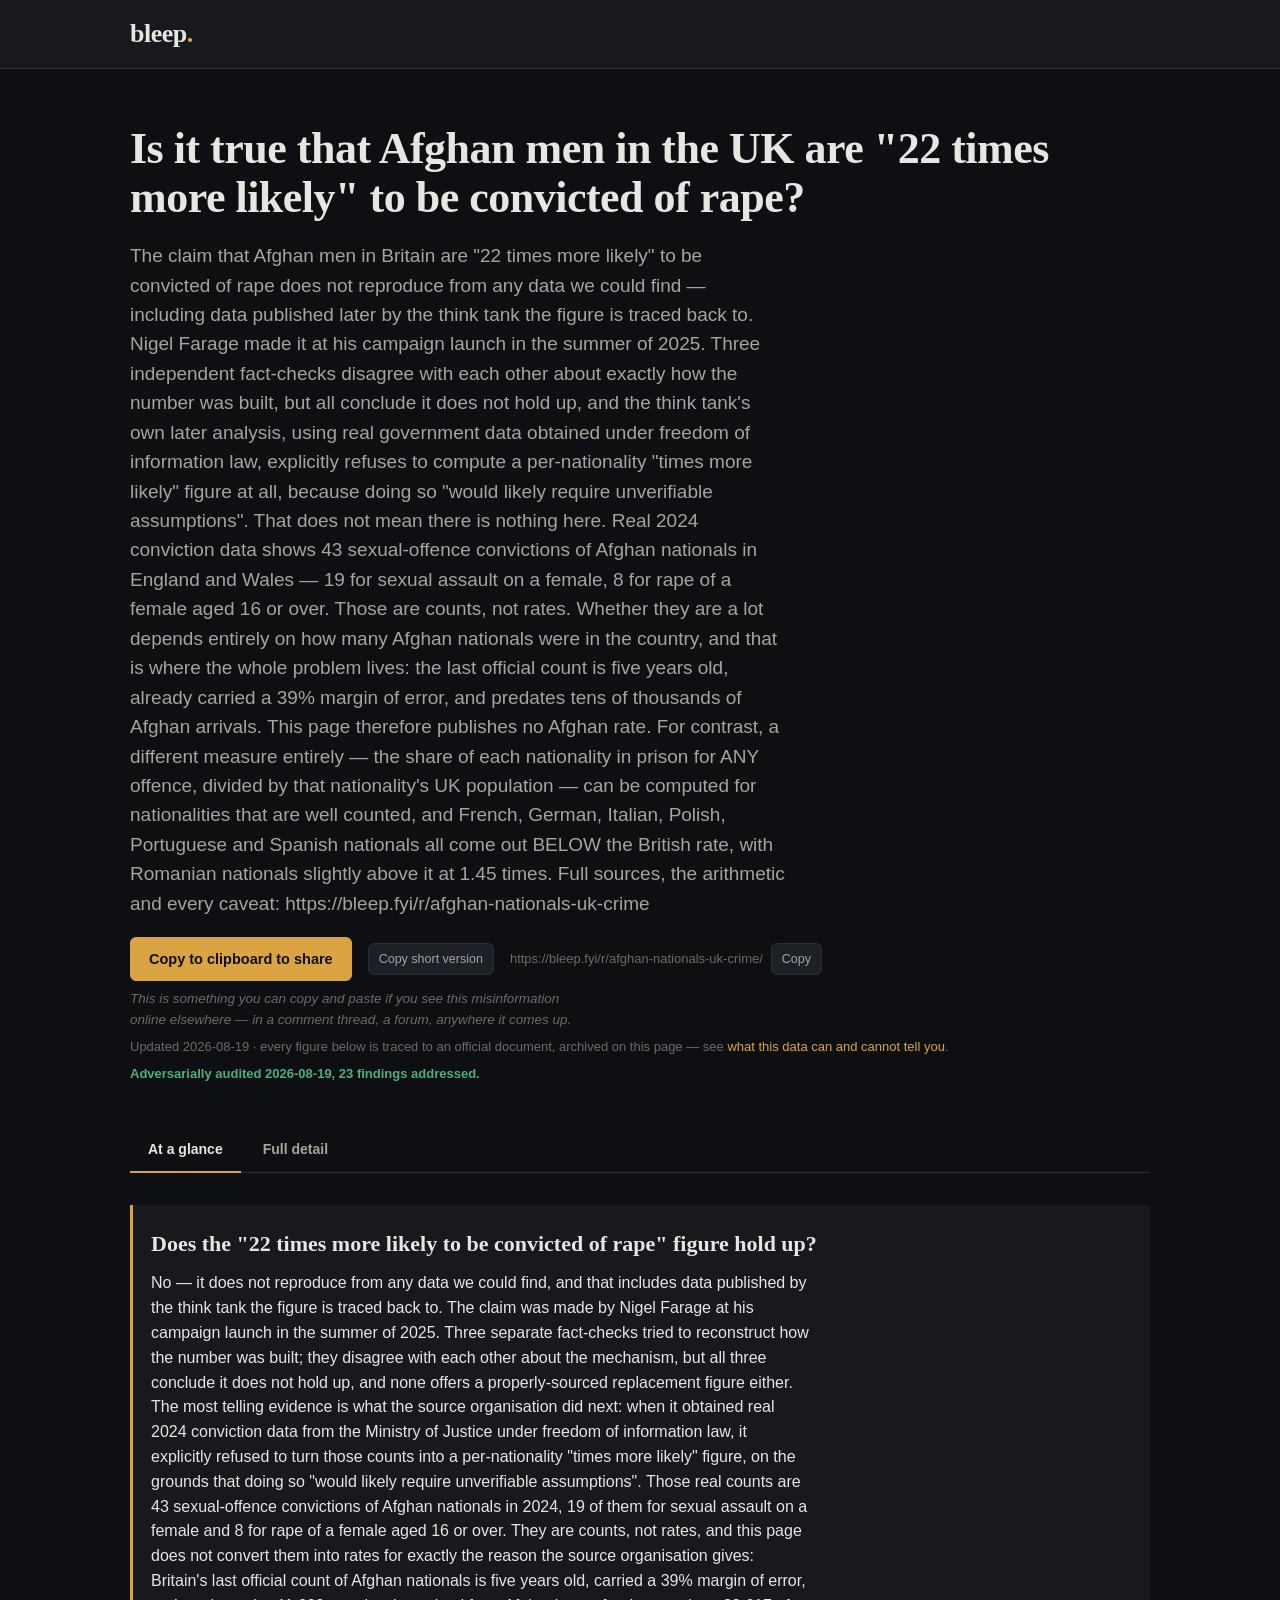
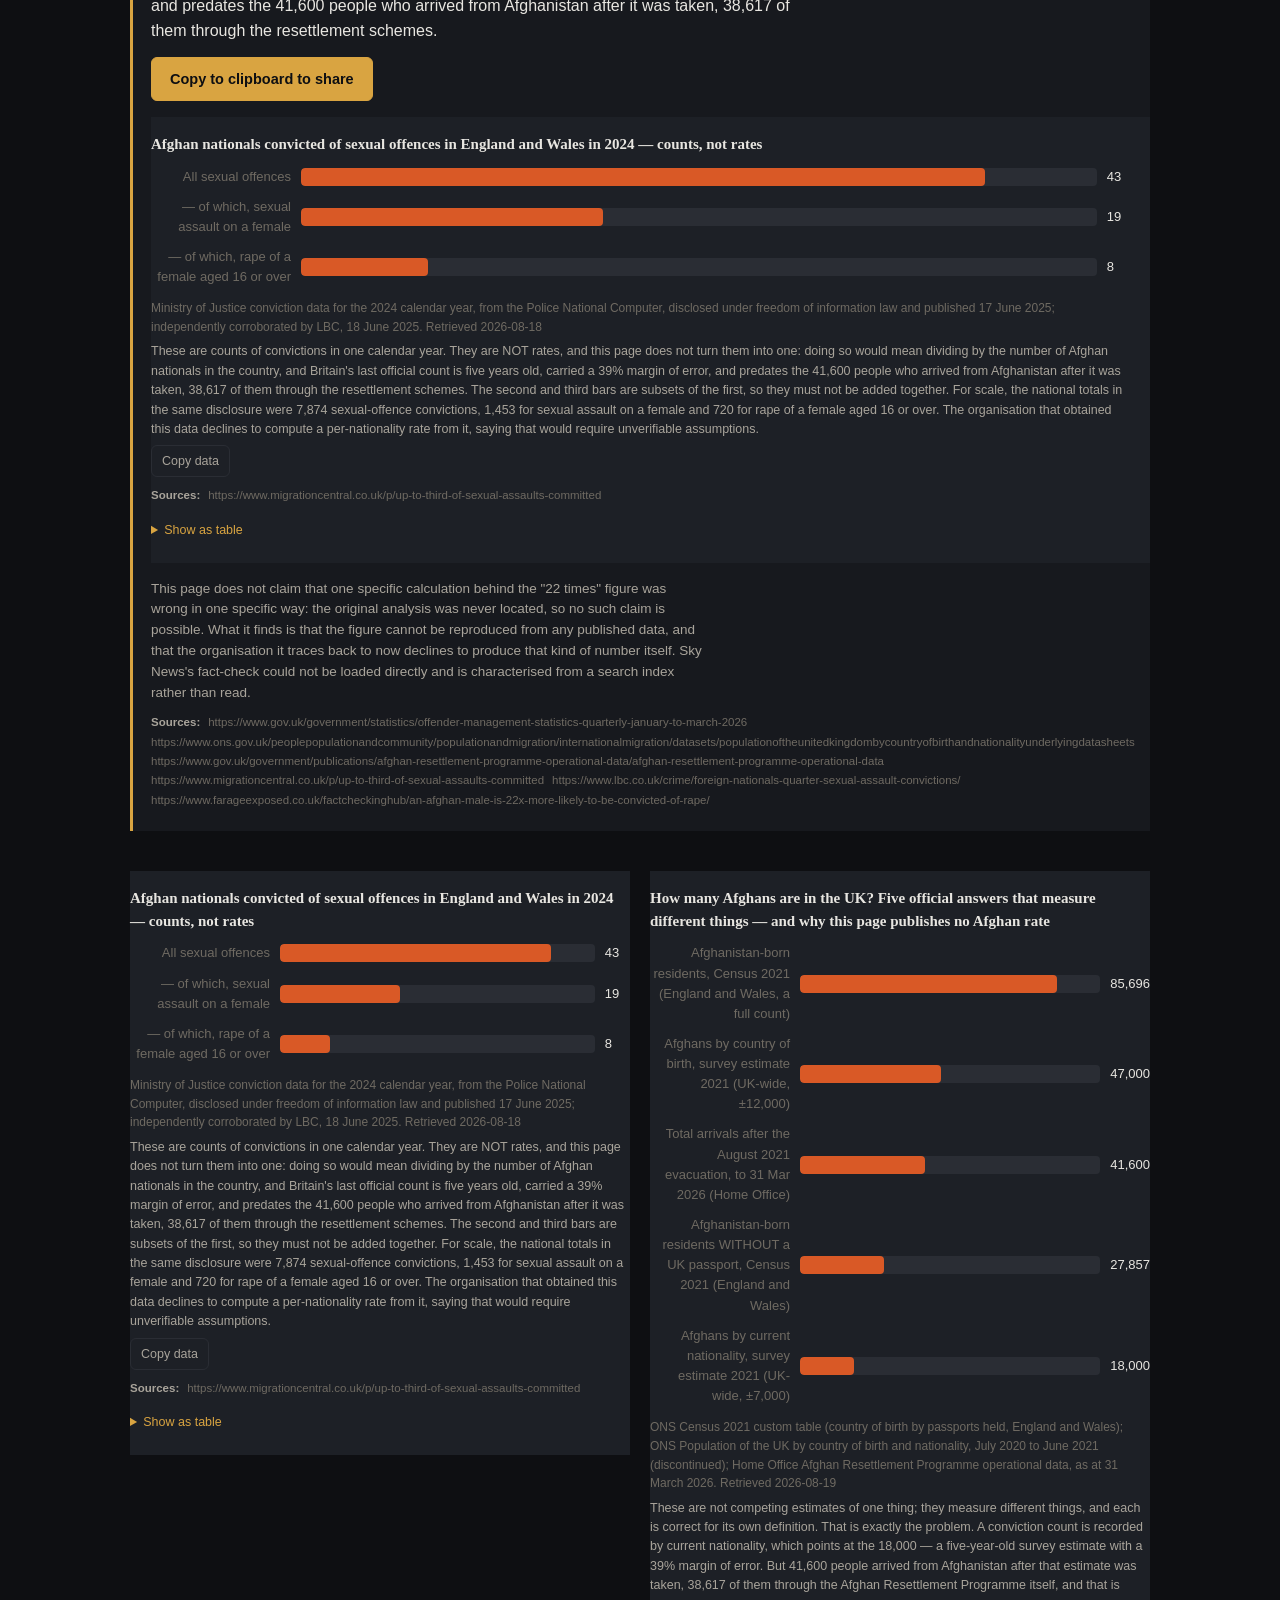
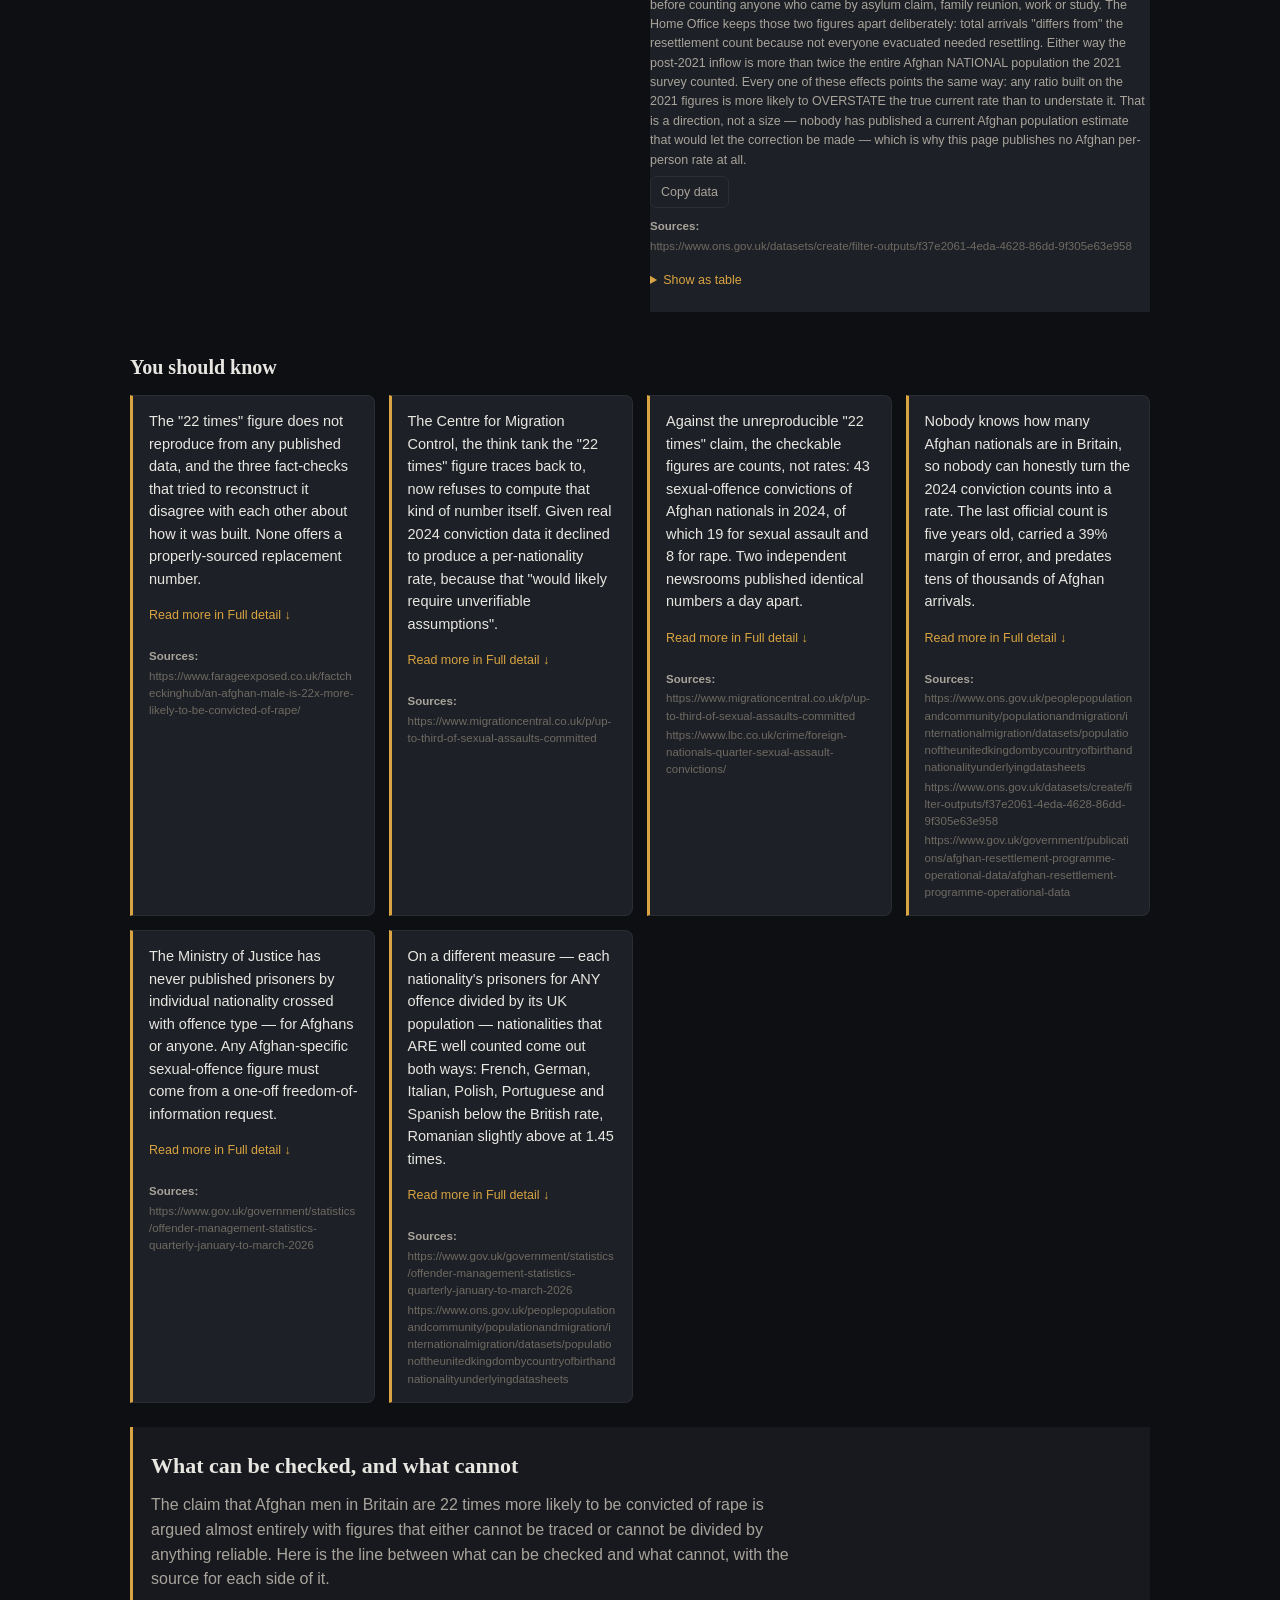
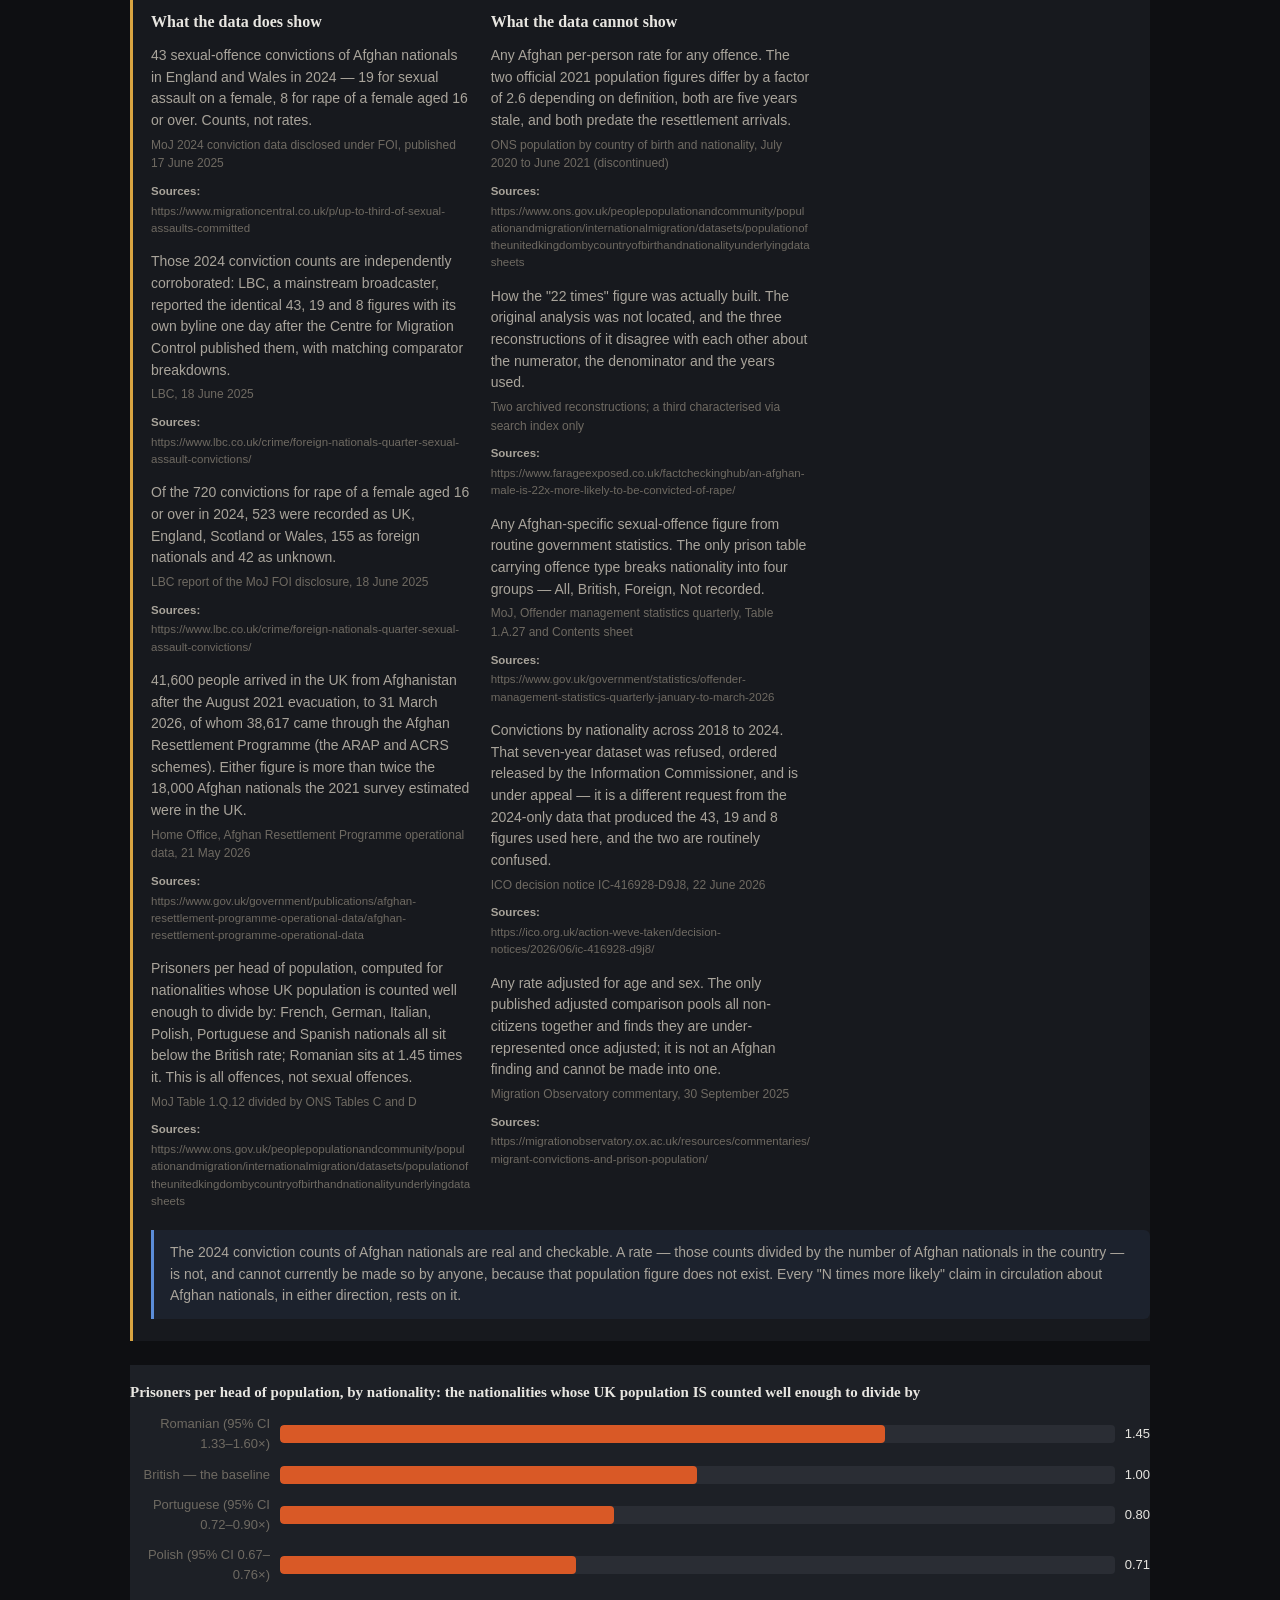
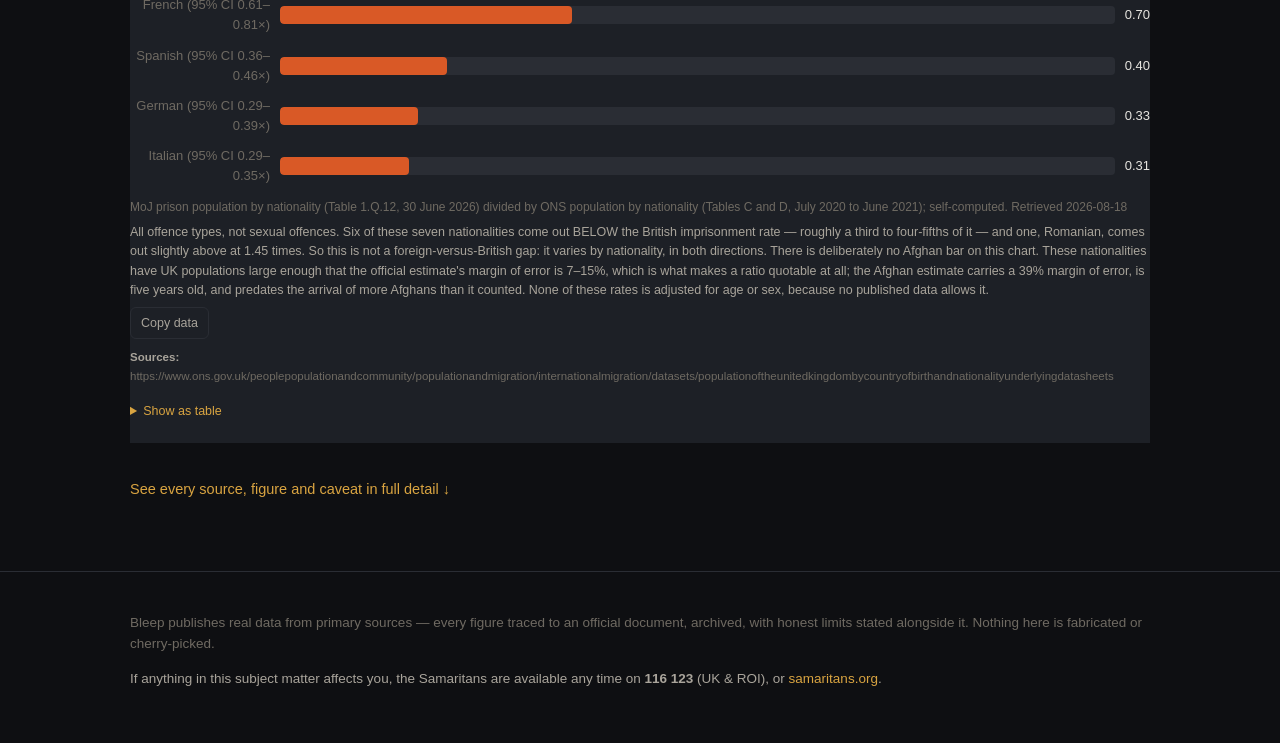
==== r/afghan-nationals-uk-crime/index.html @ 100acf81 "publish: rebuild from bleep manifest" ====
<!doctype html>
<html lang="en-GB">
<head>
  <meta charset="utf-8">
  <meta name="viewport" content="width=device-width, initial-scale=1">
  <title>Bleep — Is it true that Afghan men in the UK are &#34;22 times more likely&#34; to be convicted of rape?</title>
  <meta name="description" content="The &#34;Afghan men are 22 times more likely to be convicted of rape&#34; claim does not reproduce from any published data, and the think tank the figure traces back to now refuses to compute that kind of number itself, saying it would require unverifiable assumptions. Real 2024 government data, obtained under freedom of information law and independently corroborated by a mainstream broadcaster, records 43 sexual-offence convictions of Afghan nationals — 19 for sexual assault, 8 for rape. Those are counts, not rates: Britain&#39;s last official count of Afghan nationals is five years old, carried a 39% margin of error, and predates tens of thousands of Afghan arrivals, so no honest per-person rate can be calculated at all. On a different measure — share of a nationality in prison for ANY offence against that nationality&#39;s UK population — French, German, Italian, Polish, Portuguese and Spanish nationals all come out below the British rate. Full sourced breakdown: https://bleep.fyi/r/afghan-nationals-uk-crime">
  <link rel="stylesheet" href="/static/bleep.css">
  <link rel="icon" href="data:image/svg+xml,<svg xmlns='http://www.w3.org/2000/svg' viewBox='0 0 100 100'><text y='.9em' font-size='90'>◼</text></svg>">
</head>
<body>
  <header class="masthead">
    <div class="wrap masthead-inner">
      <a class="brand" href="/">bleep<span class="brand-dot">.</span></a>
    </div>
  </header>
  <main class="wrap">
    




<section class="hero briefing-hero">
  <h1>Is it true that Afghan men in the UK are &#34;22 times more likely&#34; to be convicted of rape?</h1>
  <p class="lede">The claim that Afghan men in Britain are &#34;22 times more likely&#34; to be convicted of rape does not reproduce from any data we could find — including data published later by the think tank the figure is traced back to. Nigel Farage made it at his campaign launch in the summer of 2025. Three independent fact-checks disagree with each other about exactly how the number was built, but all conclude it does not hold up, and the think tank&#39;s own later analysis, using real government data obtained under freedom of information law, explicitly refuses to compute a per-nationality &#34;times more likely&#34; figure at all, because doing so &#34;would likely require unverifiable assumptions&#34;. That does not mean there is nothing here. Real 2024 conviction data shows 43 sexual-offence convictions of Afghan nationals in England and Wales — 19 for sexual assault on a female, 8 for rape of a female aged 16 or over. Those are counts, not rates. Whether they are a lot depends entirely on how many Afghan nationals were in the country, and that is where the whole problem lives: the last official count is five years old, already carried a 39% margin of error, and predates tens of thousands of Afghan arrivals. This page therefore publishes no Afghan rate. For contrast, a different measure entirely — the share of each nationality in prison for ANY offence, divided by that nationality&#39;s UK population — can be computed for nationalities that are well counted, and French, German, Italian, Polish, Portuguese and Spanish nationals all come out BELOW the British rate, with Romanian nationals slightly above it at 1.45 times. Full sources, the arithmetic and every caveat: https://bleep.fyi/r/afghan-nationals-uk-crime</p>
  <div class="share-block">
    <div class="share-actions">
      <button type="button" class="copy-btn copy-btn-prominent" data-copy="The claim that Afghan men in Britain are &#34;22 times more likely&#34; to be convicted of rape does not reproduce from any data we could find — including data published later by the think tank the figure is traced back to. Nigel Farage made it at his campaign launch in the summer of 2025. Three independent fact-checks disagree with each other about exactly how the number was built, but all conclude it does not hold up, and the think tank&#39;s own later analysis, using real government data obtained under freedom of information law, explicitly refuses to compute a per-nationality &#34;times more likely&#34; figure at all, because doing so &#34;would likely require unverifiable assumptions&#34;. That does not mean there is nothing here. Real 2024 conviction data shows 43 sexual-offence convictions of Afghan nationals in England and Wales — 19 for sexual assault on a female, 8 for rape of a female aged 16 or over. Those are counts, not rates. Whether they are a lot depends entirely on how many Afghan nationals were in the country, and that is where the whole problem lives: the last official count is five years old, already carried a 39% margin of error, and predates tens of thousands of Afghan arrivals. This page therefore publishes no Afghan rate. For contrast, a different measure entirely — the share of each nationality in prison for ANY offence, divided by that nationality&#39;s UK population — can be computed for nationalities that are well counted, and French, German, Italian, Polish, Portuguese and Spanish nationals all come out BELOW the British rate, with Romanian nationals slightly above it at 1.45 times. Full sources, the arithmetic and every caveat: https://bleep.fyi/r/afghan-nationals-uk-crime">Copy to clipboard to share</button>
      <button type="button" class="copy-btn" data-copy="The &#34;Afghan men are 22 times more likely to be convicted of rape&#34; claim does not reproduce from any published data, and the think tank the figure traces back to now refuses to compute that kind of number itself, saying it would require unverifiable assumptions. Real 2024 government data, obtained under freedom of information law and independently corroborated by a mainstream broadcaster, records 43 sexual-offence convictions of Afghan nationals — 19 for sexual assault, 8 for rape. Those are counts, not rates: Britain&#39;s last official count of Afghan nationals is five years old, carried a 39% margin of error, and predates tens of thousands of Afghan arrivals, so no honest per-person rate can be calculated at all. On a different measure — share of a nationality in prison for ANY offence against that nationality&#39;s UK population — French, German, Italian, Polish, Portuguese and Spanish nationals all come out below the British rate. Full sourced breakdown: https://bleep.fyi/r/afghan-nationals-uk-crime">Copy short version</button>
      <span class="page-link">https://bleep.fyi/r/afghan-nationals-uk-crime/ <button type="button" class="copy-btn" data-copy="https://bleep.fyi/r/afghan-nationals-uk-crime/">Copy</button></span>
    </div>
    <p class="share-caption">This is something you can copy and paste if you see this misinformation online elsewhere — in a comment thread, a forum, anywhere it comes up.</p>
  </div>
  <p class="briefing-updated">Updated 2026-08-19 · every figure below is traced to an official document, archived on this page — see
  <a href="#limits">what this data can and cannot tell you</a>.</p>
  
  
  <p class="audit-provenance">Adversarially audited 2026-08-19, 23 findings addressed.</p>
  
</section>

<nav class="glance-tabs" aria-label="Briefing view" id="glance-tabs-nav">
  <a href="#glance" id="tab-glance" aria-selected="true">At a glance</a>
  <a href="#detail" id="tab-detail" aria-selected="false">Full detail</a>
</nav>



<section id="glance" class="tab-panel" aria-labelledby="tab-glance">
  
  

  

  <section class="featured-question" id="afghan-22x-claim" aria-labelledby="afghan-22x-claim-heading">
  <h2 id="afghan-22x-claim-heading">Does the &quot;22 times more likely to be convicted of rape&quot; figure hold up?</h2>
  <p class="featured-answer">No — it does not reproduce from any data we could find, and that includes data published by the think tank the figure is traced back to. The claim was made by Nigel Farage at his campaign launch in the summer of 2025. Three separate fact-checks tried to reconstruct how the number was built; they disagree with each other about the mechanism, but all three conclude it does not hold up, and none offers a properly-sourced replacement figure either. The most telling evidence is what the source organisation did next: when it obtained real 2024 conviction data from the Ministry of Justice under freedom of information law, it explicitly refused to turn those counts into a per-nationality &quot;times more likely&quot; figure, on the grounds that doing so &quot;would likely require unverifiable assumptions&quot;. Those real counts are 43 sexual-offence convictions of Afghan nationals in 2024, 19 of them for sexual assault on a female and 8 for rape of a female aged 16 or over. They are counts, not rates, and this page does not convert them into rates for exactly the reason the source organisation gives: Britain&#39;s last official count of Afghan nationals is five years old, carried a 39% margin of error, and predates the 41,600 people who arrived from Afghanistan after it was taken, 38,617 of them through the resettlement schemes.</p>
  <button type="button" class="copy-btn copy-btn-prominent" data-copy="The &quot;an Afghan male is 22 times more likely to be convicted of rape&quot; claim does not reproduce from any published data. Three separate fact-checks disagree about how the number was built, but all three conclude it does not hold up — and the think tank the figure is traced to now explicitly refuses to compute that kind of per-nationality figure itself, saying it would require unverifiable assumptions. The real 2024 government data, obtained under freedom of information law and independently corroborated by LBC, records 43 sexual-offence convictions of Afghan nationals: 19 for sexual assault, 8 for rape. Those are counts, not rates. Britain&#39;s last official count of Afghan nationals is five years old, carried a 39% margin of error, and predates the 41,600 people who arrived from Afghanistan after it was taken, 38,617 of them through the resettlement schemes — so no honest per-person rate can be calculated by anyone. Sources and archived copies of every document: https://bleep.fyi/r/afghan-nationals-uk-crime">Copy to clipboard to share</button>
  <figure class="chart" id="chart-afghan-2024-sexual-offence-convictions">
  <figcaption class="chart-title">Afghan nationals convicted of sexual offences in England and Wales in 2024 — counts, not rates</figcaption>
  <div class="chart-svg-wrap"><div class="ranked-rows" role="img" aria-label="Afghan nationals convicted of sexual offences in England and Wales in 2024 — counts, not rates"><div class="ranked-row"><span class="ranked-label">All sexual offences</span><div class="ranked-track"><div class="ranked-fill" style="width:86.00%;background:#d95926"></div></div><span class="ranked-value">43</span></div><div class="ranked-row"><span class="ranked-label">— of which, sexual assault on a female</span><div class="ranked-track"><div class="ranked-fill" style="width:38.00%;background:#d95926"></div></div><span class="ranked-value">19</span></div><div class="ranked-row"><span class="ranked-label">— of which, rape of a female aged 16 or over</span><div class="ranked-track"><div class="ranked-fill" style="width:16.00%;background:#d95926"></div></div><span class="ranked-value">8</span></div></div></div>
  <div class="chart-foot">
    <p class="chart-source">Ministry of Justice conviction data for the 2024 calendar year, from the Police National Computer, disclosed under freedom of information law and published 17 June 2025; independently corroborated by LBC, 18 June 2025. Retrieved 2026-08-18</p>
    <p class="chart-note">These are counts of convictions in one calendar year. They are NOT rates, and this page does not turn them into one: doing so would mean dividing by the number of Afghan nationals in the country, and Britain&#39;s last official count is five years old, carried a 39% margin of error, and predates the 41,600 people who arrived from Afghanistan after it was taken, 38,617 of them through the resettlement schemes. The second and third bars are subsets of the first, so they must not be added together. For scale, the national totals in the same disclosure were 7,874 sexual-offence convictions, 1,453 for sexual assault on a female and 720 for rape of a female aged 16 or over. The organisation that obtained this data declines to compute a per-nationality rate from it, saying that would require unverifiable assumptions.</p>
    <button type="button" class="copy-btn" data-copy="Afghan nationals convicted of sexual offences in England and Wales in 2024 — counts, not rates
All sexual offences: 43 convictions in 2024
— of which, sexual assault on a female: 19 convictions in 2024
— of which, rape of a female aged 16 or over: 8 convictions in 2024

Source: Ministry of Justice conviction data for the 2024 calendar year, from the Police National Computer, disclosed under freedom of information law and published 17 June 2025; independently corroborated by LBC, 18 June 2025. Retrieved 2026-08-18">Copy data</button>
  </div>
  <div class="card-source-links"><span class="card-source-label">Sources:</span><a href="https://www.migrationcentral.co.uk/p/up-to-third-of-sexual-assaults-committed" rel="noopener">https://www.migrationcentral.co.uk/p/up-to-third-of-sexual-assaults-committed</a></div>
  <details class="chart-table"><summary>Show as table</summary><table><thead><tr><th>Offence</th><th>convictions in 2024</th></tr></thead><tbody><tr><td>All sexual offences</td><td>43 convictions in 2024</td></tr><tr><td>— of which, sexual assault on a female</td><td>19 convictions in 2024</td></tr><tr><td>— of which, rape of a female aged 16 or over</td><td>8 convictions in 2024</td></tr></tbody></table></details>
</figure>
  <p class="featured-limits">This page does not claim that one specific calculation behind the &quot;22 times&quot; figure was wrong in one specific way: the original analysis was never located, so no such claim is possible. What it finds is that the figure cannot be reproduced from any published data, and that the organisation it traces back to now declines to produce that kind of number itself. Sky News&#39;s fact-check could not be loaded directly and is characterised from a search index rather than read.</p>
  <div class="card-source-links"><span class="card-source-label">Sources:</span><a href="https://www.gov.uk/government/statistics/offender-management-statistics-quarterly-january-to-march-2026" rel="noopener">https://www.gov.uk/government/statistics/offender-management-statistics-quarterly-january-to-march-2026</a><a href="https://www.ons.gov.uk/peoplepopulationandcommunity/populationandmigration/internationalmigration/datasets/populationoftheunitedkingdombycountryofbirthandnationalityunderlyingdatasheets" rel="noopener">https://www.ons.gov.uk/peoplepopulationandcommunity/populationandmigration/internationalmigration/datasets/populationoftheunitedkingdombycountryofbirthandnationalityunderlyingdatasheets</a><a href="https://www.gov.uk/government/publications/afghan-resettlement-programme-operational-data/afghan-resettlement-programme-operational-data" rel="noopener">https://www.gov.uk/government/publications/afghan-resettlement-programme-operational-data/afghan-resettlement-programme-operational-data</a><a href="https://www.migrationcentral.co.uk/p/up-to-third-of-sexual-assaults-committed" rel="noopener">https://www.migrationcentral.co.uk/p/up-to-third-of-sexual-assaults-committed</a><a href="https://www.lbc.co.uk/crime/foreign-nationals-quarter-sexual-assault-convictions/" rel="noopener">https://www.lbc.co.uk/crime/foreign-nationals-quarter-sexual-assault-convictions/</a><a href="https://www.farageexposed.co.uk/factcheckinghub/an-afghan-male-is-22x-more-likely-to-be-convicted-of-rape/" rel="noopener">https://www.farageexposed.co.uk/factcheckinghub/an-afghan-male-is-22x-more-likely-to-be-convicted-of-rape/</a></div>
</section>

  <div class="glance-grid">
    
    <figure class="chart" id="chart-afghan-2024-sexual-offence-convictions">
  <figcaption class="chart-title">Afghan nationals convicted of sexual offences in England and Wales in 2024 — counts, not rates</figcaption>
  <div class="chart-svg-wrap"><div class="ranked-rows" role="img" aria-label="Afghan nationals convicted of sexual offences in England and Wales in 2024 — counts, not rates"><div class="ranked-row"><span class="ranked-label">All sexual offences</span><div class="ranked-track"><div class="ranked-fill" style="width:86.00%;background:#d95926"></div></div><span class="ranked-value">43</span></div><div class="ranked-row"><span class="ranked-label">— of which, sexual assault on a female</span><div class="ranked-track"><div class="ranked-fill" style="width:38.00%;background:#d95926"></div></div><span class="ranked-value">19</span></div><div class="ranked-row"><span class="ranked-label">— of which, rape of a female aged 16 or over</span><div class="ranked-track"><div class="ranked-fill" style="width:16.00%;background:#d95926"></div></div><span class="ranked-value">8</span></div></div></div>
  <div class="chart-foot">
    <p class="chart-source">Ministry of Justice conviction data for the 2024 calendar year, from the Police National Computer, disclosed under freedom of information law and published 17 June 2025; independently corroborated by LBC, 18 June 2025. Retrieved 2026-08-18</p>
    <p class="chart-note">These are counts of convictions in one calendar year. They are NOT rates, and this page does not turn them into one: doing so would mean dividing by the number of Afghan nationals in the country, and Britain&#39;s last official count is five years old, carried a 39% margin of error, and predates the 41,600 people who arrived from Afghanistan after it was taken, 38,617 of them through the resettlement schemes. The second and third bars are subsets of the first, so they must not be added together. For scale, the national totals in the same disclosure were 7,874 sexual-offence convictions, 1,453 for sexual assault on a female and 720 for rape of a female aged 16 or over. The organisation that obtained this data declines to compute a per-nationality rate from it, saying that would require unverifiable assumptions.</p>
    <button type="button" class="copy-btn" data-copy="Afghan nationals convicted of sexual offences in England and Wales in 2024 — counts, not rates
All sexual offences: 43 convictions in 2024
— of which, sexual assault on a female: 19 convictions in 2024
— of which, rape of a female aged 16 or over: 8 convictions in 2024

Source: Ministry of Justice conviction data for the 2024 calendar year, from the Police National Computer, disclosed under freedom of information law and published 17 June 2025; independently corroborated by LBC, 18 June 2025. Retrieved 2026-08-18">Copy data</button>
  </div>
  <div class="card-source-links"><span class="card-source-label">Sources:</span><a href="https://www.migrationcentral.co.uk/p/up-to-third-of-sexual-assaults-committed" rel="noopener">https://www.migrationcentral.co.uk/p/up-to-third-of-sexual-assaults-committed</a></div>
  <details class="chart-table"><summary>Show as table</summary><table><thead><tr><th>Offence</th><th>convictions in 2024</th></tr></thead><tbody><tr><td>All sexual offences</td><td>43 convictions in 2024</td></tr><tr><td>— of which, sexual assault on a female</td><td>19 convictions in 2024</td></tr><tr><td>— of which, rape of a female aged 16 or over</td><td>8 convictions in 2024</td></tr></tbody></table></details>
</figure>
    
    <figure class="chart" id="chart-afghan-population-denominator-fork">
  <figcaption class="chart-title">How many Afghans are in the UK? Five official answers that measure different things — and why this page publishes no Afghan rate</figcaption>
  <div class="chart-svg-wrap"><div class="ranked-rows" role="img" aria-label="How many Afghans are in the UK? Five official answers that measure different things — and why this page publishes no Afghan rate"><div class="ranked-row"><span class="ranked-label">Afghanistan-born residents, Census 2021 (England and Wales, a full count)</span><div class="ranked-track"><div class="ranked-fill" style="width:85.70%;background:#d95926"></div></div><span class="ranked-value">85,696</span></div><div class="ranked-row"><span class="ranked-label">Afghans by country of birth, survey estimate 2021 (UK-wide, ±12,000)</span><div class="ranked-track"><div class="ranked-fill" style="width:47.00%;background:#d95926"></div></div><span class="ranked-value">47,000</span></div><div class="ranked-row"><span class="ranked-label">Total arrivals after the August 2021 evacuation, to 31 Mar 2026 (Home Office)</span><div class="ranked-track"><div class="ranked-fill" style="width:41.60%;background:#d95926"></div></div><span class="ranked-value">41,600</span></div><div class="ranked-row"><span class="ranked-label">Afghanistan-born residents WITHOUT a UK passport, Census 2021 (England and Wales)</span><div class="ranked-track"><div class="ranked-fill" style="width:27.86%;background:#d95926"></div></div><span class="ranked-value">27,857</span></div><div class="ranked-row"><span class="ranked-label">Afghans by current nationality, survey estimate 2021 (UK-wide, ±7,000)</span><div class="ranked-track"><div class="ranked-fill" style="width:18.00%;background:#d95926"></div></div><span class="ranked-value">18,000</span></div></div></div>
  <div class="chart-foot">
    <p class="chart-source">ONS Census 2021 custom table (country of birth by passports held, England and Wales); ONS Population of the UK by country of birth and nationality, July 2020 to June 2021 (discontinued); Home Office Afghan Resettlement Programme operational data, as at 31 March 2026. Retrieved 2026-08-19</p>
    <p class="chart-note">These are not competing estimates of one thing; they measure different things, and each is correct for its own definition. That is exactly the problem. A conviction count is recorded by current nationality, which points at the 18,000 — a five-year-old survey estimate with a 39% margin of error. But 41,600 people arrived from Afghanistan after that estimate was taken, 38,617 of them through the Afghan Resettlement Programme itself, and that is before counting anyone who came by asylum claim, family reunion, work or study. The Home Office keeps those two figures apart deliberately: total arrivals &quot;differs from&quot; the resettlement count because not everyone evacuated needed resettling. Either way the post-2021 inflow is more than twice the entire Afghan NATIONAL population the 2021 survey counted. Every one of these effects points the same way: any ratio built on the 2021 figures is more likely to OVERSTATE the true current rate than to understate it. That is a direction, not a size — nobody has published a current Afghan population estimate that would let the correction be made — which is why this page publishes no Afghan per-person rate at all.</p>
    <button type="button" class="copy-btn" data-copy="How many Afghans are in the UK? Five official answers that measure different things — and why this page publishes no Afghan rate
Afghanistan-born residents, Census 2021 (England and Wales, a full count): 85,696 people
Afghans by country of birth, survey estimate 2021 (UK-wide, ±12,000): 47,000 people
Total arrivals after the August 2021 evacuation, to 31 Mar 2026 (Home Office): 41,600 people
Afghanistan-born residents WITHOUT a UK passport, Census 2021 (England and Wales): 27,857 people
Afghans by current nationality, survey estimate 2021 (UK-wide, ±7,000): 18,000 people

Source: ONS Census 2021 custom table (country of birth by passports held, England and Wales); ONS Population of the UK by country of birth and nationality, July 2020 to June 2021 (discontinued); Home Office Afghan Resettlement Programme operational data, as at 31 March 2026. Retrieved 2026-08-19">Copy data</button>
  </div>
  <div class="card-source-links"><span class="card-source-label">Sources:</span><a href="https://www.ons.gov.uk/datasets/create/filter-outputs/f37e2061-4eda-4628-86dd-9f305e63e958" rel="noopener">https://www.ons.gov.uk/datasets/create/filter-outputs/f37e2061-4eda-4628-86dd-9f305e63e958</a></div>
  <details class="chart-table"><summary>Show as table</summary><table><thead><tr><th>Official figure</th><th>people</th></tr></thead><tbody><tr><td>Afghanistan-born residents, Census 2021 (England and Wales, a full count)</td><td>85,696 people</td></tr><tr><td>Afghans by country of birth, survey estimate 2021 (UK-wide, ±12,000)</td><td>47,000 people</td></tr><tr><td>Total arrivals after the August 2021 evacuation, to 31 Mar 2026 (Home Office)</td><td>41,600 people</td></tr><tr><td>Afghanistan-born residents WITHOUT a UK passport, Census 2021 (England and Wales)</td><td>27,857 people</td></tr><tr><td>Afghans by current nationality, survey estimate 2021 (UK-wide, ±7,000)</td><td>18,000 people</td></tr></tbody></table></details>
</figure>
    
  </div>

  <section class="ysk-panel" aria-labelledby="ysk-heading">
  <h2 id="ysk-heading">You should know</h2>
  <div class="ysk-grid"><div class="ysk-card"><p class="ysk-text">The &quot;22 times&quot; figure does not reproduce from any published data, and the three fact-checks that tried to reconstruct it disagree with each other about how it was built. None offers a properly-sourced replacement number.</p><a class="ysk-jump" href="#s9">Read more in Full detail ↓</a><div class="card-source-links"><span class="card-source-label">Sources:</span><a href="https://www.farageexposed.co.uk/factcheckinghub/an-afghan-male-is-22x-more-likely-to-be-convicted-of-rape/" rel="noopener">https://www.farageexposed.co.uk/factcheckinghub/an-afghan-male-is-22x-more-likely-to-be-convicted-of-rape/</a></div></div><div class="ysk-card"><p class="ysk-text">The Centre for Migration Control, the think tank the &quot;22 times&quot; figure traces back to, now refuses to compute that kind of number itself. Given real 2024 conviction data it declined to produce a per-nationality rate, because that &quot;would likely require unverifiable assumptions&quot;.</p><a class="ysk-jump" href="#s5">Read more in Full detail ↓</a><div class="card-source-links"><span class="card-source-label">Sources:</span><a href="https://www.migrationcentral.co.uk/p/up-to-third-of-sexual-assaults-committed" rel="noopener">https://www.migrationcentral.co.uk/p/up-to-third-of-sexual-assaults-committed</a></div></div><div class="ysk-card"><p class="ysk-text">Against the unreproducible &quot;22 times&quot; claim, the checkable figures are counts, not rates: 43 sexual-offence convictions of Afghan nationals in 2024, of which 19 for sexual assault and 8 for rape. Two independent newsrooms published identical numbers a day apart.</p><a class="ysk-jump" href="#s5">Read more in Full detail ↓</a><div class="card-source-links"><span class="card-source-label">Sources:</span><a href="https://www.migrationcentral.co.uk/p/up-to-third-of-sexual-assaults-committed" rel="noopener">https://www.migrationcentral.co.uk/p/up-to-third-of-sexual-assaults-committed</a><a href="https://www.lbc.co.uk/crime/foreign-nationals-quarter-sexual-assault-convictions/" rel="noopener">https://www.lbc.co.uk/crime/foreign-nationals-quarter-sexual-assault-convictions/</a></div></div><div class="ysk-card"><p class="ysk-text">Nobody knows how many Afghan nationals are in Britain, so nobody can honestly turn the 2024 conviction counts into a rate. The last official count is five years old, carried a 39% margin of error, and predates tens of thousands of Afghan arrivals.</p><a class="ysk-jump" href="#s4">Read more in Full detail ↓</a><div class="card-source-links"><span class="card-source-label">Sources:</span><a href="https://www.ons.gov.uk/peoplepopulationandcommunity/populationandmigration/internationalmigration/datasets/populationoftheunitedkingdombycountryofbirthandnationalityunderlyingdatasheets" rel="noopener">https://www.ons.gov.uk/peoplepopulationandcommunity/populationandmigration/internationalmigration/datasets/populationoftheunitedkingdombycountryofbirthandnationalityunderlyingdatasheets</a><a href="https://www.ons.gov.uk/datasets/create/filter-outputs/f37e2061-4eda-4628-86dd-9f305e63e958" rel="noopener">https://www.ons.gov.uk/datasets/create/filter-outputs/f37e2061-4eda-4628-86dd-9f305e63e958</a><a href="https://www.gov.uk/government/publications/afghan-resettlement-programme-operational-data/afghan-resettlement-programme-operational-data" rel="noopener">https://www.gov.uk/government/publications/afghan-resettlement-programme-operational-data/afghan-resettlement-programme-operational-data</a></div></div><div class="ysk-card"><p class="ysk-text">The Ministry of Justice has never published prisoners by individual nationality crossed with offence type — for Afghans or anyone. Any Afghan-specific sexual-offence figure must come from a one-off freedom-of-information request.</p><a class="ysk-jump" href="#s1">Read more in Full detail ↓</a><div class="card-source-links"><span class="card-source-label">Sources:</span><a href="https://www.gov.uk/government/statistics/offender-management-statistics-quarterly-january-to-march-2026" rel="noopener">https://www.gov.uk/government/statistics/offender-management-statistics-quarterly-january-to-march-2026</a></div></div><div class="ysk-card"><p class="ysk-text">On a different measure — each nationality&#39;s prisoners for ANY offence divided by its UK population — nationalities that ARE well counted come out both ways: French, German, Italian, Polish, Portuguese and Spanish below the British rate, Romanian slightly above at 1.45 times.</p><a class="ysk-jump" href="#s2">Read more in Full detail ↓</a><div class="card-source-links"><span class="card-source-label">Sources:</span><a href="https://www.gov.uk/government/statistics/offender-management-statistics-quarterly-january-to-march-2026" rel="noopener">https://www.gov.uk/government/statistics/offender-management-statistics-quarterly-january-to-march-2026</a><a href="https://www.ons.gov.uk/peoplepopulationandcommunity/populationandmigration/internationalmigration/datasets/populationoftheunitedkingdombycountryofbirthandnationalityunderlyingdatasheets" rel="noopener">https://www.ons.gov.uk/peoplepopulationandcommunity/populationandmigration/internationalmigration/datasets/populationoftheunitedkingdombycountryofbirthandnationalityunderlyingdatasheets</a></div></div></div>
</section>

  <section class="evidence-panel" aria-labelledby="evidence-heading">
  <h2 id="evidence-heading">What can be checked, and what cannot</h2>
  <p class="evidence-intro">The claim that Afghan men in Britain are 22 times more likely to be convicted of rape is argued almost entirely with figures that either cannot be traced or cannot be divided by anything reliable. Here is the line between what can be checked and what cannot, with the source for each side of it.</p>
  <div class="evidence-columns"><div class="evidence-col"><h3>What the data does show</h3><ul><li><p>43 sexual-offence convictions of Afghan nationals in England and Wales in 2024 — 19 for sexual assault on a female, 8 for rape of a female aged 16 or over. Counts, not rates.</p><p class="evidence-source">MoJ 2024 conviction data disclosed under FOI, published 17 June 2025</p><div class="card-source-links"><span class="card-source-label">Sources:</span><a href="https://www.migrationcentral.co.uk/p/up-to-third-of-sexual-assaults-committed" rel="noopener">https://www.migrationcentral.co.uk/p/up-to-third-of-sexual-assaults-committed</a></div></li><li><p>Those 2024 conviction counts are independently corroborated: LBC, a mainstream broadcaster, reported the identical 43, 19 and 8 figures with its own byline one day after the Centre for Migration Control published them, with matching comparator breakdowns.</p><p class="evidence-source">LBC, 18 June 2025</p><div class="card-source-links"><span class="card-source-label">Sources:</span><a href="https://www.lbc.co.uk/crime/foreign-nationals-quarter-sexual-assault-convictions/" rel="noopener">https://www.lbc.co.uk/crime/foreign-nationals-quarter-sexual-assault-convictions/</a></div></li><li><p>Of the 720 convictions for rape of a female aged 16 or over in 2024, 523 were recorded as UK, England, Scotland or Wales, 155 as foreign nationals and 42 as unknown.</p><p class="evidence-source">LBC report of the MoJ FOI disclosure, 18 June 2025</p><div class="card-source-links"><span class="card-source-label">Sources:</span><a href="https://www.lbc.co.uk/crime/foreign-nationals-quarter-sexual-assault-convictions/" rel="noopener">https://www.lbc.co.uk/crime/foreign-nationals-quarter-sexual-assault-convictions/</a></div></li><li><p>41,600 people arrived in the UK from Afghanistan after the August 2021 evacuation, to 31 March 2026, of whom 38,617 came through the Afghan Resettlement Programme (the ARAP and ACRS schemes). Either figure is more than twice the 18,000 Afghan nationals the 2021 survey estimated were in the UK.</p><p class="evidence-source">Home Office, Afghan Resettlement Programme operational data, 21 May 2026</p><div class="card-source-links"><span class="card-source-label">Sources:</span><a href="https://www.gov.uk/government/publications/afghan-resettlement-programme-operational-data/afghan-resettlement-programme-operational-data" rel="noopener">https://www.gov.uk/government/publications/afghan-resettlement-programme-operational-data/afghan-resettlement-programme-operational-data</a></div></li><li><p>Prisoners per head of population, computed for nationalities whose UK population is counted well enough to divide by: French, German, Italian, Polish, Portuguese and Spanish nationals all sit below the British rate; Romanian sits at 1.45 times it. This is all offences, not sexual offences.</p><p class="evidence-source">MoJ Table 1.Q.12 divided by ONS Tables C and D</p><div class="card-source-links"><span class="card-source-label">Sources:</span><a href="https://www.ons.gov.uk/peoplepopulationandcommunity/populationandmigration/internationalmigration/datasets/populationoftheunitedkingdombycountryofbirthandnationalityunderlyingdatasheets" rel="noopener">https://www.ons.gov.uk/peoplepopulationandcommunity/populationandmigration/internationalmigration/datasets/populationoftheunitedkingdombycountryofbirthandnationalityunderlyingdatasheets</a></div></li></ul></div><div class="evidence-col"><h3>What the data cannot show</h3><ul><li><p>Any Afghan per-person rate for any offence. The two official 2021 population figures differ by a factor of 2.6 depending on definition, both are five years stale, and both predate the resettlement arrivals.</p><p class="evidence-source">ONS population by country of birth and nationality, July 2020 to June 2021 (discontinued)</p><div class="card-source-links"><span class="card-source-label">Sources:</span><a href="https://www.ons.gov.uk/peoplepopulationandcommunity/populationandmigration/internationalmigration/datasets/populationoftheunitedkingdombycountryofbirthandnationalityunderlyingdatasheets" rel="noopener">https://www.ons.gov.uk/peoplepopulationandcommunity/populationandmigration/internationalmigration/datasets/populationoftheunitedkingdombycountryofbirthandnationalityunderlyingdatasheets</a></div></li><li><p>How the &quot;22 times&quot; figure was actually built. The original analysis was not located, and the three reconstructions of it disagree with each other about the numerator, the denominator and the years used.</p><p class="evidence-source">Two archived reconstructions; a third characterised via search index only</p><div class="card-source-links"><span class="card-source-label">Sources:</span><a href="https://www.farageexposed.co.uk/factcheckinghub/an-afghan-male-is-22x-more-likely-to-be-convicted-of-rape/" rel="noopener">https://www.farageexposed.co.uk/factcheckinghub/an-afghan-male-is-22x-more-likely-to-be-convicted-of-rape/</a></div></li><li><p>Any Afghan-specific sexual-offence figure from routine government statistics. The only prison table carrying offence type breaks nationality into four groups — All, British, Foreign, Not recorded.</p><p class="evidence-source">MoJ, Offender management statistics quarterly, Table 1.A.27 and Contents sheet</p><div class="card-source-links"><span class="card-source-label">Sources:</span><a href="https://www.gov.uk/government/statistics/offender-management-statistics-quarterly-january-to-march-2026" rel="noopener">https://www.gov.uk/government/statistics/offender-management-statistics-quarterly-january-to-march-2026</a></div></li><li><p>Convictions by nationality across 2018 to 2024. That seven-year dataset was refused, ordered released by the Information Commissioner, and is under appeal — it is a different request from the 2024-only data that produced the 43, 19 and 8 figures used here, and the two are routinely confused.</p><p class="evidence-source">ICO decision notice IC-416928-D9J8, 22 June 2026</p><div class="card-source-links"><span class="card-source-label">Sources:</span><a href="https://ico.org.uk/action-weve-taken/decision-notices/2026/06/ic-416928-d9j8/" rel="noopener">https://ico.org.uk/action-weve-taken/decision-notices/2026/06/ic-416928-d9j8/</a></div></li><li><p>Any rate adjusted for age and sex. The only published adjusted comparison pools all non-citizens together and finds they are under-represented once adjusted; it is not an Afghan finding and cannot be made into one.</p><p class="evidence-source">Migration Observatory commentary, 30 September 2025</p><div class="card-source-links"><span class="card-source-label">Sources:</span><a href="https://migrationobservatory.ox.ac.uk/resources/commentaries/migrant-convictions-and-prison-population/" rel="noopener">https://migrationobservatory.ox.ac.uk/resources/commentaries/migrant-convictions-and-prison-population/</a></div></li></ul></div></div>
  <p class="evidence-gap">The 2024 conviction counts of Afghan nationals are real and checkable. A rate — those counts divided by the number of Afghan nationals in the country — is not, and cannot currently be made so by anyone, because that population figure does not exist. Every &quot;N times more likely&quot; claim in circulation about Afghan nationals, in either direction, rests on it.</p>
</section>

  
  <figure class="chart" id="chart-nationality-imprisonment-rates">
  <figcaption class="chart-title">Prisoners per head of population, by nationality: the nationalities whose UK population IS counted well enough to divide by</figcaption>
  <div class="chart-svg-wrap"><div class="ranked-rows" role="img" aria-label="Prisoners per head of population, by nationality: the nationalities whose UK population IS counted well enough to divide by"><div class="ranked-row"><span class="ranked-label">Romanian (95% CI 1.33–1.60×)</span><div class="ranked-track"><div class="ranked-fill" style="width:72.50%;background:#d95926"></div></div><span class="ranked-value">1.45</span></div><div class="ranked-row"><span class="ranked-label">British — the baseline</span><div class="ranked-track"><div class="ranked-fill" style="width:50.00%;background:#d95926"></div></div><span class="ranked-value">1.00</span></div><div class="ranked-row"><span class="ranked-label">Portuguese (95% CI 0.72–0.90×)</span><div class="ranked-track"><div class="ranked-fill" style="width:40.00%;background:#d95926"></div></div><span class="ranked-value">0.80</span></div><div class="ranked-row"><span class="ranked-label">Polish (95% CI 0.67–0.76×)</span><div class="ranked-track"><div class="ranked-fill" style="width:35.50%;background:#d95926"></div></div><span class="ranked-value">0.71</span></div><div class="ranked-row"><span class="ranked-label">French (95% CI 0.61–0.81×)</span><div class="ranked-track"><div class="ranked-fill" style="width:35.00%;background:#d95926"></div></div><span class="ranked-value">0.70</span></div><div class="ranked-row"><span class="ranked-label">Spanish (95% CI 0.36–0.46×)</span><div class="ranked-track"><div class="ranked-fill" style="width:20.00%;background:#d95926"></div></div><span class="ranked-value">0.40</span></div><div class="ranked-row"><span class="ranked-label">German (95% CI 0.29–0.39×)</span><div class="ranked-track"><div class="ranked-fill" style="width:16.50%;background:#d95926"></div></div><span class="ranked-value">0.33</span></div><div class="ranked-row"><span class="ranked-label">Italian (95% CI 0.29–0.35×)</span><div class="ranked-track"><div class="ranked-fill" style="width:15.50%;background:#d95926"></div></div><span class="ranked-value">0.31</span></div></div></div>
  <div class="chart-foot">
    <p class="chart-source">MoJ prison population by nationality (Table 1.Q.12, 30 June 2026) divided by ONS population by nationality (Tables C and D, July 2020 to June 2021); self-computed. Retrieved 2026-08-18</p>
    <p class="chart-note">All offence types, not sexual offences. Six of these seven nationalities come out BELOW the British imprisonment rate — roughly a third to four-fifths of it — and one, Romanian, comes out slightly above at 1.45 times. So this is not a foreign-versus-British gap: it varies by nationality, in both directions. There is deliberately no Afghan bar on this chart. These nationalities have UK populations large enough that the official estimate&#39;s margin of error is 7–15%, which is what makes a ratio quotable at all; the Afghan estimate carries a 39% margin of error, is five years old, and predates the arrival of more Afghans than it counted. None of these rates is adjusted for age or sex, because no published data allows it.</p>
    <button type="button" class="copy-btn" data-copy="Prisoners per head of population, by nationality: the nationalities whose UK population IS counted well enough to divide by
Romanian (95% CI 1.33–1.60×): 1.45 times the British imprisonment rate
British — the baseline: 1.00 times the British imprisonment rate
Portuguese (95% CI 0.72–0.90×): 0.80 times the British imprisonment rate
Polish (95% CI 0.67–0.76×): 0.71 times the British imprisonment rate
French (95% CI 0.61–0.81×): 0.70 times the British imprisonment rate
Spanish (95% CI 0.36–0.46×): 0.40 times the British imprisonment rate
German (95% CI 0.29–0.39×): 0.33 times the British imprisonment rate
Italian (95% CI 0.29–0.35×): 0.31 times the British imprisonment rate

Source: MoJ prison population by nationality (Table 1.Q.12, 30 June 2026) divided by ONS population by nationality (Tables C and D, July 2020 to June 2021); self-computed. Retrieved 2026-08-18">Copy data</button>
  </div>
  <div class="card-source-links"><span class="card-source-label">Sources:</span><a href="https://www.ons.gov.uk/peoplepopulationandcommunity/populationandmigration/internationalmigration/datasets/populationoftheunitedkingdombycountryofbirthandnationalityunderlyingdatasheets" rel="noopener">https://www.ons.gov.uk/peoplepopulationandcommunity/populationandmigration/internationalmigration/datasets/populationoftheunitedkingdombycountryofbirthandnationalityunderlyingdatasheets</a></div>
  <details class="chart-table"><summary>Show as table</summary><table><thead><tr><th>Nationality</th><th>times the British imprisonment rate</th></tr></thead><tbody><tr><td>Romanian (95% CI 1.33–1.60×)</td><td>1.45 times the British imprisonment rate</td></tr><tr><td>British — the baseline</td><td>1.00 times the British imprisonment rate</td></tr><tr><td>Portuguese (95% CI 0.72–0.90×)</td><td>0.80 times the British imprisonment rate</td></tr><tr><td>Polish (95% CI 0.67–0.76×)</td><td>0.71 times the British imprisonment rate</td></tr><tr><td>French (95% CI 0.61–0.81×)</td><td>0.70 times the British imprisonment rate</td></tr><tr><td>Spanish (95% CI 0.36–0.46×)</td><td>0.40 times the British imprisonment rate</td></tr><tr><td>German (95% CI 0.29–0.39×)</td><td>0.33 times the British imprisonment rate</td></tr><tr><td>Italian (95% CI 0.29–0.35×)</td><td>0.31 times the British imprisonment rate</td></tr></tbody></table></details>
</figure>
  

  <p class="glance-more"><a href="#detail">See every source, figure and caveat in full detail ↓</a></p>
</section>

<section id="detail" class="tab-panel" aria-labelledby="tab-detail">

<section class="detail-charts-lead">
  <h2>The key figures, in full</h2>
  
  <figure class="chart" id="chart-afghan-2024-sexual-offence-convictions">
  <figcaption class="chart-title">Afghan nationals convicted of sexual offences in England and Wales in 2024 — counts, not rates</figcaption>
  <div class="chart-svg-wrap"><div class="ranked-rows" role="img" aria-label="Afghan nationals convicted of sexual offences in England and Wales in 2024 — counts, not rates"><div class="ranked-row"><span class="ranked-label">All sexual offences</span><div class="ranked-track"><div class="ranked-fill" style="width:86.00%;background:#d95926"></div></div><span class="ranked-value">43</span></div><div class="ranked-row"><span class="ranked-label">— of which, sexual assault on a female</span><div class="ranked-track"><div class="ranked-fill" style="width:38.00%;background:#d95926"></div></div><span class="ranked-value">19</span></div><div class="ranked-row"><span class="ranked-label">— of which, rape of a female aged 16 or over</span><div class="ranked-track"><div class="ranked-fill" style="width:16.00%;background:#d95926"></div></div><span class="ranked-value">8</span></div></div></div>
  <div class="chart-foot">
    <p class="chart-source">Ministry of Justice conviction data for the 2024 calendar year, from the Police National Computer, disclosed under freedom of information law and published 17 June 2025; independently corroborated by LBC, 18 June 2025. Retrieved 2026-08-18</p>
    <p class="chart-note">These are counts of convictions in one calendar year. They are NOT rates, and this page does not turn them into one: doing so would mean dividing by the number of Afghan nationals in the country, and Britain&#39;s last official count is five years old, carried a 39% margin of error, and predates the 41,600 people who arrived from Afghanistan after it was taken, 38,617 of them through the resettlement schemes. The second and third bars are subsets of the first, so they must not be added together. For scale, the national totals in the same disclosure were 7,874 sexual-offence convictions, 1,453 for sexual assault on a female and 720 for rape of a female aged 16 or over. The organisation that obtained this data declines to compute a per-nationality rate from it, saying that would require unverifiable assumptions.</p>
    <button type="button" class="copy-btn" data-copy="Afghan nationals convicted of sexual offences in England and Wales in 2024 — counts, not rates
All sexual offences: 43 convictions in 2024
— of which, sexual assault on a female: 19 convictions in 2024
— of which, rape of a female aged 16 or over: 8 convictions in 2024

Source: Ministry of Justice conviction data for the 2024 calendar year, from the Police National Computer, disclosed under freedom of information law and published 17 June 2025; independently corroborated by LBC, 18 June 2025. Retrieved 2026-08-18">Copy data</button>
  </div>
  <div class="card-source-links"><span class="card-source-label">Sources:</span><a href="https://www.migrationcentral.co.uk/p/up-to-third-of-sexual-assaults-committed" rel="noopener">https://www.migrationcentral.co.uk/p/up-to-third-of-sexual-assaults-committed</a></div>
  <details class="chart-table"><summary>Show as table</summary><table><thead><tr><th>Offence</th><th>convictions in 2024</th></tr></thead><tbody><tr><td>All sexual offences</td><td>43 convictions in 2024</td></tr><tr><td>— of which, sexual assault on a female</td><td>19 convictions in 2024</td></tr><tr><td>— of which, rape of a female aged 16 or over</td><td>8 convictions in 2024</td></tr></tbody></table></details>
</figure>
  
  <figure class="chart" id="chart-afghan-population-denominator-fork">
  <figcaption class="chart-title">How many Afghans are in the UK? Five official answers that measure different things — and why this page publishes no Afghan rate</figcaption>
  <div class="chart-svg-wrap"><div class="ranked-rows" role="img" aria-label="How many Afghans are in the UK? Five official answers that measure different things — and why this page publishes no Afghan rate"><div class="ranked-row"><span class="ranked-label">Afghanistan-born residents, Census 2021 (England and Wales, a full count)</span><div class="ranked-track"><div class="ranked-fill" style="width:85.70%;background:#d95926"></div></div><span class="ranked-value">85,696</span></div><div class="ranked-row"><span class="ranked-label">Afghans by country of birth, survey estimate 2021 (UK-wide, ±12,000)</span><div class="ranked-track"><div class="ranked-fill" style="width:47.00%;background:#d95926"></div></div><span class="ranked-value">47,000</span></div><div class="ranked-row"><span class="ranked-label">Total arrivals after the August 2021 evacuation, to 31 Mar 2026 (Home Office)</span><div class="ranked-track"><div class="ranked-fill" style="width:41.60%;background:#d95926"></div></div><span class="ranked-value">41,600</span></div><div class="ranked-row"><span class="ranked-label">Afghanistan-born residents WITHOUT a UK passport, Census 2021 (England and Wales)</span><div class="ranked-track"><div class="ranked-fill" style="width:27.86%;background:#d95926"></div></div><span class="ranked-value">27,857</span></div><div class="ranked-row"><span class="ranked-label">Afghans by current nationality, survey estimate 2021 (UK-wide, ±7,000)</span><div class="ranked-track"><div class="ranked-fill" style="width:18.00%;background:#d95926"></div></div><span class="ranked-value">18,000</span></div></div></div>
  <div class="chart-foot">
    <p class="chart-source">ONS Census 2021 custom table (country of birth by passports held, England and Wales); ONS Population of the UK by country of birth and nationality, July 2020 to June 2021 (discontinued); Home Office Afghan Resettlement Programme operational data, as at 31 March 2026. Retrieved 2026-08-19</p>
    <p class="chart-note">These are not competing estimates of one thing; they measure different things, and each is correct for its own definition. That is exactly the problem. A conviction count is recorded by current nationality, which points at the 18,000 — a five-year-old survey estimate with a 39% margin of error. But 41,600 people arrived from Afghanistan after that estimate was taken, 38,617 of them through the Afghan Resettlement Programme itself, and that is before counting anyone who came by asylum claim, family reunion, work or study. The Home Office keeps those two figures apart deliberately: total arrivals &quot;differs from&quot; the resettlement count because not everyone evacuated needed resettling. Either way the post-2021 inflow is more than twice the entire Afghan NATIONAL population the 2021 survey counted. Every one of these effects points the same way: any ratio built on the 2021 figures is more likely to OVERSTATE the true current rate than to understate it. That is a direction, not a size — nobody has published a current Afghan population estimate that would let the correction be made — which is why this page publishes no Afghan per-person rate at all.</p>
    <button type="button" class="copy-btn" data-copy="How many Afghans are in the UK? Five official answers that measure different things — and why this page publishes no Afghan rate
Afghanistan-born residents, Census 2021 (England and Wales, a full count): 85,696 people
Afghans by country of birth, survey estimate 2021 (UK-wide, ±12,000): 47,000 people
Total arrivals after the August 2021 evacuation, to 31 Mar 2026 (Home Office): 41,600 people
Afghanistan-born residents WITHOUT a UK passport, Census 2021 (England and Wales): 27,857 people
Afghans by current nationality, survey estimate 2021 (UK-wide, ±7,000): 18,000 people

Source: ONS Census 2021 custom table (country of birth by passports held, England and Wales); ONS Population of the UK by country of birth and nationality, July 2020 to June 2021 (discontinued); Home Office Afghan Resettlement Programme operational data, as at 31 March 2026. Retrieved 2026-08-19">Copy data</button>
  </div>
  <div class="card-source-links"><span class="card-source-label">Sources:</span><a href="https://www.ons.gov.uk/datasets/create/filter-outputs/f37e2061-4eda-4628-86dd-9f305e63e958" rel="noopener">https://www.ons.gov.uk/datasets/create/filter-outputs/f37e2061-4eda-4628-86dd-9f305e63e958</a></div>
  <details class="chart-table"><summary>Show as table</summary><table><thead><tr><th>Official figure</th><th>people</th></tr></thead><tbody><tr><td>Afghanistan-born residents, Census 2021 (England and Wales, a full count)</td><td>85,696 people</td></tr><tr><td>Afghans by country of birth, survey estimate 2021 (UK-wide, ±12,000)</td><td>47,000 people</td></tr><tr><td>Total arrivals after the August 2021 evacuation, to 31 Mar 2026 (Home Office)</td><td>41,600 people</td></tr><tr><td>Afghanistan-born residents WITHOUT a UK passport, Census 2021 (England and Wales)</td><td>27,857 people</td></tr><tr><td>Afghans by current nationality, survey estimate 2021 (UK-wide, ±7,000)</td><td>18,000 people</td></tr></tbody></table></details>
</figure>
  
  <figure class="chart" id="chart-afghan-2024-sexual-offence-convictions">
  <figcaption class="chart-title">Afghan nationals convicted of sexual offences in England and Wales in 2024 — counts, not rates</figcaption>
  <div class="chart-svg-wrap"><div class="ranked-rows" role="img" aria-label="Afghan nationals convicted of sexual offences in England and Wales in 2024 — counts, not rates"><div class="ranked-row"><span class="ranked-label">All sexual offences</span><div class="ranked-track"><div class="ranked-fill" style="width:86.00%;background:#d95926"></div></div><span class="ranked-value">43</span></div><div class="ranked-row"><span class="ranked-label">— of which, sexual assault on a female</span><div class="ranked-track"><div class="ranked-fill" style="width:38.00%;background:#d95926"></div></div><span class="ranked-value">19</span></div><div class="ranked-row"><span class="ranked-label">— of which, rape of a female aged 16 or over</span><div class="ranked-track"><div class="ranked-fill" style="width:16.00%;background:#d95926"></div></div><span class="ranked-value">8</span></div></div></div>
  <div class="chart-foot">
    <p class="chart-source">Ministry of Justice conviction data for the 2024 calendar year, from the Police National Computer, disclosed under freedom of information law and published 17 June 2025; independently corroborated by LBC, 18 June 2025. Retrieved 2026-08-18</p>
    <p class="chart-note">These are counts of convictions in one calendar year. They are NOT rates, and this page does not turn them into one: doing so would mean dividing by the number of Afghan nationals in the country, and Britain&#39;s last official count is five years old, carried a 39% margin of error, and predates the 41,600 people who arrived from Afghanistan after it was taken, 38,617 of them through the resettlement schemes. The second and third bars are subsets of the first, so they must not be added together. For scale, the national totals in the same disclosure were 7,874 sexual-offence convictions, 1,453 for sexual assault on a female and 720 for rape of a female aged 16 or over. The organisation that obtained this data declines to compute a per-nationality rate from it, saying that would require unverifiable assumptions.</p>
    <button type="button" class="copy-btn" data-copy="Afghan nationals convicted of sexual offences in England and Wales in 2024 — counts, not rates
All sexual offences: 43 convictions in 2024
— of which, sexual assault on a female: 19 convictions in 2024
— of which, rape of a female aged 16 or over: 8 convictions in 2024

Source: Ministry of Justice conviction data for the 2024 calendar year, from the Police National Computer, disclosed under freedom of information law and published 17 June 2025; independently corroborated by LBC, 18 June 2025. Retrieved 2026-08-18">Copy data</button>
  </div>
  <div class="card-source-links"><span class="card-source-label">Sources:</span><a href="https://www.migrationcentral.co.uk/p/up-to-third-of-sexual-assaults-committed" rel="noopener">https://www.migrationcentral.co.uk/p/up-to-third-of-sexual-assaults-committed</a></div>
  <details class="chart-table"><summary>Show as table</summary><table><thead><tr><th>Offence</th><th>convictions in 2024</th></tr></thead><tbody><tr><td>All sexual offences</td><td>43 convictions in 2024</td></tr><tr><td>— of which, sexual assault on a female</td><td>19 convictions in 2024</td></tr><tr><td>— of which, rape of a female aged 16 or over</td><td>8 convictions in 2024</td></tr></tbody></table></details>
</figure>
  
  <figure class="chart" id="chart-nationality-imprisonment-rates">
  <figcaption class="chart-title">Prisoners per head of population, by nationality: the nationalities whose UK population IS counted well enough to divide by</figcaption>
  <div class="chart-svg-wrap"><div class="ranked-rows" role="img" aria-label="Prisoners per head of population, by nationality: the nationalities whose UK population IS counted well enough to divide by"><div class="ranked-row"><span class="ranked-label">Romanian (95% CI 1.33–1.60×)</span><div class="ranked-track"><div class="ranked-fill" style="width:72.50%;background:#d95926"></div></div><span class="ranked-value">1.45</span></div><div class="ranked-row"><span class="ranked-label">British — the baseline</span><div class="ranked-track"><div class="ranked-fill" style="width:50.00%;background:#d95926"></div></div><span class="ranked-value">1.00</span></div><div class="ranked-row"><span class="ranked-label">Portuguese (95% CI 0.72–0.90×)</span><div class="ranked-track"><div class="ranked-fill" style="width:40.00%;background:#d95926"></div></div><span class="ranked-value">0.80</span></div><div class="ranked-row"><span class="ranked-label">Polish (95% CI 0.67–0.76×)</span><div class="ranked-track"><div class="ranked-fill" style="width:35.50%;background:#d95926"></div></div><span class="ranked-value">0.71</span></div><div class="ranked-row"><span class="ranked-label">French (95% CI 0.61–0.81×)</span><div class="ranked-track"><div class="ranked-fill" style="width:35.00%;background:#d95926"></div></div><span class="ranked-value">0.70</span></div><div class="ranked-row"><span class="ranked-label">Spanish (95% CI 0.36–0.46×)</span><div class="ranked-track"><div class="ranked-fill" style="width:20.00%;background:#d95926"></div></div><span class="ranked-value">0.40</span></div><div class="ranked-row"><span class="ranked-label">German (95% CI 0.29–0.39×)</span><div class="ranked-track"><div class="ranked-fill" style="width:16.50%;background:#d95926"></div></div><span class="ranked-value">0.33</span></div><div class="ranked-row"><span class="ranked-label">Italian (95% CI 0.29–0.35×)</span><div class="ranked-track"><div class="ranked-fill" style="width:15.50%;background:#d95926"></div></div><span class="ranked-value">0.31</span></div></div></div>
  <div class="chart-foot">
    <p class="chart-source">MoJ prison population by nationality (Table 1.Q.12, 30 June 2026) divided by ONS population by nationality (Tables C and D, July 2020 to June 2021); self-computed. Retrieved 2026-08-18</p>
    <p class="chart-note">All offence types, not sexual offences. Six of these seven nationalities come out BELOW the British imprisonment rate — roughly a third to four-fifths of it — and one, Romanian, comes out slightly above at 1.45 times. So this is not a foreign-versus-British gap: it varies by nationality, in both directions. There is deliberately no Afghan bar on this chart. These nationalities have UK populations large enough that the official estimate&#39;s margin of error is 7–15%, which is what makes a ratio quotable at all; the Afghan estimate carries a 39% margin of error, is five years old, and predates the arrival of more Afghans than it counted. None of these rates is adjusted for age or sex, because no published data allows it.</p>
    <button type="button" class="copy-btn" data-copy="Prisoners per head of population, by nationality: the nationalities whose UK population IS counted well enough to divide by
Romanian (95% CI 1.33–1.60×): 1.45 times the British imprisonment rate
British — the baseline: 1.00 times the British imprisonment rate
Portuguese (95% CI 0.72–0.90×): 0.80 times the British imprisonment rate
Polish (95% CI 0.67–0.76×): 0.71 times the British imprisonment rate
French (95% CI 0.61–0.81×): 0.70 times the British imprisonment rate
Spanish (95% CI 0.36–0.46×): 0.40 times the British imprisonment rate
German (95% CI 0.29–0.39×): 0.33 times the British imprisonment rate
Italian (95% CI 0.29–0.35×): 0.31 times the British imprisonment rate

Source: MoJ prison population by nationality (Table 1.Q.12, 30 June 2026) divided by ONS population by nationality (Tables C and D, July 2020 to June 2021); self-computed. Retrieved 2026-08-18">Copy data</button>
  </div>
  <div class="card-source-links"><span class="card-source-label">Sources:</span><a href="https://www.ons.gov.uk/peoplepopulationandcommunity/populationandmigration/internationalmigration/datasets/populationoftheunitedkingdombycountryofbirthandnationalityunderlyingdatasheets" rel="noopener">https://www.ons.gov.uk/peoplepopulationandcommunity/populationandmigration/internationalmigration/datasets/populationoftheunitedkingdombycountryofbirthandnationalityunderlyingdatasheets</a></div>
  <details class="chart-table"><summary>Show as table</summary><table><thead><tr><th>Nationality</th><th>times the British imprisonment rate</th></tr></thead><tbody><tr><td>Romanian (95% CI 1.33–1.60×)</td><td>1.45 times the British imprisonment rate</td></tr><tr><td>British — the baseline</td><td>1.00 times the British imprisonment rate</td></tr><tr><td>Portuguese (95% CI 0.72–0.90×)</td><td>0.80 times the British imprisonment rate</td></tr><tr><td>Polish (95% CI 0.67–0.76×)</td><td>0.71 times the British imprisonment rate</td></tr><tr><td>French (95% CI 0.61–0.81×)</td><td>0.70 times the British imprisonment rate</td></tr><tr><td>Spanish (95% CI 0.36–0.46×)</td><td>0.40 times the British imprisonment rate</td></tr><tr><td>German (95% CI 0.29–0.39×)</td><td>0.33 times the British imprisonment rate</td></tr><tr><td>Italian (95% CI 0.29–0.35×)</td><td>0.31 times the British imprisonment rate</td></tr></tbody></table></details>
</figure>
  
</section>

<section class="briefing-sources">
<h2>What the UK government publishes, by nationality</h2>

<article class="source-card" id="s1">
  <h3>Offender management statistics quarterly: January to March 2026</h3>
  <p class="source-meta">Ministry of Justice and HM Prison and Probation Service · published 2026-07-30 · retrieved 2026-08-18</p>
  <p class="source-contains">The government&#39;s routine prison statistics — and a confirmed gap at the heart of this page. This was checked directly rather than taken on trust: the table that carries offence type, Table_1_A_27, breaks the prison population down by NATIONALITY GROUP only (All, British, Foreign, Not recorded), never by individual nationality. No table in either the quarterly individual-nationality series or the annual time series gives an Afghan-specific sexual-offence figure. Every candidate table was checked against the release&#39;s own Contents sheet. That means any Afghan-specific sexual-offence figure — including the one behind the &#34;22 times&#34; claim — must rest on a bespoke, non-routine data source rather than on published government statistics.</p>

  
  <div class="key-figures">
    
    
    <div class="key-figure">
      <p class="kf-figure"><strong>Afghan nationals in prison in England and Wales:</strong> 322</p>
      <p class="kf-caveat">A snapshot headcount of all offence types on one day, not a count of convictions and not a sexual-offence figure. This page deliberately does not divide it by any population estimate — see the denominator section below for why.</p>
      <p class="kf-ref">prison-population-30-June-2026.ods, sheet Table_1_Q_12, as at 30 June 2026</p>
      <button type="button" class="copy-btn" data-copy="Afghan nationals in prison in England and Wales: 322
A snapshot headcount of all offence types on one day, not a count of convictions and not a sexual-offence figure. This page deliberately does not divide it by any population estimate — see the denominator section below for why.

Source: Offender management statistics quarterly: January to March 2026, Ministry of Justice and HM Prison and Probation Service — https://www.gov.uk/government/statistics/offender-management-statistics-quarterly-january-to-march-2026">Copy</button>
      <div class="card-source-links"><span class="card-source-label">Sources:</span><a href="https://www.gov.uk/government/statistics/offender-management-statistics-quarterly-january-to-march-2026" rel="noopener">https://www.gov.uk/government/statistics/offender-management-statistics-quarterly-january-to-march-2026</a></div>
    </div>
    
    
    <div class="key-figure">
      <p class="kf-figure"><strong>Published breakdown of Afghan prisoners by offence type:</strong> None exists. Table_1_A_27 crosses offence group against nationality GROUP (All / British / Foreign / Not recorded) only; individual nationality appears only in tables that carry no offence</p>
      <p class="kf-caveat">A genuine, independently verified gap in the routine public record — the reason the only Afghan-specific sexual-offence numbers in existence come from a freedom-of-information request rather than a statistical release.</p>
      <p class="kf-ref">prison-population-2026.ods, sheet Table_1_A_27 and Contents sheet; prison-population-30-June-2026.ods, sheet Table_1_Q_12</p>
      <button type="button" class="copy-btn" data-copy="Published breakdown of Afghan prisoners by offence type: None exists. Table_1_A_27 crosses offence group against nationality GROUP (All / British / Foreign / Not recorded) only; individual nationality appears only in tables that carry no offence
A genuine, independently verified gap in the routine public record — the reason the only Afghan-specific sexual-offence numbers in existence come from a freedom-of-information request rather than a statistical release.

Source: Offender management statistics quarterly: January to March 2026, Ministry of Justice and HM Prison and Probation Service — https://www.gov.uk/government/statistics/offender-management-statistics-quarterly-january-to-march-2026">Copy</button>
      <div class="card-source-links"><span class="card-source-label">Sources:</span><a href="https://www.gov.uk/government/statistics/offender-management-statistics-quarterly-january-to-march-2026" rel="noopener">https://www.gov.uk/government/statistics/offender-management-statistics-quarterly-january-to-march-2026</a></div>
    </div>
    
    
    <div class="key-figure">
      <p class="kf-figure"><strong>Prisoner counts for the comparator nationalities used on this page:</strong> Polish 621, Romanian 621, Portuguese 268, Spanish 104, Italian 134, French 130, German 56, British 75,494</p>
      <p class="kf-caveat">All offence types. These are the numerators of the comparative chart on this page; their denominators come from the ONS population tables below.</p>
      <p class="kf-ref">prison-population-30-June-2026.ods, sheet Table_1_Q_12, as at 30 June 2026</p>
      <button type="button" class="copy-btn" data-copy="Prisoner counts for the comparator nationalities used on this page: Polish 621, Romanian 621, Portuguese 268, Spanish 104, Italian 134, French 130, German 56, British 75,494
All offence types. These are the numerators of the comparative chart on this page; their denominators come from the ONS population tables below.

Source: Offender management statistics quarterly: January to March 2026, Ministry of Justice and HM Prison and Probation Service — https://www.gov.uk/government/statistics/offender-management-statistics-quarterly-january-to-march-2026">Copy</button>
      <div class="card-source-links"><span class="card-source-label">Sources:</span><a href="https://www.gov.uk/government/statistics/offender-management-statistics-quarterly-january-to-march-2026" rel="noopener">https://www.gov.uk/government/statistics/offender-management-statistics-quarterly-january-to-march-2026</a></div>
    </div>
    
  </div>
  

  

  
  

  <div class="source-links">
    <p><a href="https://www.gov.uk/government/statistics/offender-management-statistics-quarterly-january-to-march-2026" target="_blank" rel="noopener noreferrer">Official page ↗</a> <button type="button" class="copy-btn" data-copy="https://www.gov.uk/government/statistics/offender-management-statistics-quarterly-january-to-march-2026">Copy</button></p>
    
    <p><a href="https://assets.publishing.service.gov.uk/media/6a69e0c216bc92f51e1a430f/prison-population-30-June-2026.ods" target="_blank" rel="noopener noreferrer">Direct spreadsheet download ↗</a> <button type="button" class="copy-btn" data-copy="https://assets.publishing.service.gov.uk/media/6a69e0c216bc92f51e1a430f/prison-population-30-June-2026.ods">Copy</button></p>
    
    <p><a href="https://assets.publishing.service.gov.uk/media/6a69e0e116bc92f51e1a4310/prison-population-2026.ods" target="_blank" rel="noopener noreferrer">Direct spreadsheet download ↗</a> <button type="button" class="copy-btn" data-copy="https://assets.publishing.service.gov.uk/media/6a69e0e116bc92f51e1a4310/prison-population-2026.ods">Copy</button></p>
    
    
    
    <p><a href="/r/afghan-nationals-uk-crime/evidence/moj-prison-population-30-jun-2026.ods">Archived copy: moj-prison-population-30-jun-2026.ods ↗</a></p>
    
    
    
    <p><a href="/r/afghan-nationals-uk-crime/evidence/moj-prison-population-by-nationality-and-offence-2026.ods">Archived copy: moj-prison-population-by-nationality-and-offence-2026.ods ↗</a></p>
    
    
    
    
    
    
  </div>
  
  
    
  
    
  
    
  
    
  
  
  <details class="source-shots">
    <summary>Archived screenshots of this source, as retrieved</summary>
    
    <a href="/r/afghan-nationals-uk-crime/evidence/moj-omsq-jan-mar-2026-release-full-2026-08-17.png" target="_blank" rel="noopener noreferrer" class="shot-link">
      <img src="/r/afghan-nationals-uk-crime/evidence/moj-omsq-jan-mar-2026-release-full-2026-08-17.png" alt="Archived screenshot of Offender management statistics quarterly: January to March 2026" loading="lazy">
    </a>
    
    <a href="/r/afghan-nationals-uk-crime/evidence/moj-omsq-collection-landing-2026-08-17.png" target="_blank" rel="noopener noreferrer" class="shot-link">
      <img src="/r/afghan-nationals-uk-crime/evidence/moj-omsq-collection-landing-2026-08-17.png" alt="Archived screenshot of Offender management statistics quarterly: January to March 2026" loading="lazy">
    </a>
    
  </details>
  
</article>

<article class="source-card" id="s2">
  <h3>Population of the UK by country of birth and nationality: individual country data, July 2020 to June 2021</h3>
  <p class="source-meta">Office for National Statistics · published 2021-12-10 · retrieved 2026-08-18</p>
  <p class="source-contains">The population figures any Afghan rate would have to divide by — and the first half of the reason this page does not publish one. The same official dataset contains TWO different, both-legitimate answers to &#34;how many Afghans are in the UK&#34;, depending on the definition used, and they differ by a factor of 2.6. Using the wrong one against a numerator defined the other way silently changes any computed ratio by up to 2.6 times — and that confusion is visible in the secondary sources that tried to trace the &#34;22 times&#34; claim, which accuse the original analysis of using different, both-flawed denominators and do not agree with each other about which. Both figures are from July 2020 to June 2021, the last edition ONS ever published in this series; it was discontinued afterwards, and a replacement methodology is not due until late 2026.</p>

  
  <div class="key-figures">
    
    
    <div class="key-figure">
      <p class="kf-figure"><strong>Afghan nationals in the UK, by current NATIONALITY (the definition that matches a nationality-based conviction or prison count):</strong> 18,000 ± 7,000 — a margin of error of 39%</p>
      <p class="kf-caveat">A survey estimate, not a count, discontinued after this edition. Nothing has replaced it at individual-country level.</p>
      <p class="kf-ref">Table C (nationality, countries A–K), July 2020 to June 2021</p>
      <button type="button" class="copy-btn" data-copy="Afghan nationals in the UK, by current NATIONALITY (the definition that matches a nationality-based conviction or prison count): 18,000 ± 7,000 — a margin of error of 39%
A survey estimate, not a count, discontinued after this edition. Nothing has replaced it at individual-country level.

Source: Population of the UK by country of birth and nationality: individual country data, July 2020 to June 2021, Office for National Statistics — https://www.ons.gov.uk/peoplepopulationandcommunity/populationandmigration/internationalmigration/datasets/populationoftheunitedkingdombycountryofbirthandnationalityunderlyingdatasheets">Copy</button>
      <div class="card-source-links"><span class="card-source-label">Sources:</span><a href="https://www.ons.gov.uk/peoplepopulationandcommunity/populationandmigration/internationalmigration/datasets/populationoftheunitedkingdombycountryofbirthandnationalityunderlyingdatasheets" rel="noopener">https://www.ons.gov.uk/peoplepopulationandcommunity/populationandmigration/internationalmigration/datasets/populationoftheunitedkingdombycountryofbirthandnationalityunderlyingdatasheets</a></div>
    </div>
    
    
    <div class="key-figure">
      <p class="kf-figure"><strong>Afghans in the UK, by COUNTRY OF BIRTH (which includes people born in Afghanistan who have since become British citizens):</strong> 47,000 ± 12,000</p>
      <p class="kf-caveat">2.6 times the nationality figure. Someone born in Afghanistan who has naturalised is British by nationality and is recorded as British in prison and conviction statistics — so pairing this denominator with a nationality-based numerator understates the rate, and pairing the nationality denominator with a birth-based numerator overstates it.</p>
      <p class="kf-ref">Table A (country of birth), July 2020 to June 2021</p>
      <button type="button" class="copy-btn" data-copy="Afghans in the UK, by COUNTRY OF BIRTH (which includes people born in Afghanistan who have since become British citizens): 47,000 ± 12,000
2.6 times the nationality figure. Someone born in Afghanistan who has naturalised is British by nationality and is recorded as British in prison and conviction statistics — so pairing this denominator with a nationality-based numerator understates the rate, and pairing the nationality denominator with a birth-based numerator overstates it.

Source: Population of the UK by country of birth and nationality: individual country data, July 2020 to June 2021, Office for National Statistics — https://www.ons.gov.uk/peoplepopulationandcommunity/populationandmigration/internationalmigration/datasets/populationoftheunitedkingdombycountryofbirthandnationalityunderlyingdatasheets">Copy</button>
      <div class="card-source-links"><span class="card-source-label">Sources:</span><a href="https://www.ons.gov.uk/peoplepopulationandcommunity/populationandmigration/internationalmigration/datasets/populationoftheunitedkingdombycountryofbirthandnationalityunderlyingdatasheets" rel="noopener">https://www.ons.gov.uk/peoplepopulationandcommunity/populationandmigration/internationalmigration/datasets/populationoftheunitedkingdombycountryofbirthandnationalityunderlyingdatasheets</a></div>
    </div>
    
    
    <div class="key-figure">
      <p class="kf-figure"><strong>Imprisonment rate of nationalities whose UK population IS measured well enough to divide by, against the British rate:</strong> Romanian 1.45× (95% CI 1.33–1.60×), Portuguese 0.80× (0.72–0.90×), Polish 0.71× (0.67–0.76×), French 0.70× (0.61–0.81×), Spanish 0.40× (0.36–0.46×), German 0.33× (0.29–0.39×), Italian 0.31× (0.29–0.35×), against the British baseline of 1.0×</p>
      <p class="kf-caveat">All offence types, not sexual offences, and none of these is adjusted for age or sex. These populations are large enough for the estimate&#39;s margin of error to be 7–15% rather than the 39% attached to the Afghan figure, which is why a ratio can honestly be quoted for them and not for Afghan nationals. British: 60,287,000 ± 428,000, a margin of error of 0.7%.</p>
      <p class="kf-ref">MoJ prison-population-30-June-2026.ods sheet Table_1_Q_12 divided by ONS Table C (A–K nationalities) and Table D (L–Z nationalities), both in this same file; self-computed</p>
      <button type="button" class="copy-btn" data-copy="Imprisonment rate of nationalities whose UK population IS measured well enough to divide by, against the British rate: Romanian 1.45× (95% CI 1.33–1.60×), Portuguese 0.80× (0.72–0.90×), Polish 0.71× (0.67–0.76×), French 0.70× (0.61–0.81×), Spanish 0.40× (0.36–0.46×), German 0.33× (0.29–0.39×), Italian 0.31× (0.29–0.35×), against the British baseline of 1.0×
All offence types, not sexual offences, and none of these is adjusted for age or sex. These populations are large enough for the estimate&#39;s margin of error to be 7–15% rather than the 39% attached to the Afghan figure, which is why a ratio can honestly be quoted for them and not for Afghan nationals. British: 60,287,000 ± 428,000, a margin of error of 0.7%.

Source: Population of the UK by country of birth and nationality: individual country data, July 2020 to June 2021, Office for National Statistics — https://www.ons.gov.uk/peoplepopulationandcommunity/populationandmigration/internationalmigration/datasets/populationoftheunitedkingdombycountryofbirthandnationalityunderlyingdatasheets">Copy</button>
      <div class="card-source-links"><span class="card-source-label">Sources:</span><a href="https://www.ons.gov.uk/peoplepopulationandcommunity/populationandmigration/internationalmigration/datasets/populationoftheunitedkingdombycountryofbirthandnationalityunderlyingdatasheets" rel="noopener">https://www.ons.gov.uk/peoplepopulationandcommunity/populationandmigration/internationalmigration/datasets/populationoftheunitedkingdombycountryofbirthandnationalityunderlyingdatasheets</a></div>
    </div>
    
  </div>
  

  

  
  
  <div class="source-charts"><figure class="chart" id="chart-nationality-imprisonment-rates">
  <figcaption class="chart-title">Prisoners per head of population, by nationality: the nationalities whose UK population IS counted well enough to divide by</figcaption>
  <div class="chart-svg-wrap"><div class="ranked-rows" role="img" aria-label="Prisoners per head of population, by nationality: the nationalities whose UK population IS counted well enough to divide by"><div class="ranked-row"><span class="ranked-label">Romanian (95% CI 1.33–1.60×)</span><div class="ranked-track"><div class="ranked-fill" style="width:72.50%;background:#d95926"></div></div><span class="ranked-value">1.45</span></div><div class="ranked-row"><span class="ranked-label">British — the baseline</span><div class="ranked-track"><div class="ranked-fill" style="width:50.00%;background:#d95926"></div></div><span class="ranked-value">1.00</span></div><div class="ranked-row"><span class="ranked-label">Portuguese (95% CI 0.72–0.90×)</span><div class="ranked-track"><div class="ranked-fill" style="width:40.00%;background:#d95926"></div></div><span class="ranked-value">0.80</span></div><div class="ranked-row"><span class="ranked-label">Polish (95% CI 0.67–0.76×)</span><div class="ranked-track"><div class="ranked-fill" style="width:35.50%;background:#d95926"></div></div><span class="ranked-value">0.71</span></div><div class="ranked-row"><span class="ranked-label">French (95% CI 0.61–0.81×)</span><div class="ranked-track"><div class="ranked-fill" style="width:35.00%;background:#d95926"></div></div><span class="ranked-value">0.70</span></div><div class="ranked-row"><span class="ranked-label">Spanish (95% CI 0.36–0.46×)</span><div class="ranked-track"><div class="ranked-fill" style="width:20.00%;background:#d95926"></div></div><span class="ranked-value">0.40</span></div><div class="ranked-row"><span class="ranked-label">German (95% CI 0.29–0.39×)</span><div class="ranked-track"><div class="ranked-fill" style="width:16.50%;background:#d95926"></div></div><span class="ranked-value">0.33</span></div><div class="ranked-row"><span class="ranked-label">Italian (95% CI 0.29–0.35×)</span><div class="ranked-track"><div class="ranked-fill" style="width:15.50%;background:#d95926"></div></div><span class="ranked-value">0.31</span></div></div></div>
  <div class="chart-foot">
    <p class="chart-source">MoJ prison population by nationality (Table 1.Q.12, 30 June 2026) divided by ONS population by nationality (Tables C and D, July 2020 to June 2021); self-computed. Retrieved 2026-08-18</p>
    <p class="chart-note">All offence types, not sexual offences. Six of these seven nationalities come out BELOW the British imprisonment rate — roughly a third to four-fifths of it — and one, Romanian, comes out slightly above at 1.45 times. So this is not a foreign-versus-British gap: it varies by nationality, in both directions. There is deliberately no Afghan bar on this chart. These nationalities have UK populations large enough that the official estimate&#39;s margin of error is 7–15%, which is what makes a ratio quotable at all; the Afghan estimate carries a 39% margin of error, is five years old, and predates the arrival of more Afghans than it counted. None of these rates is adjusted for age or sex, because no published data allows it.</p>
    <button type="button" class="copy-btn" data-copy="Prisoners per head of population, by nationality: the nationalities whose UK population IS counted well enough to divide by
Romanian (95% CI 1.33–1.60×): 1.45 times the British imprisonment rate
British — the baseline: 1.00 times the British imprisonment rate
Portuguese (95% CI 0.72–0.90×): 0.80 times the British imprisonment rate
Polish (95% CI 0.67–0.76×): 0.71 times the British imprisonment rate
French (95% CI 0.61–0.81×): 0.70 times the British imprisonment rate
Spanish (95% CI 0.36–0.46×): 0.40 times the British imprisonment rate
German (95% CI 0.29–0.39×): 0.33 times the British imprisonment rate
Italian (95% CI 0.29–0.35×): 0.31 times the British imprisonment rate

Source: MoJ prison population by nationality (Table 1.Q.12, 30 June 2026) divided by ONS population by nationality (Tables C and D, July 2020 to June 2021); self-computed. Retrieved 2026-08-18">Copy data</button>
  </div>
  <div class="card-source-links"><span class="card-source-label">Sources:</span><a href="https://www.ons.gov.uk/peoplepopulationandcommunity/populationandmigration/internationalmigration/datasets/populationoftheunitedkingdombycountryofbirthandnationalityunderlyingdatasheets" rel="noopener">https://www.ons.gov.uk/peoplepopulationandcommunity/populationandmigration/internationalmigration/datasets/populationoftheunitedkingdombycountryofbirthandnationalityunderlyingdatasheets</a></div>
  <details class="chart-table"><summary>Show as table</summary><table><thead><tr><th>Nationality</th><th>times the British imprisonment rate</th></tr></thead><tbody><tr><td>Romanian (95% CI 1.33–1.60×)</td><td>1.45 times the British imprisonment rate</td></tr><tr><td>British — the baseline</td><td>1.00 times the British imprisonment rate</td></tr><tr><td>Portuguese (95% CI 0.72–0.90×)</td><td>0.80 times the British imprisonment rate</td></tr><tr><td>Polish (95% CI 0.67–0.76×)</td><td>0.71 times the British imprisonment rate</td></tr><tr><td>French (95% CI 0.61–0.81×)</td><td>0.70 times the British imprisonment rate</td></tr><tr><td>Spanish (95% CI 0.36–0.46×)</td><td>0.40 times the British imprisonment rate</td></tr><tr><td>German (95% CI 0.29–0.39×)</td><td>0.33 times the British imprisonment rate</td></tr><tr><td>Italian (95% CI 0.29–0.35×)</td><td>0.31 times the British imprisonment rate</td></tr></tbody></table></details>
</figure></div>
  

  <div class="source-links">
    <p><a href="https://www.ons.gov.uk/peoplepopulationandcommunity/populationandmigration/internationalmigration/datasets/populationoftheunitedkingdombycountryofbirthandnationalityunderlyingdatasheets" target="_blank" rel="noopener noreferrer">Official page ↗</a> <button type="button" class="copy-btn" data-copy="https://www.ons.gov.uk/peoplepopulationandcommunity/populationandmigration/internationalmigration/datasets/populationoftheunitedkingdombycountryofbirthandnationalityunderlyingdatasheets">Copy</button></p>
    
    
    
    <p><a href="/r/afghan-nationals-uk-crime/evidence/ons-pop-by-country-of-birth-nationality-jul2020-jun2021.xls">Archived copy: ons-pop-by-country-of-birth-nationality-jul2020-jun2021.xls ↗</a></p>
    
    
    
    
    
    
    
    
  </div>
  
  
    
  
    
  
    
  
    
  
  
  <details class="source-shots">
    <summary>Archived screenshots of this source, as retrieved</summary>
    
    <a href="/r/afghan-nationals-uk-crime/evidence/ons-population-by-nationality-landing-2026-08-17.png" target="_blank" rel="noopener noreferrer" class="shot-link">
      <img src="/r/afghan-nationals-uk-crime/evidence/ons-population-by-nationality-landing-2026-08-17.png" alt="Archived screenshot of Population of the UK by country of birth and nationality: individual country data, July 2020 to June 2021" loading="lazy">
    </a>
    
    <a href="/r/afghan-nationals-uk-crime/evidence/ons-pop-cob-nationality-underlying-datasheets-discontinued-2026-08-18.png" target="_blank" rel="noopener noreferrer" class="shot-link">
      <img src="/r/afghan-nationals-uk-crime/evidence/ons-pop-cob-nationality-underlying-datasheets-discontinued-2026-08-18.png" alt="Archived screenshot of Population of the UK by country of birth and nationality: individual country data, July 2020 to June 2021" loading="lazy">
    </a>
    
    <a href="/r/afghan-nationals-uk-crime/evidence/osr-lfs-aps-statement-landing-2026-08-17.png" target="_blank" rel="noopener noreferrer" class="shot-link">
      <img src="/r/afghan-nationals-uk-crime/evidence/osr-lfs-aps-statement-landing-2026-08-17.png" alt="Archived screenshot of Population of the UK by country of birth and nationality: individual country data, July 2020 to June 2021" loading="lazy">
    </a>
    
  </details>
  
</article>

<article class="source-card" id="s3">
  <h3>Census 2021 custom table: country of birth (extended, 190 categories) by passports held, England and Wales</h3>
  <p class="source-meta">Office for National Statistics · published 2023-01-01 · retrieved 2026-08-18</p>
  <p class="source-contains">The third figure in the fork, and the one that resolves a discrepancy running through the secondary coverage of this subject. One fact-check of the &#34;22 times&#34; claim cited a 2021 census figure of about 85,000 Afghanistan-born UK residents — nearly double the 47,000 country-of-birth figure from the survey release above. The Afghanistan rows were re-extracted from the census table directly rather than taken on trust, and the fact-check checks out. The two are different instruments, not a contradiction: 47,000 is a UK-wide survey estimate with a sampling error of ±12,000, while 85,696 is a full enumeration on one day covering England and Wales only — narrower geography, but no sampling error. Even allowing for the missing Scotland and Northern Ireland, the census count is comfortably larger than the UK-wide survey estimate of the same category. That strengthens this page&#39;s central caution rather than complicating it: the survey-vintage population figure used in every published Afghan ratio was probably already too low even when it was current.</p>

  
  <div class="key-figures">
    
    
    <div class="key-figure">
      <p class="kf-figure"><strong>Afghanistan-born usual residents of England and Wales, Census 2021:</strong> 85,696, of whom 57,839 hold a UK passport, 12,853 hold an Afghan passport and 7,281 hold no passport</p>
      <p class="kf-caveat">A full enumeration on 21 March 2021, England and Wales only. The 57,839 with a UK passport are British by nationality and are recorded as British in any dataset that counts by current nationality, including MoJ&#39;s prison and conviction figures.</p>
      <p class="kf-ref">census2021-country-of-birth-190-by-passports-52-england-wales.csv, country of birth &#34;Asia: Southern Asia: Afghanistan&#34;, summed across passport categories excluding &#34;Does not apply&#34;</p>
      <button type="button" class="copy-btn" data-copy="Afghanistan-born usual residents of England and Wales, Census 2021: 85,696, of whom 57,839 hold a UK passport, 12,853 hold an Afghan passport and 7,281 hold no passport
A full enumeration on 21 March 2021, England and Wales only. The 57,839 with a UK passport are British by nationality and are recorded as British in any dataset that counts by current nationality, including MoJ&#39;s prison and conviction figures.

Source: Census 2021 custom table: country of birth (extended, 190 categories) by passports held, England and Wales, Office for National Statistics — https://www.ons.gov.uk/datasets/create/filter-outputs/f37e2061-4eda-4628-86dd-9f305e63e958">Copy</button>
      <div class="card-source-links"><span class="card-source-label">Sources:</span><a href="https://www.ons.gov.uk/datasets/create/filter-outputs/f37e2061-4eda-4628-86dd-9f305e63e958" rel="noopener">https://www.ons.gov.uk/datasets/create/filter-outputs/f37e2061-4eda-4628-86dd-9f305e63e958</a></div>
    </div>
    
    
    <div class="key-figure">
      <p class="kf-figure"><strong>Afghanistan-born residents of England and Wales holding NO UK passport:</strong> 27,857</p>
      <p class="kf-caveat">Still larger than the 18,000 survey estimate of Afghan nationals UK-wide, and this is a five-year-old count of England and Wales only.</p>
      <p class="kf-ref">census2021-country-of-birth-190-by-passports-52-england-wales.csv, as above</p>
      <button type="button" class="copy-btn" data-copy="Afghanistan-born residents of England and Wales holding NO UK passport: 27,857
Still larger than the 18,000 survey estimate of Afghan nationals UK-wide, and this is a five-year-old count of England and Wales only.

Source: Census 2021 custom table: country of birth (extended, 190 categories) by passports held, England and Wales, Office for National Statistics — https://www.ons.gov.uk/datasets/create/filter-outputs/f37e2061-4eda-4628-86dd-9f305e63e958">Copy</button>
      <div class="card-source-links"><span class="card-source-label">Sources:</span><a href="https://www.ons.gov.uk/datasets/create/filter-outputs/f37e2061-4eda-4628-86dd-9f305e63e958" rel="noopener">https://www.ons.gov.uk/datasets/create/filter-outputs/f37e2061-4eda-4628-86dd-9f305e63e958</a></div>
    </div>
    
  </div>
  

  

  
  
  <div class="source-charts"><figure class="chart" id="chart-afghan-population-denominator-fork">
  <figcaption class="chart-title">How many Afghans are in the UK? Five official answers that measure different things — and why this page publishes no Afghan rate</figcaption>
  <div class="chart-svg-wrap"><div class="ranked-rows" role="img" aria-label="How many Afghans are in the UK? Five official answers that measure different things — and why this page publishes no Afghan rate"><div class="ranked-row"><span class="ranked-label">Afghanistan-born residents, Census 2021 (England and Wales, a full count)</span><div class="ranked-track"><div class="ranked-fill" style="width:85.70%;background:#d95926"></div></div><span class="ranked-value">85,696</span></div><div class="ranked-row"><span class="ranked-label">Afghans by country of birth, survey estimate 2021 (UK-wide, ±12,000)</span><div class="ranked-track"><div class="ranked-fill" style="width:47.00%;background:#d95926"></div></div><span class="ranked-value">47,000</span></div><div class="ranked-row"><span class="ranked-label">Total arrivals after the August 2021 evacuation, to 31 Mar 2026 (Home Office)</span><div class="ranked-track"><div class="ranked-fill" style="width:41.60%;background:#d95926"></div></div><span class="ranked-value">41,600</span></div><div class="ranked-row"><span class="ranked-label">Afghanistan-born residents WITHOUT a UK passport, Census 2021 (England and Wales)</span><div class="ranked-track"><div class="ranked-fill" style="width:27.86%;background:#d95926"></div></div><span class="ranked-value">27,857</span></div><div class="ranked-row"><span class="ranked-label">Afghans by current nationality, survey estimate 2021 (UK-wide, ±7,000)</span><div class="ranked-track"><div class="ranked-fill" style="width:18.00%;background:#d95926"></div></div><span class="ranked-value">18,000</span></div></div></div>
  <div class="chart-foot">
    <p class="chart-source">ONS Census 2021 custom table (country of birth by passports held, England and Wales); ONS Population of the UK by country of birth and nationality, July 2020 to June 2021 (discontinued); Home Office Afghan Resettlement Programme operational data, as at 31 March 2026. Retrieved 2026-08-19</p>
    <p class="chart-note">These are not competing estimates of one thing; they measure different things, and each is correct for its own definition. That is exactly the problem. A conviction count is recorded by current nationality, which points at the 18,000 — a five-year-old survey estimate with a 39% margin of error. But 41,600 people arrived from Afghanistan after that estimate was taken, 38,617 of them through the Afghan Resettlement Programme itself, and that is before counting anyone who came by asylum claim, family reunion, work or study. The Home Office keeps those two figures apart deliberately: total arrivals &quot;differs from&quot; the resettlement count because not everyone evacuated needed resettling. Either way the post-2021 inflow is more than twice the entire Afghan NATIONAL population the 2021 survey counted. Every one of these effects points the same way: any ratio built on the 2021 figures is more likely to OVERSTATE the true current rate than to understate it. That is a direction, not a size — nobody has published a current Afghan population estimate that would let the correction be made — which is why this page publishes no Afghan per-person rate at all.</p>
    <button type="button" class="copy-btn" data-copy="How many Afghans are in the UK? Five official answers that measure different things — and why this page publishes no Afghan rate
Afghanistan-born residents, Census 2021 (England and Wales, a full count): 85,696 people
Afghans by country of birth, survey estimate 2021 (UK-wide, ±12,000): 47,000 people
Total arrivals after the August 2021 evacuation, to 31 Mar 2026 (Home Office): 41,600 people
Afghanistan-born residents WITHOUT a UK passport, Census 2021 (England and Wales): 27,857 people
Afghans by current nationality, survey estimate 2021 (UK-wide, ±7,000): 18,000 people

Source: ONS Census 2021 custom table (country of birth by passports held, England and Wales); ONS Population of the UK by country of birth and nationality, July 2020 to June 2021 (discontinued); Home Office Afghan Resettlement Programme operational data, as at 31 March 2026. Retrieved 2026-08-19">Copy data</button>
  </div>
  <div class="card-source-links"><span class="card-source-label">Sources:</span><a href="https://www.ons.gov.uk/datasets/create/filter-outputs/f37e2061-4eda-4628-86dd-9f305e63e958" rel="noopener">https://www.ons.gov.uk/datasets/create/filter-outputs/f37e2061-4eda-4628-86dd-9f305e63e958</a></div>
  <details class="chart-table"><summary>Show as table</summary><table><thead><tr><th>Official figure</th><th>people</th></tr></thead><tbody><tr><td>Afghanistan-born residents, Census 2021 (England and Wales, a full count)</td><td>85,696 people</td></tr><tr><td>Afghans by country of birth, survey estimate 2021 (UK-wide, ±12,000)</td><td>47,000 people</td></tr><tr><td>Total arrivals after the August 2021 evacuation, to 31 Mar 2026 (Home Office)</td><td>41,600 people</td></tr><tr><td>Afghanistan-born residents WITHOUT a UK passport, Census 2021 (England and Wales)</td><td>27,857 people</td></tr><tr><td>Afghans by current nationality, survey estimate 2021 (UK-wide, ±7,000)</td><td>18,000 people</td></tr></tbody></table></details>
</figure></div>
  

  <div class="source-links">
    <p><a href="https://www.ons.gov.uk/datasets/create/filter-outputs/f37e2061-4eda-4628-86dd-9f305e63e958" target="_blank" rel="noopener noreferrer">Official page ↗</a> <button type="button" class="copy-btn" data-copy="https://www.ons.gov.uk/datasets/create/filter-outputs/f37e2061-4eda-4628-86dd-9f305e63e958">Copy</button></p>
    
    
    
    <p><a href="/r/afghan-nationals-uk-crime/evidence/ons-census-2021-country-of-birth-by-passports-ew.csv">Archived copy: ons-census-2021-country-of-birth-by-passports-ew.csv ↗</a></p>
    
    
  </div>
  
  
    
  
  
</article>

<article class="source-card" id="s4">
  <h3>Afghan Resettlement Programme: operational data</h3>
  <p class="source-meta">Home Office · published 2026-05-21 · retrieved 2026-08-19</p>
  <p class="source-contains">The second half of the reason this page publishes no Afghan rate. Every population figure available for Afghan nationals dates from before the August 2021 evacuation and everything that followed it. The government&#39;s own current operational data shows that tens of thousands of Afghans arrived between August 2021 and March 2026 — more than twice the entire number of Afghan NATIONALS the 2021 survey estimated were in the UK, before counting anyone who arrived by asylum claim, family reunion, work or study. Any ratio dividing a 2024-2026 Afghan conviction count by a 2021 population figure is dividing by a denominator that is almost certainly too small. That is a direction, not a size: nobody has published a current, reliable Afghan-nationality population estimate that would allow the correction to be made precisely.</p>

  
  <div class="key-figures">
    
    
    <div class="key-figure">
      <p class="kf-figure"><strong>Afghans arriving in the UK after the August 2021 evacuation, up to 31 March 2026:</strong> 41,600 arrivals in total. Separately, 38,617 people were resettled under the Afghan Resettlement Programme itself — ARAP 20,028, Afghan Relocations and Resettlement 4,468, ACRS Pathway 1 10,632, Pathway 2 1,778, Pathway 3 1,681, route not recorded 30</p>
      <p class="kf-caveat">These are two different counts and the Home Office says so: the 41,600 total arrivals &#34;differs from&#34; the 38,617 resettlement figure because &#34;not all those evacuated required resettlement (e.g. British citizens or those with settled status)&#34;. Either figure on its own is more than twice the 18,000 estimate of Afghan NATIONALS in the UK — which is the denominator that matches a nationality-based conviction count. Neither exceeds the 47,000 country-of-birth estimate, but country of birth is the wrong denominator for a nationality-based numerator in any case.</p>
      <p class="kf-ref">Afghan Resettlement Programme: operational data, published 21 May 2026, data as at 31 March 2026, &#34;Arrivals in the UK from Afghanistan&#34; section</p>
      <button type="button" class="copy-btn" data-copy="Afghans arriving in the UK after the August 2021 evacuation, up to 31 March 2026: 41,600 arrivals in total. Separately, 38,617 people were resettled under the Afghan Resettlement Programme itself — ARAP 20,028, Afghan Relocations and Resettlement 4,468, ACRS Pathway 1 10,632, Pathway 2 1,778, Pathway 3 1,681, route not recorded 30
These are two different counts and the Home Office says so: the 41,600 total arrivals &#34;differs from&#34; the 38,617 resettlement figure because &#34;not all those evacuated required resettlement (e.g. British citizens or those with settled status)&#34;. Either figure on its own is more than twice the 18,000 estimate of Afghan NATIONALS in the UK — which is the denominator that matches a nationality-based conviction count. Neither exceeds the 47,000 country-of-birth estimate, but country of birth is the wrong denominator for a nationality-based numerator in any case.

Source: Afghan Resettlement Programme: operational data, Home Office — https://www.gov.uk/government/publications/afghan-resettlement-programme-operational-data/afghan-resettlement-programme-operational-data">Copy</button>
      <div class="card-source-links"><span class="card-source-label">Sources:</span><a href="https://www.gov.uk/government/publications/afghan-resettlement-programme-operational-data/afghan-resettlement-programme-operational-data" rel="noopener">https://www.gov.uk/government/publications/afghan-resettlement-programme-operational-data/afghan-resettlement-programme-operational-data</a></div>
    </div>
    
  </div>
  

  

  
  

  <div class="source-links">
    <p><a href="https://www.gov.uk/government/publications/afghan-resettlement-programme-operational-data/afghan-resettlement-programme-operational-data" target="_blank" rel="noopener noreferrer">Official page ↗</a> <button type="button" class="copy-btn" data-copy="https://www.gov.uk/government/publications/afghan-resettlement-programme-operational-data/afghan-resettlement-programme-operational-data">Copy</button></p>
    
    
    
    
  </div>
  
  
    
  
  
  <details class="source-shots">
    <summary>Archived screenshot of this source, as retrieved</summary>
    
    <a href="/r/afghan-nationals-uk-crime/evidence/homeoffice-afghan-resettlement-operational-data-2026-08-19.png" target="_blank" rel="noopener noreferrer" class="shot-link">
      <img src="/r/afghan-nationals-uk-crime/evidence/homeoffice-afghan-resettlement-operational-data-2026-08-19.png" alt="Archived screenshot of Afghan Resettlement Programme: operational data" loading="lazy">
    </a>
    
  </details>
  
</article>

<article class="source-card" id="s5">
  <h3>Sexual-offence conviction counts by nationality, 2024 (obtained from the Ministry of Justice under freedom of information law)</h3>
  <p class="source-meta">Centre for Migration Control · published 2025-06-17 · retrieved 2026-08-18</p>
  <p class="source-contains">The only route to an Afghan-specific sexual-offence figure that exists: a bespoke freedom-of-information request to the Ministry of Justice for conviction counts by nationality for 2024, drawn from the Police National Computer. The publisher is a campaigning think tank, so its framing and analysis are treated as advocacy here — but the underlying disclosed counts are government data, and they have since been independently corroborated by a mainstream broadcaster (see the next source). Two honesty flags, stated rather than buried. First, the think tank itself explicitly declines to turn these counts into a per-nationality per-capita rate, stating that doing so &#34;would likely require unverifiable assumptions regarding attrition rates of different national groups&#34; — this page agrees with that restraint and does not attempt one either. Second, an unverified comment on the original article claimed the underlying request was never actually granted; that is now substantially, though not completely, resolved by the independent corroboration below. What remains unconfirmed is the FOI response document itself, which has not been obtained directly from the Ministry.</p>

  
  <div class="key-figures">
    
    
    <div class="key-figure">
      <p class="kf-figure"><strong>Afghan nationals convicted of sexual offences in England and Wales, 2024 — COUNTS, not rates:</strong> 43 for all sexual offences, of which 19 were for sexual assault on a female and 8 for rape of a female aged 16 or over</p>
      <p class="kf-caveat">These are counts of convictions in one calendar year, not rates and not likelihoods. Turning them into a rate would require dividing by the number of Afghan nationals in the country, which nobody currently knows — see the population figures on this page.</p>
      <p class="kf-ref">Conviction counts by nationality for 2024, Police National Computer, disclosed by MoJ under FOI and published 17 June 2025; archived capture cmc-sexual-offence-convictions-2024-2026-08-18.png</p>
      <button type="button" class="copy-btn" data-copy="Afghan nationals convicted of sexual offences in England and Wales, 2024 — COUNTS, not rates: 43 for all sexual offences, of which 19 were for sexual assault on a female and 8 for rape of a female aged 16 or over
These are counts of convictions in one calendar year, not rates and not likelihoods. Turning them into a rate would require dividing by the number of Afghan nationals in the country, which nobody currently knows — see the population figures on this page.

Source: Sexual-offence conviction counts by nationality, 2024 (obtained from the Ministry of Justice under freedom of information law), Centre for Migration Control — https://www.migrationcentral.co.uk/p/up-to-third-of-sexual-assaults-committed">Copy</button>
      <div class="card-source-links"><span class="card-source-label">Sources:</span><a href="https://www.migrationcentral.co.uk/p/up-to-third-of-sexual-assaults-committed" rel="noopener">https://www.migrationcentral.co.uk/p/up-to-third-of-sexual-assaults-committed</a></div>
    </div>
    
    
    <div class="key-figure">
      <p class="kf-figure"><strong>The national totals those counts sit inside, 2024:</strong> Sexual assault on a female: 1,453 convictions in total, 380 of foreign nationals. Rape of a female aged 16 or over: 720 in total, 155 of foreign nationals. All sexual offences: 7,874 in total, 1,118 of known foreign nationals</p>
      <p class="kf-caveat">A share of convictions is not a rate. The all-sexual-offences row also has a further 614 convictions where nationality was recorded as unknown.</p>
      <p class="kf-ref">Same disclosure, national and foreign-national totals as published 17 June 2025</p>
      <button type="button" class="copy-btn" data-copy="The national totals those counts sit inside, 2024: Sexual assault on a female: 1,453 convictions in total, 380 of foreign nationals. Rape of a female aged 16 or over: 720 in total, 155 of foreign nationals. All sexual offences: 7,874 in total, 1,118 of known foreign nationals
A share of convictions is not a rate. The all-sexual-offences row also has a further 614 convictions where nationality was recorded as unknown.

Source: Sexual-offence conviction counts by nationality, 2024 (obtained from the Ministry of Justice under freedom of information law), Centre for Migration Control — https://www.migrationcentral.co.uk/p/up-to-third-of-sexual-assaults-committed">Copy</button>
      <div class="card-source-links"><span class="card-source-label">Sources:</span><a href="https://www.migrationcentral.co.uk/p/up-to-third-of-sexual-assaults-committed" rel="noopener">https://www.migrationcentral.co.uk/p/up-to-third-of-sexual-assaults-committed</a></div>
    </div>
    
    
    <div class="key-figure">
      <p class="kf-figure"><strong>The source organisation&#39;s own position on computing a per-nationality rate:</strong> It declines to, stating that doing so &#34;would likely require unverifiable assumptions regarding attrition rates of different national groups&#34;</p>
      <p class="kf-caveat">Notable because the same organisation is the origin traced for the &#34;22 times more likely&#34; claim this page tests. Its own later, more careful work refuses to produce that kind of number.</p>
      <p class="kf-ref">Methodology note in the published article, archived capture cmc-sexual-offence-convictions-2024-2026-08-18.png</p>
      <button type="button" class="copy-btn" data-copy="The source organisation&#39;s own position on computing a per-nationality rate: It declines to, stating that doing so &#34;would likely require unverifiable assumptions regarding attrition rates of different national groups&#34;
Notable because the same organisation is the origin traced for the &#34;22 times more likely&#34; claim this page tests. Its own later, more careful work refuses to produce that kind of number.

Source: Sexual-offence conviction counts by nationality, 2024 (obtained from the Ministry of Justice under freedom of information law), Centre for Migration Control — https://www.migrationcentral.co.uk/p/up-to-third-of-sexual-assaults-committed">Copy</button>
      <div class="card-source-links"><span class="card-source-label">Sources:</span><a href="https://www.migrationcentral.co.uk/p/up-to-third-of-sexual-assaults-committed" rel="noopener">https://www.migrationcentral.co.uk/p/up-to-third-of-sexual-assaults-committed</a></div>
    </div>
    
  </div>
  

  
  <div class="source-limits-context">
    <p>This source is graded as advocacy for its framing and analysis, and as government-sourced for the underlying disclosed counts. It is used here only for the counts, and only alongside the independent corroboration below. It is not used for any rate, ratio or likelihood claim.</p>
  </div>
  

  
  
  <div class="source-charts"><figure class="chart" id="chart-afghan-2024-sexual-offence-convictions">
  <figcaption class="chart-title">Afghan nationals convicted of sexual offences in England and Wales in 2024 — counts, not rates</figcaption>
  <div class="chart-svg-wrap"><div class="ranked-rows" role="img" aria-label="Afghan nationals convicted of sexual offences in England and Wales in 2024 — counts, not rates"><div class="ranked-row"><span class="ranked-label">All sexual offences</span><div class="ranked-track"><div class="ranked-fill" style="width:86.00%;background:#d95926"></div></div><span class="ranked-value">43</span></div><div class="ranked-row"><span class="ranked-label">— of which, sexual assault on a female</span><div class="ranked-track"><div class="ranked-fill" style="width:38.00%;background:#d95926"></div></div><span class="ranked-value">19</span></div><div class="ranked-row"><span class="ranked-label">— of which, rape of a female aged 16 or over</span><div class="ranked-track"><div class="ranked-fill" style="width:16.00%;background:#d95926"></div></div><span class="ranked-value">8</span></div></div></div>
  <div class="chart-foot">
    <p class="chart-source">Ministry of Justice conviction data for the 2024 calendar year, from the Police National Computer, disclosed under freedom of information law and published 17 June 2025; independently corroborated by LBC, 18 June 2025. Retrieved 2026-08-18</p>
    <p class="chart-note">These are counts of convictions in one calendar year. They are NOT rates, and this page does not turn them into one: doing so would mean dividing by the number of Afghan nationals in the country, and Britain&#39;s last official count is five years old, carried a 39% margin of error, and predates the 41,600 people who arrived from Afghanistan after it was taken, 38,617 of them through the resettlement schemes. The second and third bars are subsets of the first, so they must not be added together. For scale, the national totals in the same disclosure were 7,874 sexual-offence convictions, 1,453 for sexual assault on a female and 720 for rape of a female aged 16 or over. The organisation that obtained this data declines to compute a per-nationality rate from it, saying that would require unverifiable assumptions.</p>
    <button type="button" class="copy-btn" data-copy="Afghan nationals convicted of sexual offences in England and Wales in 2024 — counts, not rates
All sexual offences: 43 convictions in 2024
— of which, sexual assault on a female: 19 convictions in 2024
— of which, rape of a female aged 16 or over: 8 convictions in 2024

Source: Ministry of Justice conviction data for the 2024 calendar year, from the Police National Computer, disclosed under freedom of information law and published 17 June 2025; independently corroborated by LBC, 18 June 2025. Retrieved 2026-08-18">Copy data</button>
  </div>
  <div class="card-source-links"><span class="card-source-label">Sources:</span><a href="https://www.migrationcentral.co.uk/p/up-to-third-of-sexual-assaults-committed" rel="noopener">https://www.migrationcentral.co.uk/p/up-to-third-of-sexual-assaults-committed</a></div>
  <details class="chart-table"><summary>Show as table</summary><table><thead><tr><th>Offence</th><th>convictions in 2024</th></tr></thead><tbody><tr><td>All sexual offences</td><td>43 convictions in 2024</td></tr><tr><td>— of which, sexual assault on a female</td><td>19 convictions in 2024</td></tr><tr><td>— of which, rape of a female aged 16 or over</td><td>8 convictions in 2024</td></tr></tbody></table></details>
</figure></div>
  

  <div class="source-links">
    <p><a href="https://www.migrationcentral.co.uk/p/up-to-third-of-sexual-assaults-committed" target="_blank" rel="noopener noreferrer">Official page ↗</a> <button type="button" class="copy-btn" data-copy="https://www.migrationcentral.co.uk/p/up-to-third-of-sexual-assaults-committed">Copy</button></p>
    
    
    
    
  </div>
  
  
    
  
  
  <details class="source-shots">
    <summary>Archived screenshot of this source, as retrieved</summary>
    
    <a href="/r/afghan-nationals-uk-crime/evidence/cmc-sexual-offence-convictions-2024-2026-08-18.png" target="_blank" rel="noopener noreferrer" class="shot-link">
      <img src="/r/afghan-nationals-uk-crime/evidence/cmc-sexual-offence-convictions-2024-2026-08-18.png" alt="Archived screenshot of Sexual-offence conviction counts by nationality, 2024 (obtained from the Ministry of Justice under freedom of information law)" loading="lazy">
    </a>
    
  </details>
  
</article>

<article class="source-card" id="s6">
  <h3>Foreign nationals accounted for a quarter of sexual assault convictions on women last year, figures reveal</h3>
  <p class="source-meta">LBC (Global Radio) · published 2025-06-18 · retrieved 2026-08-18</p>
  <p class="source-contains">The independent corroboration that substantially resolves the open question about whether the 2024 conviction data above is genuine. A mainstream broadcaster with no migration-advocacy position reported the identical figures one day later, with its own byline, and published comparator nationality breakdowns that match the think tank&#39;s figures exactly. Two independent newsrooms landing on identical numbers a day apart is strong evidence that the underlying disclosure is real. It is still secondhand reporting of a freedom-of-information release rather than the release document itself, which has not been obtained directly.</p>

  
  <div class="key-figures">
    
    
    <div class="key-figure">
      <p class="kf-figure"><strong>Rape of a female aged 16 or over, convictions in 2024, by recorded nationality:</strong> 720 convictions in total: 523 (72.6%) recorded as United Kingdom, England, Scotland or Wales; 155 (21.5%) foreign nationals; 42 (5.8%) nationality unknown</p>
      <p class="kf-caveat">Shares of convictions, not rates. No population denominator is applied here or anywhere on this page.</p>
      <p class="kf-ref">LBC report of the MoJ FOI disclosure, 18 June 2025; archived capture lbc-sexual-assault-convictions-2024-2026-08-18.png</p>
      <button type="button" class="copy-btn" data-copy="Rape of a female aged 16 or over, convictions in 2024, by recorded nationality: 720 convictions in total: 523 (72.6%) recorded as United Kingdom, England, Scotland or Wales; 155 (21.5%) foreign nationals; 42 (5.8%) nationality unknown
Shares of convictions, not rates. No population denominator is applied here or anywhere on this page.

Source: Foreign nationals accounted for a quarter of sexual assault convictions on women last year, figures reveal, LBC (Global Radio) — https://www.lbc.co.uk/crime/foreign-nationals-quarter-sexual-assault-convictions/">Copy</button>
      <div class="card-source-links"><span class="card-source-label">Sources:</span><a href="https://www.lbc.co.uk/crime/foreign-nationals-quarter-sexual-assault-convictions/" rel="noopener">https://www.lbc.co.uk/crime/foreign-nationals-quarter-sexual-assault-convictions/</a></div>
    </div>
    
    
    <div class="key-figure">
      <p class="kf-figure"><strong>The comparator nationalities in the same disclosure, independently reported:</strong> Sexual assault convictions: Indian 38, Romanian 27, Polish 27, Pakistani 20, Afghan 19. Rape convictions: Pakistani 10, Nigerian 10, Romanian 10, Sudanese 9, Afghan 8, Indian 7</p>
      <p class="kf-caveat">Counts, with no population denominator, so they cannot be read as a ranking of likelihood. The Afghan figures match the think tank&#39;s published counts exactly, which is the point of citing this source.</p>
      <p class="kf-ref">LBC report of the MoJ FOI disclosure, 18 June 2025; archived capture lbc-sexual-assault-convictions-2024-2026-08-18.png</p>
      <button type="button" class="copy-btn" data-copy="The comparator nationalities in the same disclosure, independently reported: Sexual assault convictions: Indian 38, Romanian 27, Polish 27, Pakistani 20, Afghan 19. Rape convictions: Pakistani 10, Nigerian 10, Romanian 10, Sudanese 9, Afghan 8, Indian 7
Counts, with no population denominator, so they cannot be read as a ranking of likelihood. The Afghan figures match the think tank&#39;s published counts exactly, which is the point of citing this source.

Source: Foreign nationals accounted for a quarter of sexual assault convictions on women last year, figures reveal, LBC (Global Radio) — https://www.lbc.co.uk/crime/foreign-nationals-quarter-sexual-assault-convictions/">Copy</button>
      <div class="card-source-links"><span class="card-source-label">Sources:</span><a href="https://www.lbc.co.uk/crime/foreign-nationals-quarter-sexual-assault-convictions/" rel="noopener">https://www.lbc.co.uk/crime/foreign-nationals-quarter-sexual-assault-convictions/</a></div>
    </div>
    
  </div>
  

  

  
  
  <div class="source-charts"><figure class="chart" id="chart-rape-convictions-2024-by-nationality-group">
  <figcaption class="chart-title">Convictions for rape of a female aged 16 or over, England and Wales, 2024, by recorded nationality group</figcaption>
  <div class="chart-svg-wrap"><div class="hbar-track" role="img" aria-label="Convictions for rape of a female aged 16 or over, England and Wales, 2024, by recorded nationality group"><div class="hbar-seg" style="width:72.64%;background:#3987e5;border-right:2px solid var(--panel-2);" title="Recorded as United Kingdom, England, Scotland or Wales: 72.6 %"></div><div class="hbar-seg" style="width:21.53%;background:#d95926;border-right:2px solid var(--panel-2);" title="Foreign national: 21.5 %"></div><div class="hbar-seg" style="width:5.83%;background:#199e70;" title="Nationality unknown: 5.8 %"></div></div><div class="chart-legend"><span class="chart-legend-item"><i class="chart-swatch" style="background:#3987e5"></i>Recorded as United Kingdom, England, Scotland or Wales <b>72.6 %</b></span><span class="chart-legend-item"><i class="chart-swatch" style="background:#d95926"></i>Foreign national <b>21.5 %</b></span><span class="chart-legend-item"><i class="chart-swatch" style="background:#199e70"></i>Nationality unknown <b>5.8 %</b></span></div></div>
  <div class="chart-foot">
    <p class="chart-source">Ministry of Justice conviction data for 2024 disclosed under freedom of information law, as independently reported by LBC on 18 June 2025. Retrieved 2026-08-18</p>
    <p class="chart-note">523, 155 and 42 convictions respectively, of 720 in total. This is a share of convictions, not a rate: it says nothing about how likely any individual of any nationality is to be convicted, because it is not divided by any population. It covers all foreign nationals together — 8 of the 155 were of Afghan nationals. &quot;England&quot;, &quot;Scotland&quot; and &quot;Wales&quot; appear as separate recorded values alongside &quot;United Kingdom&quot;, which is what an uncontrolled free-text nationality field produces.</p>
    <button type="button" class="copy-btn" data-copy="Convictions for rape of a female aged 16 or over, England and Wales, 2024, by recorded nationality group
Recorded as United Kingdom, England, Scotland or Wales: 72.6 %
Foreign national: 21.5 %
Nationality unknown: 5.8 %

Source: Ministry of Justice conviction data for 2024 disclosed under freedom of information law, as independently reported by LBC on 18 June 2025. Retrieved 2026-08-18">Copy data</button>
  </div>
  <div class="card-source-links"><span class="card-source-label">Sources:</span><a href="https://www.lbc.co.uk/crime/foreign-nationals-quarter-sexual-assault-convictions/" rel="noopener">https://www.lbc.co.uk/crime/foreign-nationals-quarter-sexual-assault-convictions/</a></div>
  <details class="chart-table"><summary>Show as table</summary><table><thead><tr><th>Group</th><th>%</th></tr></thead><tbody><tr><td>Recorded as United Kingdom, England, Scotland or Wales</td><td>72.6 %</td></tr><tr><td>Foreign national</td><td>21.5 %</td></tr><tr><td>Nationality unknown</td><td>5.8 %</td></tr></tbody></table></details>
</figure></div>
  

  <div class="source-links">
    <p><a href="https://www.lbc.co.uk/crime/foreign-nationals-quarter-sexual-assault-convictions/" target="_blank" rel="noopener noreferrer">Official page ↗</a> <button type="button" class="copy-btn" data-copy="https://www.lbc.co.uk/crime/foreign-nationals-quarter-sexual-assault-convictions/">Copy</button></p>
    
    
    
    
  </div>
  
  
    
  
  
  <details class="source-shots">
    <summary>Archived screenshot of this source, as retrieved</summary>
    
    <a href="/r/afghan-nationals-uk-crime/evidence/lbc-sexual-assault-convictions-2024-2026-08-18.png" target="_blank" rel="noopener noreferrer" class="shot-link">
      <img src="/r/afghan-nationals-uk-crime/evidence/lbc-sexual-assault-convictions-2024-2026-08-18.png" alt="Archived screenshot of Foreign nationals accounted for a quarter of sexual assault convictions on women last year, figures reveal" loading="lazy">
    </a>
    
  </details>
  
</article>

<article class="source-card" id="s7">
  <h3>ICO decision notice IC-416928-D9J8 (Ministry of Justice) — the SEPARATE, still-unreleased seven-year dataset</h3>
  <p class="source-meta">Information Commissioner&#39;s Office · published 2026-06-22 · retrieved 2026-08-18</p>
  <p class="source-contains">Included specifically to prevent a confusion that runs through most coverage of this subject, including this workspace&#39;s own earlier research notes. There are TWO different freedom-of-information requests in play, and they are routinely treated as one. The narrower request — conviction counts by nationality for the 2024 calendar year — appears to have been genuinely answered, and is the source of the 43, 19 and 8 figures on this page. The much larger request — total convictions by nationality across seven years, 2018 to 2024, and seven offence categories — was refused by the Ministry of Justice, ordered disclosed by the Information Commissioner on 22 June 2026, and is now under appeal to a tribunal. That seven-year dataset has NOT been released and has nothing to do with the 2024 counts used here.</p>

  
  <div class="key-figures">
    
    
    <div class="key-figure">
      <p class="kf-figure"><strong>Status of the seven-year (2018–2024) conviction-by-nationality dataset:</strong> Refused by MoJ, ordered disclosed by the Information Commissioner on 22 June 2026, under appeal to the First-tier Tribunal and not released as at 18 August 2026</p>
      <p class="kf-caveat">Do not conflate this with the 2024-only disclosure used elsewhere on this page. Several secondary sources discuss this still-unreleased request as though it were the source of the 2024 figures. Honest limit on the evidence: the decision notice itself is archived and confirms the 2018-2024 scope, the refusal, the 22 June 2026 date and the order to disclose. That the Ministry has appealed specifically to the First-tier Tribunal, and that nothing had been released as at 18 August 2026, rest on press reporting whose article is paywalled — the archived capture shows only its standfirst, &#34;Ministry of Justice taking legal action... nationality&#34;, published 19 July 2026, which supports legal action in general rather than the specific venue or date.</p>
      <p class="kf-ref">ic-416928-d9j8.pdf, paragraphs 2–4 and 16–22; appeal status confirmed in press reporting archived alongside</p>
      <button type="button" class="copy-btn" data-copy="Status of the seven-year (2018–2024) conviction-by-nationality dataset: Refused by MoJ, ordered disclosed by the Information Commissioner on 22 June 2026, under appeal to the First-tier Tribunal and not released as at 18 August 2026
Do not conflate this with the 2024-only disclosure used elsewhere on this page. Several secondary sources discuss this still-unreleased request as though it were the source of the 2024 figures. Honest limit on the evidence: the decision notice itself is archived and confirms the 2018-2024 scope, the refusal, the 22 June 2026 date and the order to disclose. That the Ministry has appealed specifically to the First-tier Tribunal, and that nothing had been released as at 18 August 2026, rest on press reporting whose article is paywalled — the archived capture shows only its standfirst, &#34;Ministry of Justice taking legal action... nationality&#34;, published 19 July 2026, which supports legal action in general rather than the specific venue or date.

Source: ICO decision notice IC-416928-D9J8 (Ministry of Justice) — the SEPARATE, still-unreleased seven-year dataset, Information Commissioner&#39;s Office — https://ico.org.uk/action-weve-taken/decision-notices/2026/06/ic-416928-d9j8/">Copy</button>
      <div class="card-source-links"><span class="card-source-label">Sources:</span><a href="https://ico.org.uk/action-weve-taken/decision-notices/2026/06/ic-416928-d9j8/" rel="noopener">https://ico.org.uk/action-weve-taken/decision-notices/2026/06/ic-416928-d9j8/</a></div>
    </div>
    
  </div>
  

  

  
  

  <div class="source-links">
    <p><a href="https://ico.org.uk/action-weve-taken/decision-notices/2026/06/ic-416928-d9j8/" target="_blank" rel="noopener noreferrer">Official page ↗</a> <button type="button" class="copy-btn" data-copy="https://ico.org.uk/action-weve-taken/decision-notices/2026/06/ic-416928-d9j8/">Copy</button></p>
    
    <p><a href="https://ico.org.uk/media2/5xbhsz2k/ic-416928-d9j8.pdf" target="_blank" rel="noopener noreferrer">Direct spreadsheet download ↗</a> <button type="button" class="copy-btn" data-copy="https://ico.org.uk/media2/5xbhsz2k/ic-416928-d9j8.pdf">Copy</button></p>
    
    
    
    <p><a href="/r/afghan-nationals-uk-crime/evidence/ico-moj-decision-notice-ic-416928-d9j8-2026-06-22.pdf">Archived copy: ico-moj-decision-notice-ic-416928-d9j8-2026-06-22.pdf ↗</a></p>
    
    
    
    
    
    
  </div>
  
  
    
  
    
  
    
  
  
  <details class="source-shots">
    <summary>Archived screenshots of this source, as retrieved</summary>
    
    <a href="/r/afghan-nationals-uk-crime/evidence/ico-moj-decision-notice-landing-2026-08-17.png" target="_blank" rel="noopener noreferrer" class="shot-link">
      <img src="/r/afghan-nationals-uk-crime/evidence/ico-moj-decision-notice-landing-2026-08-17.png" alt="Archived screenshot of ICO decision notice IC-416928-D9J8 (Ministry of Justice) — the SEPARATE, still-unreleased seven-year dataset" loading="lazy">
    </a>
    
    <a href="/r/afghan-nationals-uk-crime/evidence/press-telegraph-moj-foi-appeal-2026-08-18.png" target="_blank" rel="noopener noreferrer" class="shot-link">
      <img src="/r/afghan-nationals-uk-crime/evidence/press-telegraph-moj-foi-appeal-2026-08-18.png" alt="Archived screenshot of ICO decision notice IC-416928-D9J8 (Ministry of Justice) — the SEPARATE, still-unreleased seven-year dataset" loading="lazy">
    </a>
    
  </details>
  
</article>

<article class="source-card" id="s8">
  <h3>Freedom of information request: convictions by nationality and age (Ministry of Justice, via WhatDoTheyKnow)</h3>
  <p class="source-meta">Ministry of Justice, published via WhatDoTheyKnow · published 2025-09-01 · retrieved 2026-08-18</p>
  <p class="source-contains">Corrects a mischaracterisation that circulates in this debate. This request has been described in secondary coverage as an official government rebuttal of the conviction figures. It is not: the request was REFUSED, not answered. It is included so that anyone who encounters it described as a rebuttal can check what it actually says.</p>

  
  <div class="key-figures">
    
    
    <div class="key-figure">
      <p class="kf-figure"><strong>Outcome of the request:</strong> Refused — the Ministry of Justice did not release the data</p>
      <p class="kf-caveat">A refusal is not a rebuttal. Nothing in this thread contradicts or confirms any conviction figure.</p>
      <p class="kf-ref">WhatDoTheyKnow request thread, archived capture wdtk-moj-convictions-by-nationality-refusal-2026-08-18.png</p>
      <button type="button" class="copy-btn" data-copy="Outcome of the request: Refused — the Ministry of Justice did not release the data
A refusal is not a rebuttal. Nothing in this thread contradicts or confirms any conviction figure.

Source: Freedom of information request: convictions by nationality and age (Ministry of Justice, via WhatDoTheyKnow), Ministry of Justice, published via WhatDoTheyKnow — https://www.whatdotheyknow.com/request/convictions_by_nationality_and_a">Copy</button>
      <div class="card-source-links"><span class="card-source-label">Sources:</span><a href="https://www.whatdotheyknow.com/request/convictions_by_nationality_and_a" rel="noopener">https://www.whatdotheyknow.com/request/convictions_by_nationality_and_a</a></div>
    </div>
    
  </div>
  

  

  
  

  <div class="source-links">
    <p><a href="https://www.whatdotheyknow.com/request/convictions_by_nationality_and_a" target="_blank" rel="noopener noreferrer">Official page ↗</a> <button type="button" class="copy-btn" data-copy="https://www.whatdotheyknow.com/request/convictions_by_nationality_and_a">Copy</button></p>
    
    
    
    
  </div>
  
  
    
  
  
  <details class="source-shots">
    <summary>Archived screenshot of this source, as retrieved</summary>
    
    <a href="/r/afghan-nationals-uk-crime/evidence/wdtk-moj-convictions-by-nationality-refusal-2026-08-18.png" target="_blank" rel="noopener noreferrer" class="shot-link">
      <img src="/r/afghan-nationals-uk-crime/evidence/wdtk-moj-convictions-by-nationality-refusal-2026-08-18.png" alt="Archived screenshot of Freedom of information request: convictions by nationality and age (Ministry of Justice, via WhatDoTheyKnow)" loading="lazy">
    </a>
    
  </details>
  
</article>

<article class="source-card" id="s9">
  <h3>Two independent reconstructions of where the &#34;22 times&#34; figure came from</h3>
  <p class="source-meta">Nigel Farage Exposed (advocacy fact-check site) and S2Jnews (opinion column) · published 2025-07-01 · retrieved 2026-08-19</p>
  <p class="source-contains">Both of these are opinion or advocacy sources, graded and used as such: they are cited here as evidence of what the various reconstructions CLAIM, not as evidence of what the original analysis actually did. Both pages were opened and read in a real browser and are archived full-page. They matter because they disagree with each other. Nigel Farage Exposed describes a &#34;partial list&#34; of Afghan-born offenders divided by census estimates, with conviction and population data drawn from mismatched years. S2Jnews describes a police-FOI ARREST-data numerator rather than convictions, an admitted-fabricated Afghan London population of about 12,000 to 13,000 as the denominator, and a possible double-counting flaw where custody records were treated as unique individuals. A third fact-check, by Sky News, was found via a search index attributing the claim to police figures set against ONS survey data last published in 2021, but its page could not be loaded — it returned &#34;Access Denied&#34; to a real browser — so it is characterised, never quoted, and nothing here rests on it. The original analysis behind the claim was not located, so none of these reconstructions is asserted over the others.</p>

  
  <div class="key-figures">
    
    
    <div class="key-figure">
      <p class="kf-figure"><strong>What the two archived reconstructions of the &#34;22 times&#34; claim actually conclude:</strong> Nigel Farage Exposed: &#34;even under the most generous assumptions, the difference was a small multiple of the UK-born rate — closer to three or four times higher, not twenty-two&#34;, a replacement figure it gives no source for. S2Jnews: using a London Afghan population of roughly 47,000, &#34;the supposed rate plummets from 74 per 10,000 to around two or three per 10,000. Almost identical to the British rate&#34;, concluding &#34;Not twenty-two times&#34; without offering a multiplier at all</p>
      <p class="kf-caveat">Both are opinion or advocacy sources and neither is treated as evidence for any figure — only as evidence of what each reconstruction claims, which is checkable from the captures. They disagree with each other about the mechanism, and neither replacement number is sourced. A third fact-check, by Sky News, could not be archived at all: its page returned &#34;Access Denied&#34; to a real browser, so it is characterised from a search-index snippet and nothing on this page rests on it.</p>
      <p class="kf-ref">farageexposed-afghan-22x-factcheck-2026-08-18.png and s2jnews-afghan-22x-factcheck-2026-08-19.png, body text as captured 2026-08-19 (full-page, consent dialogs dismissed)</p>
      <button type="button" class="copy-btn" data-copy="What the two archived reconstructions of the &#34;22 times&#34; claim actually conclude: Nigel Farage Exposed: &#34;even under the most generous assumptions, the difference was a small multiple of the UK-born rate — closer to three or four times higher, not twenty-two&#34;, a replacement figure it gives no source for. S2Jnews: using a London Afghan population of roughly 47,000, &#34;the supposed rate plummets from 74 per 10,000 to around two or three per 10,000. Almost identical to the British rate&#34;, concluding &#34;Not twenty-two times&#34; without offering a multiplier at all
Both are opinion or advocacy sources and neither is treated as evidence for any figure — only as evidence of what each reconstruction claims, which is checkable from the captures. They disagree with each other about the mechanism, and neither replacement number is sourced. A third fact-check, by Sky News, could not be archived at all: its page returned &#34;Access Denied&#34; to a real browser, so it is characterised from a search-index snippet and nothing on this page rests on it.

Source: Two independent reconstructions of where the &#34;22 times&#34; figure came from, Nigel Farage Exposed (advocacy fact-check site) and S2Jnews (opinion column) — https://www.farageexposed.co.uk/factcheckinghub/an-afghan-male-is-22x-more-likely-to-be-convicted-of-rape/">Copy</button>
      <div class="card-source-links"><span class="card-source-label">Sources:</span><a href="https://www.farageexposed.co.uk/factcheckinghub/an-afghan-male-is-22x-more-likely-to-be-convicted-of-rape/" rel="noopener">https://www.farageexposed.co.uk/factcheckinghub/an-afghan-male-is-22x-more-likely-to-be-convicted-of-rape/</a></div>
    </div>
    
  </div>
  

  
  <div class="source-limits-context">
    <p>Neither of these is a neutral source, and neither is treated as one. They are used only to establish that competing reconstructions exist and disagree — a fact that can be verified from the archived captures — and never as evidence for any figure about convictions, population or rates.</p>
  </div>
  

  
  

  <div class="source-links">
    <p><a href="https://www.farageexposed.co.uk/factcheckinghub/an-afghan-male-is-22x-more-likely-to-be-convicted-of-rape/" target="_blank" rel="noopener noreferrer">Official page ↗</a> <button type="button" class="copy-btn" data-copy="https://www.farageexposed.co.uk/factcheckinghub/an-afghan-male-is-22x-more-likely-to-be-convicted-of-rape/">Copy</button></p>
    
    <p><a href="https://s2jnews.com/fact-checking-farage-are-afghan-men-really-22-times-more-likely-to-be-convicted-of-rape-than-uk-born-men/" target="_blank" rel="noopener noreferrer">Direct spreadsheet download ↗</a> <button type="button" class="copy-btn" data-copy="https://s2jnews.com/fact-checking-farage-are-afghan-men-really-22-times-more-likely-to-be-convicted-of-rape-than-uk-born-men/">Copy</button></p>
    
    
    
    
    
    
  </div>
  
  
    
  
    
  
  
  <details class="source-shots">
    <summary>Archived screenshots of this source, as retrieved</summary>
    
    <a href="/r/afghan-nationals-uk-crime/evidence/farageexposed-afghan-22x-factcheck-2026-08-18.png" target="_blank" rel="noopener noreferrer" class="shot-link">
      <img src="/r/afghan-nationals-uk-crime/evidence/farageexposed-afghan-22x-factcheck-2026-08-18.png" alt="Archived screenshot of Two independent reconstructions of where the &#34;22 times&#34; figure came from" loading="lazy">
    </a>
    
    <a href="/r/afghan-nationals-uk-crime/evidence/s2jnews-afghan-22x-factcheck-2026-08-19.png" target="_blank" rel="noopener noreferrer" class="shot-link">
      <img src="/r/afghan-nationals-uk-crime/evidence/s2jnews-afghan-22x-factcheck-2026-08-19.png" alt="Archived screenshot of Two independent reconstructions of where the &#34;22 times&#34; figure came from" loading="lazy">
    </a>
    
  </details>
  
</article>

<article class="source-card" id="s10">
  <h3>How do conviction rates and prison populations differ between British and foreign nationals?</h3>
  <p class="source-meta">Migration Observatory, University of Oxford · published 2025-09-30 · retrieved 2026-08-18</p>
  <p class="source-contains">The only published age- and sex-adjusted comparison in this area. It pools all non-citizens as a single group and finds that &#34;if we control for age and sex, non-citizens are underrepresented in the prison population.&#34; That is a pooled, group-level result; the Observatory does not extend it to individual nationalities, and it cannot be read as an Afghan finding. It is included because it establishes that the age and sex adjustment is large enough to reverse a raw comparison — and no such adjustment can be made for Afghan nationals specifically, because MoJ does not publish prisoner age by nationality at all.</p>

  

  
  <div class="source-limits-context">
    <p>The Afghan population in the UK is, per the resettlement data on this page, heavily weighted towards recent arrivals, and migration routes skew towards young working-age men — the highest-imprisonment demographic for every nationality including British. That plausibly applies here, but no Afghan-specific adjustment has been computed, because no published data allows one to be computed precisely. Direction known, size unknown.</p>
  </div>
  

  
  

  <div class="source-links">
    <p><a href="https://migrationobservatory.ox.ac.uk/resources/commentaries/migrant-convictions-and-prison-population/" target="_blank" rel="noopener noreferrer">Official page ↗</a> <button type="button" class="copy-btn" data-copy="https://migrationobservatory.ox.ac.uk/resources/commentaries/migrant-convictions-and-prison-population/">Copy</button></p>
    
    
    
    
  </div>
  
  
    
  
  
  <details class="source-shots">
    <summary>Archived screenshot of this source, as retrieved</summary>
    
    <a href="/r/afghan-nationals-uk-crime/evidence/migration-observatory-commentary-2026-08-17.png" target="_blank" rel="noopener noreferrer" class="shot-link">
      <img src="/r/afghan-nationals-uk-crime/evidence/migration-observatory-commentary-2026-08-17.png" alt="Archived screenshot of How do conviction rates and prison populations differ between British and foreign nationals?" loading="lazy">
    </a>
    
  </details>
  
</article>

</section>

<section id="limits" class="briefing-limits">
  <h2>What this data can and cannot tell you</h2>
  <ul>
    
    <li>No Afghan per-person rate is given anywhere on this page, deliberately. The UK&#39;s own population data answers &#34;how many Afghans are here?&#34; two different and both-legitimate ways — 18,000 by current nationality, 47,000 by country of birth — and those differ by a factor of 2.6. Both are from 2021 and both predate the post-evacuation arrivals. Any rate built on either would carry an unquantifiable and probably large bias, and a precise-looking number would misrepresent how confident anyone can honestly be.</li>
    
    <li>The original analysis behind the &#34;22 times&#34; claim was not located, so its exact mechanism is not pinned down. Three secondary reconstructions disagree with each other about how the figure was built; that disagreement is reported here rather than resolved, and none of the three is asserted over the others.</li>
    
    <li>The authenticity of the 2024 conviction data is substantially, not fully, confirmed. LBC, a mainstream broadcaster, independently reported identical figures with its own byline one day after the Centre for Migration Control first published them, which is strong corroboration — but the freedom-of-information response document itself has not been obtained from the Ministry of Justice, so some uncertainty about its exact wording and scope remains.</li>
    
    <li>Two fact-checks of the &#34;22 times&#34; claim could not be read directly. Sky News&#39;s page returned &#34;Access Denied&#34; to a real browser, and BBC News articles were found blocked in the same way, so both are characterised from search-index snippets rather than read. BBC Radio 4&#39;s &#34;More or Less&#34; did broadcast a dedicated episode asking whether Afghan nationals are more likely to be convicted of sexual offences, on 10 September 2025 — the programme page loaded and confirms it — but the audio is marked not currently available and no transcript is published, so it confirms mainstream attention to the question and nothing more.</li>
    
    <li>The 85,696-versus-47,000 discrepancy in Afghan country-of-birth figures is resolved, not outstanding. Both are real: 85,696 is a census full count of England and Wales on one day, 47,000 is a UK-wide survey estimate with a ±12,000 sampling error. The gap between them is further evidence that the survey-vintage figure understates the true population.</li>
    
    <li>Where a figure on this page IS elevated, this page does not claim to explain why. Age and sex structure, remand and charging disparities, and the effect of removing foreign national offenders are all documented at the level of foreign nationals as a group, not by individual nationality, because the government does not publish them that way. Where this page notes that a group-level finding plausibly extends to Afghan nationals, that is a direction, not a measurement.</li>
    
    <li>The comparison with other nationalities is not exhaustive. Seven were computed — French, German, Italian, Polish, Portuguese, Romanian and Spanish — because their UK populations are measured well enough to divide by, and because they answer the specific &#34;what about ordinary European nationalities&#34; question. Every other nationality in the same ONS and Ministry of Justice tables, including several with sizeable prison headcounts, was not computed. A full nationality-by-nationality table would be a separate piece of work.</li>
    
    <li>Ethnicity is not nationality, and the two are routinely conflated in claims about this subject. The Ministry of Justice records ethnicity of offenders as an entirely separate variable from nationality: someone can be recorded as Asian by ethnicity and British by nationality, or the reverse. ONS&#39;s own responses confirm it holds no crime data broken down by asylum or migrant status at all.</li>
    
    <li>Convictions are not offences. A conviction count reflects what was reported, investigated, charged, prosecuted and proved — every stage of which has its own attrition, and none of which is published broken down by nationality.</li>
    
  </ul>
</section>

</section>


<script>
if (!navigator.clipboard) {
  document.querySelectorAll('.copy-btn').forEach(b => b.hidden = true);
} else {
  document.addEventListener('click', async (e) => {
    const btn = e.target.closest('.copy-btn');
    if (!btn) return;
    try {
      await navigator.clipboard.writeText(btn.dataset.copy || '');
      const original = btn.textContent;
      btn.textContent = 'Copied ✓';
      btn.classList.add('copied');
      setTimeout(() => { btn.textContent = original; btn.classList.remove('copied'); }, 1600);
    } catch (err) {
      btn.textContent = 'Copy failed';
      setTimeout(() => { btn.textContent = 'Copy'; }, 1600);
    }
  });
}
</script>
<script>
// At a glance / Full detail tabs. The base HTML has both #glance and
// #detail always visible (see bleep.css) so this is a pure enhancement —
// without it, both panels show and every hash link (#glance, #detail, or
// a deep link INTO #detail like #s1/#limits) is a plain, correct browser
// scroll. With it: only the active panel shows, and a hash pointing at
// anything nested inside #detail activates #detail first.
(function () {
  var glance = document.getElementById('glance');
  var detail = document.getElementById('detail');
  var tabGlance = document.getElementById('tab-glance');
  var tabDetail = document.getElementById('tab-detail');
  var tablist = document.getElementById('glance-tabs-nav');
  if (!glance || !detail || !tabGlance || !tabDetail) return;
  var tabs = [tabGlance, tabDetail];

  if (tablist) tablist.setAttribute('role', 'tablist');
  tabGlance.setAttribute('role', 'tab');
  tabGlance.setAttribute('aria-controls', 'glance');
  tabDetail.setAttribute('role', 'tab');
  tabDetail.setAttribute('aria-controls', 'detail');
  glance.setAttribute('role', 'tabpanel');
  detail.setAttribute('role', 'tabpanel');

  function activate(which) {
    var showDetail = which === 'detail';
    detail.hidden = !showDetail;
    glance.hidden = showDetail;
    tabDetail.setAttribute('aria-selected', String(showDetail));
    tabGlance.setAttribute('aria-selected', String(!showDetail));
  }

  function targetPanel(hash) {
    var id = (hash || '').slice(1);
    if (id === 'detail') return 'detail';
    if (!id || id === 'glance') return 'glance';
    var el = document.getElementById(id);
    return (el && detail.contains(el)) ? 'detail' : 'glance';
  }

  function applyHash(scroll) {
    activate(targetPanel(location.hash));
    if (scroll && location.hash.length > 1) {
      var el = document.getElementById(location.hash.slice(1));
      if (el) el.scrollIntoView();
    }
  }

  tabGlance.addEventListener('click', function (e) { e.preventDefault(); location.hash = '#glance'; });
  tabDetail.addEventListener('click', function (e) { e.preventDefault(); location.hash = '#detail'; });
  window.addEventListener('hashchange', function () { applyHash(true); });

  tabs.forEach(function (tab) {
    tab.addEventListener('keydown', function (e) {
      var idx = tabs.indexOf(document.activeElement);
      if (idx === -1) return;
      var next = null;
      if (e.key === 'ArrowRight') next = tabs[(idx + 1) % tabs.length];
      else if (e.key === 'ArrowLeft') next = tabs[(idx - 1 + tabs.length) % tabs.length];
      else if (e.key === 'Home') next = tabs[0];
      else if (e.key === 'End') next = tabs[tabs.length - 1];
      if (next) { e.preventDefault(); next.focus(); next.click(); }
    });
  });

  applyHash(false);
})();
</script>


<script>
(function () {
  var dataEl = document.getElementById('stages-data');
  if (!dataEl) return;
  var stages;
  try { stages = JSON.parse(dataEl.textContent); } catch (e) { return; }
  if (!stages || !stages.length) return;

  // Reduced motion (or no JS at all, which never reaches this line) keeps
  // the static panels as-is — the interactive stepper never activates.
  if (window.matchMedia && window.matchMedia('(prefers-reduced-motion: reduce)').matches) return;

  var stepper = document.getElementById('stepper');
  var staticEl = document.getElementById('stages-static');
  var headlineEl = document.getElementById('stepper-headline');
  var chartSlot = document.getElementById('stepper-chart-slot');
  var captionEl = document.getElementById('stepper-caption');
  var sourceEl = document.getElementById('stepper-source');
  var frameEl = stepper.querySelector('.stepper-frame');
  var backBtn = document.getElementById('stepper-back');
  var nextBtn = document.getElementById('stepper-next');
  var dotsEl = document.getElementById('stepper-dots');
  if (!stepper || !staticEl || !headlineEl) return;

  var stageCharts = stages.map(function (s) {
    var panel = document.getElementById('stage-' + s.id);
    return panel ? panel.querySelector('.stage-charts') : null;
  });

  var idx = 0;
  var beat = 'setup';

  function arrow(direction) {
    return direction === 'down' ? '↓' : direction === 'up' ? '↑' : '↔';
  }

  function renderHeadline(h) {
    headlineEl.innerHTML = '';
    if (!h) return;
    var num = document.createElement('span');
    var label = document.createElement('span');
    label.className = 'stepper-num-label';
    if (h.type === 'value') {
      num.className = 'stepper-num';
      num.textContent = h.value + h.unit;
      label.textContent = h.label || '';
    } else if (h.type === 'band') {
      num.className = 'stepper-num stepper-num-band';
      num.textContent = h.low + '–' + h.high + h.unit;
      label.textContent = h.label || 'a range, not a single point';
    } else if (h.type === 'held') {
      num.className = 'stepper-num stepper-num-held';
      num.textContent = h.band.low + '–' + h.band.high + h.unit + ' ' + arrow(h.direction);
      label.textContent = h.note || '';
    } else if (h.type === 'zero') {
      num.className = 'stepper-num stepper-num-zero';
      num.textContent = h.band.low + '–' + h.band.high + h.unit + ' ✓';
      label.textContent = h.note || '';
    }
    headlineEl.appendChild(num);
    headlineEl.appendChild(label);
    // restart the reveal transition each time
    headlineEl.classList.remove('stepper-headline-in');
    void headlineEl.offsetWidth;
    headlineEl.classList.add('stepper-headline-in');
  }

  function render() {
    var stage = stages[idx];
    var isSetup = beat === 'setup';
    captionEl.textContent = isSetup ? stage.setup_caption : stage.apply_caption;
    renderHeadline(stage.headline ? (isSetup ? stage.headline.pre : stage.headline.post) : null);

    chartSlot.innerHTML = '';
    var chartsWrap = stageCharts[idx];
    if (chartsWrap) {
      var clone = chartsWrap.cloneNode(true);
      chartSlot.appendChild(clone);
    }
    frameEl.setAttribute('data-beat', beat);

    var firstChart = (stage.charts || [])[0];
    sourceEl.textContent = firstChart ? firstChart.source_line : '';

    backBtn.disabled = (idx === 0 && beat === 'setup');
    var atEnd = (idx === stages.length - 1 && beat === 'apply');
    nextBtn.textContent = atEnd ? 'Done ✓' : 'Next →';
    nextBtn.disabled = atEnd;

    renderDots();
  }

  function renderDots() {
    dotsEl.innerHTML = '';
    stages.forEach(function (s, i) {
      var pair = document.createElement('span');
      pair.className = 'stepper-dot-pair';
      ['setup', 'apply'].forEach(function (b) {
        var dot = document.createElement('span');
        var passed = i < idx || (i === idx && (beat === 'apply' || b === 'setup'));
        var current = i === idx && b === beat;
        dot.className = 'stepper-dot' + (passed ? ' is-done' : '') + (current ? ' is-current' : '');
        pair.appendChild(dot);
      });
      dotsEl.appendChild(pair);
    });
  }

  function next() {
    if (beat === 'setup') { beat = 'apply'; }
    else if (idx < stages.length - 1) { idx += 1; beat = 'setup'; }
    else { return; }
    render();
  }
  function back() {
    if (beat === 'apply') { beat = 'setup'; }
    else if (idx > 0) { idx -= 1; beat = 'apply'; }
    else { return; }
    render();
  }

  nextBtn.addEventListener('click', next);
  backBtn.addEventListener('click', back);

  staticEl.setAttribute('data-stepper-active', 'true');
  stepper.hidden = false;
  render();
})();
</script>


  </main>
  <footer class="site-footer">
    <div class="wrap">
      <p>Bleep publishes real data from primary sources — every figure traced to an official
      document, archived, with honest limits stated alongside it. Nothing here is fabricated
      or cherry-picked.</p>
      <p class="support-line">If anything in this subject matter affects you, the Samaritans are
      available any time on <strong>116 123</strong> (UK &amp; ROI), or
      <a href="https://www.samaritans.org">samaritans.org</a>.</p>
    </div>
  </footer>
</body>
</html>
---- static/bleep.css ----
/* Bleep — dignified editorial dark. System font stacks only (self-contained). */
:root {
  --bg: #0e0f12;
  --panel: #17191e;
  --panel-2: #1d2026;
  --ink: #e8e6e1;
  --ink-dim: #a9a49b;
  --ink-faint: #6f6a62;
  --line: #2a2d34;
  --accent: #d9a441;
  --defence: #4caf7d;
  --neutral: #8a8578;
  --critical: #d1544a;
  --corrected: #5b8dd9;
  --serif: "Iowan Old Style", "Palatino Linotype", Palatino, Georgia, serif;
  --sans: -apple-system, "Segoe UI", Roboto, "Helvetica Neue", Arial, sans-serif;
}
* { box-sizing: border-box; }
body {
  margin: 0; background: var(--bg); color: var(--ink);
  font-family: var(--sans); font-size: 16px; line-height: 1.55;
}
.wrap { max-width: 1060px; margin: 0 auto; padding: 0 20px; }
a { color: var(--accent); text-decoration: none; }
a:hover { text-decoration: underline; }

.masthead { border-bottom: 1px solid var(--line); background: var(--panel); }
.masthead-inner { display: flex; align-items: baseline; gap: 28px; padding: 14px 20px; }
.brand { font-family: var(--serif); font-size: 26px; font-weight: 700; color: var(--ink); letter-spacing: -0.5px; }
.brand:hover { text-decoration: none; }
.brand-dot { color: var(--accent); }
.nav { display: flex; gap: 18px; }
.nav a { color: var(--ink-dim); font-size: 14px; text-transform: uppercase; letter-spacing: 0.08em; }
.nav a:hover { color: var(--ink); text-decoration: none; }

.hero { padding: 56px 0 24px; }
.hero h1, #subject-head h1 { font-family: var(--serif); font-size: 44px; line-height: 1.1; margin: 0 0 16px; letter-spacing: -0.5px; }
/* overflow-wrap: break-word — the lede doubles as a copy-paste comment body
   (app/briefings.py's comment_thread_summary doctrine) and always ends in a
   long, unbreakable URL; without this the URL forces the line — and with it
   the whole document — wider than a 390px viewport (found 2026-08-18 while
   verifying this page's mobile-legibility follow-up: document.scrollWidth
   431px vs clientWidth 390px, on BOTH live briefings, since both ledes end
   in one). Same failure mode share_bar's on-bar-<text> removal fixed for
   SVG; this is the HTML-text version of it. */
.lede { font-size: 19px; color: var(--ink-dim); max-width: 62ch; overflow-wrap: break-word; }
.loading { color: var(--ink-faint); padding: 40px 0; }

#subject-head { padding: 48px 0 8px; }
#subject-head .tagline { font-size: 20px; color: var(--ink-dim); margin: 0 0 12px; }
#subject-head .summary { color: var(--ink-dim); max-width: 68ch; }
.header-note {
  border-left: 3px solid var(--accent); background: var(--panel);
  padding: 14px 18px; margin: 22px 0 8px; color: var(--ink-dim);
  font-family: var(--serif); font-style: italic; max-width: 68ch;
}

.stats-row { display: flex; flex-wrap: wrap; gap: 10px; padding: 20px 0 8px; }
.stat-chip {
  background: var(--panel); border: 1px solid var(--line); border-radius: 999px;
  padding: 6px 14px; font-size: 13.5px; color: var(--ink-dim);
}
.stat-chip strong { color: var(--ink); font-size: 15px; margin-right: 2px; }
.stat-chip.defence strong { color: var(--defence); }
.stat-chip.critical strong { color: var(--critical); }
.stat-chip.corrected strong { color: var(--corrected); }
.stat-chip.race strong { color: var(--accent); }

.histogram { padding: 18px 0 6px; }
.histogram h3 { font-family: var(--serif); font-weight: 600; color: var(--ink-dim); font-size: 15px; text-transform: uppercase; letter-spacing: 0.1em; margin: 0 0 8px; }
.histo { width: 100%; height: 90px; display: block; }
.histo rect { fill: var(--accent); opacity: 0.85; }
.histo-axis { display: flex; justify-content: space-between; color: var(--ink-faint); font-size: 12px; margin-top: 4px; }

.filters { display: flex; flex-wrap: wrap; gap: 10px; padding: 22px 0; border-bottom: 1px solid var(--line); margin-bottom: 8px; }
.filters select, .filters input {
  background: var(--panel-2); color: var(--ink); border: 1px solid var(--line);
  border-radius: 6px; padding: 8px 10px; font-size: 14px; font-family: var(--sans);
}
.filters input { min-width: 220px; }

.phase-group h2 {
  font-family: var(--serif); font-size: 26px; margin: 42px 0 16px; letter-spacing: -0.3px;
  border-bottom: 1px solid var(--line); padding-bottom: 8px;
}
.phase-count { color: var(--ink-faint); font-size: 15px; font-family: var(--sans); margin-left: 8px; }

.card {
  display: grid; grid-template-columns: 220px 1fr; gap: 18px;
  background: var(--panel); border: 1px solid var(--line); border-left-width: 3px;
  border-radius: 8px; padding: 16px; margin-bottom: 14px;
}
.card.stance-defence { border-left-color: var(--defence); }
.card.stance-neutral { border-left-color: var(--neutral); }
.card.stance-critical { border-left-color: var(--critical); }
.shot-thumb { border: 1px solid var(--line); border-radius: 6px; overflow: hidden; padding: 0; cursor: zoom-in; background: var(--panel-2); display: block; width: 100%; }
.shot-thumb img { width: 100%; height: 130px; object-fit: cover; object-position: top; display: block; }
.shot-none { display: flex; align-items: center; justify-content: center; height: 130px; color: var(--ink-faint); font-size: 12.5px; text-align: center; border: 1px dashed var(--line); border-radius: 6px; padding: 8px; }
.card-meta { color: var(--ink-faint); font-size: 13px; margin-bottom: 6px; }
.outlet { color: var(--ink-dim); font-weight: 600; }
.card h3 { font-family: var(--serif); font-size: 20px; line-height: 1.25; margin: 2px 0 8px; }
.card h3 a { color: var(--ink); }
.card h3 a:hover { color: var(--accent); }
.card-summary { color: var(--ink-dim); font-size: 14.5px; margin: 0 0 10px; }
.chips { display: flex; flex-wrap: wrap; gap: 6px; margin-bottom: 8px; }
.stance-chip, .theme-chip, .type-chip, .correction-badge {
  font-size: 11.5px; text-transform: uppercase; letter-spacing: 0.06em;
  border-radius: 4px; padding: 3px 8px; font-weight: 600;
}
.stance-chip.s-defence { background: rgba(76,175,125,.14); color: var(--defence); }
.stance-chip.s-neutral { background: rgba(138,133,120,.16); color: var(--neutral); }
.stance-chip.s-critical { background: rgba(209,84,74,.14); color: var(--critical); }
.theme-chip { background: rgba(217,164,65,.12); color: var(--accent); }
.type-chip { background: var(--panel-2); color: var(--ink-faint); text-transform: none; letter-spacing: 0; }
.correction-badge { background: rgba(91,141,217,.14); color: var(--corrected); text-transform: none; }
.stance-reason { color: var(--ink-faint); font-size: 13px; font-style: italic; margin: 4px 0 0; }

.claims { margin-top: 10px; border-top: 1px solid var(--line); padding-top: 10px; }
.claims summary { cursor: pointer; color: var(--accent); font-size: 14px; }
.claims ul { list-style: none; margin: 10px 0 0; padding: 0; }
.claim { display: grid; grid-template-columns: 96px 1fr; gap: 4px 10px; padding: 8px 0; border-top: 1px dotted var(--line); font-size: 14px; }
.claim-text { color: var(--ink); }
.claim-evidence { grid-column: 2; color: var(--ink-faint); font-size: 13px; }
.verdict-chip { font-size: 11px; font-weight: 700; text-transform: uppercase; letter-spacing: .05em; border-radius: 4px; padding: 2px 7px; height: fit-content; text-align: center; }
.v-accurate { background: rgba(76,175,125,.14); color: var(--defence); }
.v-disputed { background: rgba(217,164,65,.14); color: var(--accent); }
.v-corrected { background: rgba(91,141,217,.14); color: var(--corrected); }
.v-misleading { background: rgba(209,84,74,.16); color: var(--critical); }
.v-unverified { background: rgba(138,133,120,.16); color: var(--neutral); }
.verdict-summary { color: var(--ink-dim); font-size: 13.5px; margin-top: 10px; }

.shot-modal { position: fixed; inset: 0; background: rgba(0,0,0,.85); display: flex; align-items: center; justify-content: center; z-index: 50; }
/* The author `display: flex` above beats the UA's [hidden]{display:none}, so
   without this rule setting modal.hidden=true never hides it (the close
   button, backdrop click and Escape all looked "dead" on the live site). */
.shot-modal[hidden] { display: none; }
.shot-modal-inner { max-width: 92vw; max-height: 92vh; position: relative; }
.shot-modal img { max-width: 92vw; max-height: 84vh; border-radius: 6px; }
.shot-actions { text-align: right; margin-top: 6px; }
.shot-actions a { color: var(--ink-dim); font-size: 13px; }
.shot-close { position: absolute; top: -14px; right: -14px; background: var(--panel); color: var(--ink); border: 1px solid var(--line); border-radius: 50%; width: 34px; height: 34px; font-size: 20px; cursor: pointer; }

.subject-grid { display: grid; grid-template-columns: repeat(auto-fill, minmax(300px, 1fr)); gap: 16px; padding-bottom: 40px; }
.subject-card { display: block; background: var(--panel); border: 1px solid var(--line); border-radius: 10px; padding: 22px; color: var(--ink); }
.subject-card:hover { border-color: var(--accent); text-decoration: none; }
.subject-card h2 { font-family: var(--serif); margin: 6px 0 8px; font-size: 24px; }
.subject-card p { color: var(--ink-dim); font-size: 14.5px; margin: 0 0 12px; }
.subject-kind { font-size: 11px; text-transform: uppercase; letter-spacing: .1em; color: var(--ink-faint); }
.subject-card.primary-archive { border-left: 3px solid var(--accent); }
.subject-card.briefing-archive { border-left: 3px solid var(--corrected); }
.subject-count { color: var(--accent); font-size: 13.5px; font-weight: 600; }

.table-scroll { overflow-x: auto; padding-bottom: 30px; }
table.compare { border-collapse: collapse; width: 100%; font-size: 14px; }
table.compare th, table.compare td { text-align: left; padding: 10px 12px; border-bottom: 1px solid var(--line); vertical-align: top; }
table.compare thead th { color: var(--ink-faint); font-size: 12px; text-transform: uppercase; letter-spacing: .07em; }
table.compare td.num { font-variant-numeric: tabular-nums; white-space: nowrap; }
table.compare .pct { color: var(--ink-faint); font-size: 12px; }
table.compare .role { display: block; color: var(--ink-faint); font-size: 12px; font-weight: 400; }
tr.row-primary th, tr.row-primary td { background: rgba(217,164,65,.06); }
.compare-notes { border-top: 1px solid var(--line); padding: 20px 0 40px; color: var(--ink-dim); }
.compare-notes h2 { font-family: var(--serif); color: var(--ink); }
.compare-notes li { margin-bottom: 8px; max-width: 72ch; }

.method { max-width: 74ch; padding-bottom: 40px; }
.method h2 { font-family: var(--serif); margin-top: 36px; }
.method p, .method li { color: var(--ink-dim); }
.method strong { color: var(--ink); }

.site-footer { border-top: 1px solid var(--line); margin-top: 60px; padding: 28px 0 40px; color: var(--ink-faint); font-size: 13.5px; }
.support-line { color: var(--ink-dim); }

/* Briefings */
.briefing-hero { padding-bottom: 8px; }
.briefing-updated { color: var(--ink-faint); font-size: 13px; margin-top: -4px; }
.audit-provenance { color: var(--defence); font-size: 13px; margin-top: -6px; font-weight: 600; }

/* Tap targets: a 44px comfortable-thumb minimum on touch devices, per
   the mobile-verification doctrine (docs/mobile-verification.md) — a
   visually compact button can still have a full-size hit area via
   padding, so the desktop-density look is unchanged. */
.copy-btn {
  background: var(--panel-2); color: var(--ink-dim); border: 1px solid var(--line);
  border-radius: 6px; padding: 4px 10px; font-size: 12.5px; font-family: var(--sans);
  cursor: pointer; white-space: nowrap; min-height: 32px;
}
.copy-btn:hover { color: var(--ink); border-color: var(--accent); }
.copy-btn.copied { color: var(--defence); border-color: var(--defence); }
.copy-btn-prominent {
  background: var(--accent); color: var(--bg); border-color: var(--accent);
  font-size: 14.5px; font-weight: 600; padding: 10px 18px; min-height: 44px;
}
.copy-btn-prominent:hover { color: var(--bg); filter: brightness(1.08); }
.copy-btn-prominent.copied { background: var(--defence); border-color: var(--defence); color: var(--bg); }

.share-block { margin: 18px 0 10px; }
.share-actions { display: flex; flex-wrap: wrap; align-items: center; gap: 10px 16px; }
.share-actions .page-link { color: var(--ink-faint); font-size: 13px; display: flex; align-items: center; gap: 8px; }
.share-caption { color: var(--ink-faint); font-style: italic; font-size: 13.5px; margin: 8px 0 0; max-width: 62ch; }

/* Per-card source links — every data card (charts, key-figures, hero
   stat, evidence panel, you-should-know) gets its own sources as full,
   visible-URL links at the bottom, deliberately duplicating the master
   source list — present but unobtrusive (operator doctrine, 2026-08-17),
   prefixed with the literal label "Sources:" (2026-08-18) and wrapping
   tidily at any width rather than breaking mid-word (2026-08-18 mobile
   pass: break-all read raggedly on a phone-width card). */
.card-source-links { margin-top: 10px; display: flex; flex-wrap: wrap; align-items: baseline; gap: 2px 8px; }
.card-source-label { color: var(--ink-dim); font-size: 11.5px; font-weight: 600; }
.card-source-links a { color: var(--ink-faint); font-size: 11.5px; overflow-wrap: anywhere; line-height: 1.5; }
.card-source-links a:hover { color: var(--accent); }

.briefing-sources { padding: 20px 0; }
.briefing-sources > h2 { font-family: var(--serif); font-size: 26px; margin: 0 0 20px; border-bottom: 1px solid var(--line); padding-bottom: 10px; }
/* "Kill the root card" (operator, 2026-08-18): source cards no longer sit
   inside their own bordered, rounded, independently-padded box — that
   stacked a second layer of padding on top of .wrap's own and squished
   content narrower than it needed to be, worst on mobile. A full-width
   background band (same colour the card used) keeps the visual
   separation between sections without the width tax — see
   docs/mobile-verification.md. */
.source-card {
  background: var(--panel); padding: 22px 0; margin-bottom: 4px;
}
.source-card h3 { font-family: var(--serif); font-size: 21px; margin: 0 0 4px; }
.source-meta { color: var(--ink-faint); font-size: 13px; margin: 0 0 12px; }
.source-contains { color: var(--ink-dim); max-width: 78ch; }

.key-figures { display: flex; flex-direction: column; gap: 10px; margin: 16px 0; }
.key-figure {
  background: var(--panel-2); border: 1px solid var(--line); border-radius: 8px;
  padding: 12px 14px; display: flex; flex-wrap: wrap; align-items: baseline; gap: 4px 10px;
}
.kf-figure { margin: 0; flex: 1 1 auto; min-width: 220px; }
.kf-caveat { margin: 2px 0 0; color: var(--ink-dim); font-size: 13.5px; font-style: italic; flex-basis: 100%; }
/* overflow-wrap:anywhere — a source spreadsheet's raw filename has no
   spaces to wrap at, so at narrow widths it silently pushed the page a
   few px past the viewport (measured, 2026-08-18 mobile pass follow-up:
   the SAME failure mode .card-source-links a was already fixed for). */
.kf-ref { margin: 2px 0 0; color: var(--ink-faint); font-size: 12px; flex-basis: 100%; overflow-wrap: anywhere; }
.key-figure .copy-btn { margin-left: auto; }

.source-limits-context {
  border-left: 3px solid var(--corrected); background: rgba(91,141,217,.06);
  padding: 12px 16px; margin: 14px 0; border-radius: 0 6px 6px 0;
}
.source-limits-context p { margin: 0; color: var(--ink-dim); max-width: 78ch; }

.source-links { margin-top: 14px; display: flex; flex-direction: column; gap: 6px; }
.source-links p { margin: 0; display: flex; align-items: center; gap: 10px; font-size: 14px; }

.source-shots { margin-top: 12px; }
.source-shots summary { cursor: pointer; color: var(--accent); font-size: 13.5px; }
.shot-link { display: inline-block; margin: 10px 10px 0 0; border: 1px solid var(--line); border-radius: 6px; overflow: hidden; }
.shot-link img { display: block; width: 220px; height: auto; }

.briefing-limits { padding: 12px 0 40px; max-width: 78ch; }
.briefing-limits h2 { font-family: var(--serif); font-size: 24px; }
.briefing-limits li { color: var(--ink-dim); margin-bottom: 12px; }

/* Charts — server-rendered. Geometry that genuinely needs precise x,y
   positioning (trend_lines' curves/points, the pictogram's icon grid)
   stays SVG; every bar chart and every piece of chart TEXT (labels,
   values, axis) is real HTML. This is a structural mobile-legibility
   fix, not a font-size tweak: an SVG viewBox scales its whole coordinate
   space — including anything measured in it, like a "font-size" set via
   CSS on <text> — down with the container, so a 12px label was measured
   at ~6px actual height on a 390px phone screenshot (operator doctrine,
   2026-08-18). Real HTML text is plain CSS pixels and has no such
   failure mode at any viewport width. See app/charts.py's per-function
   comments for the rationale on each chart kind. */
/* "Kill the root card" (operator, 2026-08-18) — see the .source-card
   comment above; same treatment here. */
.chart {
  background: var(--panel-2); padding: 16px 0; margin: 16px 0; max-width: 100%;
}
.chart-title { font-family: var(--serif); font-weight: 600; font-size: 15px; color: var(--ink); margin-bottom: 10px; }
.chart-svg-wrap { overflow-x: auto; }
.chart-svg { width: 100%; height: auto; display: block; }
/* chart-label-lg / chart-axis: real HTML text (pictogram group labels,
   paired_share's inline date span, etc.) — every chart kind across both
   app/charts.py and app/infographic_ratios.py is pure HTML/CSS as of the
   2026-08-18 mobile-legibility rebuild, so no SVG <text> dual-use
   declaration is needed here any more (a `fill` alongside `color` was
   removed with the last SVG-<text>-emitting chart kind). */
.chart-label-lg { display: block; color: var(--ink); font-size: 14px; font-weight: 600; margin: 0 0 2px; }
.chart-axis { display: block; color: var(--ink-faint); fill: var(--ink-faint); font-size: 11px; font-family: var(--sans); font-variant-numeric: tabular-nums; }
/* vector-effect: non-scaling-stroke makes stroke-width a true CSS pixel
   count regardless of the viewBox's scale factor — without it, a
   "2px" stroke is measured in the SAME user-space units as a viewBox-
   scaled font-size and gets just as thin on a narrow phone width
   (2026-08-18 mobile pass: the same root cause as the text-legibility
   fix, applied to line thickness instead of font size). */
.chart-gridline { stroke: var(--line); stroke-width: 1; vector-effect: non-scaling-stroke; }
.chart-line { fill: none; stroke-width: 2.5; vector-effect: non-scaling-stroke; }
.chart-dot { stroke: var(--panel-2); stroke-width: 2; vector-effect: non-scaling-stroke; }
@media (max-width: 480px) {
  .chart-line { stroke-width: 3.5; }
  /* fewer x-axis tick labels at phone width — keep first, last, and
     every other one, so the remaining labels have room to breathe
     without needing a second row or truncation. */
  .trend-xaxis span:not(:first-child):not(:last-child):nth-child(odd) { visibility: hidden; }
}
.chart-legend { display: flex; flex-wrap: wrap; gap: 8px 16px; margin-top: 10px; font-size: 12.5px; color: var(--ink-dim); }
.chart-legend-item { display: inline-flex; align-items: center; gap: 6px; }
.chart-swatch { width: 10px; height: 10px; border-radius: 2px; display: inline-block; flex: none; }
.chart-foot { display: flex; flex-wrap: wrap; align-items: baseline; gap: 6px 14px; margin-top: 12px; }
.chart-source { color: var(--ink-faint); font-size: 12px; margin: 0; flex: 1 1 auto; }
.chart-note { color: var(--ink-dim); font-size: 12.5px; margin: 0; flex-basis: 100%; }
/* overflow-x:auto — a many-column table (the trend chart's one-column-
   per-year fallback especially) cannot shrink below its content's
   natural width; without this the table pushed the WHOLE PAGE a few
   px wider than the viewport at 390px (measured directly via
   document.scrollWidth during the 2026-08-18 mobile pass — .chart-
   svg-wrap already had this, .chart-table had been missed). */
.chart-table { margin-top: 10px; overflow-x: auto; }
.chart-table summary { cursor: pointer; color: var(--accent); font-size: 12.5px; padding: 6px 0; }
.chart-table table { width: 100%; border-collapse: collapse; margin-top: 8px; font-size: 12.5px; }
.chart-table th, .chart-table td { text-align: left; padding: 5px 8px; border-bottom: 1px solid var(--line); font-variant-numeric: tabular-nums; }
.chart-table th { color: var(--ink-faint); font-weight: 600; }

/* share_bar — pure HTML/CSS composite bar (part-to-whole, always 100%
   of the track, so no unfilled background is needed). */
.hbar-track { display: flex; height: 28px; border-radius: 6px; overflow: hidden; width: 100%; }
.hbar-seg { height: 100%; }

/* ranked_bar — pure HTML/CSS rows: label | track | value */
.ranked-rows { display: flex; flex-direction: column; gap: 10px; }
.ranked-row { display: grid; grid-template-columns: minmax(72px, 140px) 1fr auto; align-items: center; gap: 10px; }
.ranked-label { color: var(--ink-faint); font-size: 13px; text-align: right; overflow-wrap: break-word; }
.ranked-track { background: var(--line); border-radius: 4px; height: 18px; overflow: hidden; }
.ranked-fill { height: 100%; border-radius: 4px; }
.ranked-value { color: var(--ink); font-size: 13px; font-variant-numeric: tabular-nums; min-width: 3.5ch; }

/* paired_share — pure HTML/CSS rows, each its own track+fill+value */
.paired-rows { display: flex; flex-direction: column; gap: 20px; }
.paired-label { margin: 0 0 6px; font-size: 14px; font-weight: 600; color: var(--ink); }
.paired-track-wrap { display: flex; align-items: center; gap: 10px; }
.paired-track { position: relative; flex: 1 1 auto; height: 28px; background: var(--line); border-radius: 6px; overflow: hidden; }
.paired-fill { position: absolute; inset: 0 auto 0 0; border-radius: 6px; }
/* The reference marker sits ON TOP of the fill (z-index) so it stays
   visible as a dashed line even where a bar's own fill would otherwise
   cover it — the geometric "these are close" check the marker exists
   for only works if it is never hidden underneath the very bar it is
   checking. */
.paired-refline { position: absolute; top: -3px; bottom: -3px; width: 0; border-left: 1.5px dashed var(--ink); z-index: 1; opacity: .65; }
.paired-value { flex: none; font-weight: 600; color: var(--ink); font-size: 14px; font-variant-numeric: tabular-nums; min-width: 4.5ch; }

/* diverging_bar — pure HTML/CSS rows diverging from a center zero line */
.diverging-baseline { text-align: center; color: var(--ink-faint); font-size: 12px; margin: 0 0 10px; }
.diverging-rows { display: flex; flex-direction: column; gap: 8px; }
.diverging-row { display: grid; grid-template-columns: minmax(92px, 150px) 1fr auto; align-items: center; gap: 8px; }
.diverging-label { color: var(--ink-faint); font-size: 12.5px; text-align: right; overflow-wrap: break-word; }
.diverging-track { position: relative; height: 18px; }
.diverging-zero { position: absolute; left: 50%; top: -4px; bottom: -4px; width: 1.5px; background: var(--ink-dim); }
.diverging-fill { position: absolute; top: 0; height: 100%; border-radius: 3px; }
.diverging-value { font-size: 12.5px; font-variant-numeric: tabular-nums; color: var(--ink); min-width: 5.5ch; }
.diverging-sides { display: flex; justify-content: space-between; margin-top: 8px; font-size: 11.5px; color: var(--ink-faint); padding: 0 4px; }

/* trend_lines — SVG carries ONLY the line paths, dots and a zero
   baseline (pure geometry, scales gracefully); the y-axis min/max and
   x-axis tick labels are HTML siblings, positioned to bracket the SVG's
   own rendered height/width via flexbox rather than coordinate math. */
.trend-plot { display: flex; gap: 8px; }
.trend-yaxis { display: flex; flex-direction: column; justify-content: space-between; font-size: 11px; color: var(--ink-faint); font-variant-numeric: tabular-nums; padding: 4px 0; text-align: right; flex: none; }
.trend-svg-col { flex: 1 1 auto; min-width: 0; }
.trend-xaxis { display: flex; justify-content: space-between; gap: 4px; font-size: 11px; color: var(--ink-faint); margin-top: 4px; }
.trend-xaxis span { text-align: center; }

/* pictogram_100 (unchanged by the mobile pass — already HTML labels +
   a small fixed-cell SVG grid with no text in it; the pattern every
   other chart above now follows). */

/* Briefing stages (infographic-led "how the trick works" sequence).
   Mobile-first sizing throughout — clamp() scales text without a media
   query, and the >720px block below only ADDS room, never fixes legibility. */
.stages-wrap { padding: 24px 0 8px; }
.stepper-intro { color: var(--ink-dim); font-size: 15.5px; max-width: 74ch; margin: 0 0 20px; }

.stages-sequence { display: flex; flex-direction: column; gap: 0; }
.stages-sequence[data-stepper-active="true"] { display: none; }
.stage-panel {
  background: var(--panel); border: 1px solid var(--line); border-radius: 12px;
  padding: clamp(16px, 4vw, 26px);
}
.stage-head { display: flex; align-items: center; gap: 14px; margin-bottom: 8px; }
.stage-num {
  flex: 0 0 auto; width: 34px; height: 34px; border-radius: 50%;
  background: var(--panel-2); border: 1px solid var(--accent); color: var(--accent);
  font-family: var(--serif); font-weight: 700; font-size: 16px;
  display: flex; align-items: center; justify-content: center;
}
.stage-head h2 { font-family: var(--serif); font-size: clamp(19px, 4.2vw, 22px); margin: 0; letter-spacing: -0.2px; }
.stage-caption { color: var(--ink-dim); font-size: clamp(15px, 3.6vw, 16.5px); max-width: 74ch; margin: 0 0 8px; }
.stage-caption-apply { color: var(--ink); }
.stage-headline-text {
  font-family: var(--serif); font-weight: 700; font-size: clamp(20px, 5vw, 26px);
  color: var(--accent); margin: 4px 0 4px;
}
.stage-charts { margin-top: 14px; }
.stage-charts .chart:first-child { margin-top: 0; }
.stage-body { color: var(--ink-dim); font-size: 15px; max-width: 76ch; margin: 14px 0 0; padding-top: 14px; border-top: 1px dotted var(--line); }
.stage-arrow {
  text-align: center; color: var(--ink-faint); font-size: 22px; line-height: 1;
  padding: 6px 0; opacity: 0.7;
}

/* Interactive two-beat stepper. Hidden by default in markup ([hidden]); JS
   only ever REMOVES that attribute (progressive enhancement — a broken or
   blocked script leaves the static panels as the only rendering). */
.stepper {
  background: var(--panel); border: 1px solid var(--line); border-radius: 14px;
  padding: clamp(16px, 4vw, 28px); margin-bottom: 28px;
}
.stepper-frame { min-height: 0; }
.stepper-headline {
  display: flex; flex-direction: column; gap: 2px; margin-bottom: 14px;
  opacity: 0; transform: translateY(6px);
}
.stepper-headline.stepper-headline-in {
  animation: stepper-reveal 420ms ease-out forwards;
}
@keyframes stepper-reveal { to { opacity: 1; transform: translateY(0); } }
.stepper-num {
  font-family: var(--serif); font-weight: 700; color: var(--accent);
  font-size: clamp(32px, 11vw, 52px); line-height: 1.05; letter-spacing: -0.5px;
  font-variant-numeric: tabular-nums;
}
.stepper-num-band { color: var(--corrected); }
.stepper-num-held { color: var(--ink-dim); }
.stepper-num-zero { color: var(--defence); }
.stepper-num-label { color: var(--ink-faint); font-size: clamp(12.5px, 3.2vw, 14px); max-width: 60ch; }
.stepper-chart-slot { margin: 4px 0 12px; }
.stepper-chart-slot .chart { margin: 0; }
.stepper-caption { color: var(--ink-dim); font-size: clamp(15px, 3.8vw, 17px); max-width: 74ch; margin: 0; min-height: 2.6em; }
.stepper-source { color: var(--ink-faint); font-size: 12px; margin: 14px 0 0; padding-top: 10px; border-top: 1px solid var(--line); }

.stepper-controls {
  display: flex; align-items: center; justify-content: space-between; gap: 10px;
  margin-top: 18px; flex-wrap: wrap;
}
.stepper-btn {
  background: var(--panel-2); color: var(--ink); border: 1px solid var(--line);
  border-radius: 8px; padding: 12px 18px; font-size: 15px; font-family: var(--sans);
  cursor: pointer; min-height: 44px; min-width: 44px; touch-action: manipulation;
}
.stepper-btn:hover:not(:disabled) { border-color: var(--accent); }
.stepper-btn:disabled { opacity: 0.35; cursor: default; }
.stepper-next { background: var(--accent); color: var(--bg); border-color: var(--accent); font-weight: 600; }
.stepper-next:disabled { background: var(--panel-2); color: var(--ink); }
.stepper-dots { display: flex; gap: 6px; flex-wrap: wrap; order: 3; flex-basis: 100%; justify-content: center; }
.stepper-dot-pair { display: flex; gap: 2px; padding: 3px; border-radius: 999px; }
.stepper-dot { width: 7px; height: 7px; border-radius: 50%; background: var(--line); display: block; }
.stepper-dot.is-done { background: var(--ink-faint); }
.stepper-dot.is-current { background: var(--accent); width: 9px; height: 9px; }

/* Page-specific components (app/infographic_ratios.py) — pure HTML/CSS rows,
   migrated 2026-08-18 from inline-SVG <text> to match lane 1's mobile-
   legibility rebuild of app/charts.py (see that module's docstring for why:
   SVG <text> scales down with its viewBox and goes illegible on a phone). */

/* ratio_compare — two stacked rows (claimed / reproduced) per nationality */
.rc-rows { display: flex; flex-direction: column; gap: 16px; }
.rc-group-label { margin: 0 0 6px; font-size: 13.5px; font-weight: 600; color: var(--ink); }
.rc-bar-row { display: grid; grid-template-columns: 1fr auto; align-items: center; gap: 10px; margin-bottom: 4px; }
.rc-track { background: var(--line); border-radius: 4px; height: 18px; overflow: hidden; }
.rc-fill { height: 100%; border-radius: 4px; }
.rc-value { color: var(--ink); font-size: 13px; font-variant-numeric: tabular-nums; min-width: 4ch; }

/* range_bar — point estimate + 95% CI whisker, same absolutely-positioned-
   span-in-a-track technique as .diverging-track/.diverging-zero above. */
.rb-rows { display: flex; flex-direction: column; gap: 14px; }
.rb-row { display: grid; grid-template-columns: minmax(72px, 140px) 1fr auto; align-items: center; gap: 10px; }
.rb-label { color: var(--ink-faint); font-size: 13px; text-align: right; overflow-wrap: break-word; }
.rb-track { position: relative; height: 20px; }
.rb-whisker { position: absolute; top: 8px; height: 4px; border-radius: 2px; }
.rb-point { position: absolute; top: 3px; width: 14px; height: 14px; margin-left: -7px; border-radius: 50%; border: 2px solid var(--panel-2); }
.rb-value { color: var(--ink); font-size: 13px; font-variant-numeric: tabular-nums; min-width: 8ch; }

/* custody_share — single 100%-wide composite bar, page-local color map */
.cs-track { display: flex; height: 28px; border-radius: 6px; overflow: hidden; width: 100%; }
.cs-seg { height: 100%; }

/* age_compare — two 100%-wide composite bars, each with its own row label
   and its own value-bearing legend (values differ per row for the same
   category, so the legend cannot be shared — see the module docstring). */
.ac-rows { display: flex; flex-direction: column; gap: 20px; }
.ac-row-label { margin: 0 0 6px; font-size: 13.5px; font-weight: 600; color: var(--ink); }
.ac-track { display: flex; height: 28px; border-radius: 6px; overflow: hidden; width: 100%; }
.ac-seg { height: 100%; }

/* Beat-driven transitions — the "Apply" click reveals the mechanism.
   All transform/opacity only: cheap on mobile, no layout thrash. */
[data-beat="apply"] .rc-claimed { opacity: 0.35; }
[data-beat="apply"] .rc-reproduced { opacity: 1; }
[data-beat="setup"] .rc-reproduced { opacity: 0.25; }
.rc-fill, .rc-value { transition: opacity 380ms ease; }

[data-beat="setup"] .rb-whisker, [data-beat="setup"] .rb-whisker-label { opacity: 0; }
[data-beat="apply"] .rb-whisker, [data-beat="apply"] .rb-whisker-label { opacity: 1; }
.rb-whisker, .rb-whisker-label { transition: opacity 420ms ease; }

[data-beat="apply"] .ac-seg[data-comparable="false"] { opacity: 0.18; }
[data-beat="setup"] .ac-seg[data-comparable="false"] { opacity: 1; }
.ac-seg { transition: opacity 420ms ease; }

[data-beat="apply"] .cs-seg-remand { transform: translateY(-6px); }
.cs-seg-remand { transition: transform 320ms ease; transform-origin: center; }

@media (prefers-reduced-motion: reduce) {
  .stepper { display: none !important; }
  .stages-sequence { display: flex !important; }
  .stepper-headline.stepper-headline-in { animation: none; opacity: 1; transform: none; }
  .rc-fill, .rc-value,
  .rb-whisker, .rb-whisker-label, .ac-seg, .cs-seg-remand { transition: none; }
}
@media print {
  .stepper { display: none !important; }
  .stages-sequence { display: flex !important; }
}

.pictogram-groups { display: flex; flex-direction: column; gap: 20px; }
.chart-svg-pictogram { width: 178px; max-width: 100%; height: auto; display: block; }
/* The shared .chart-axis rule (above) has no bottom margin — most callers
   sit right against a chart title or a track with no gap needed — but the
   pictogram's per-group subscript line ("12 of 100 (11.88%) — ...") needs
   breathing room before the icon grid below it. */
.pictogram-group .chart-axis { margin: 0 0 8px; }

/* At a glance — hero ratio stat (the "Stat tile"/"Hero figure" pattern:
   one big number, ≥48px, proportional (not tabular) figures). "Kill the
   root card" (operator, 2026-08-18): full-width band, no border/radius. */
.hero-stat {
  background: var(--panel-2); padding: 24px 12px; margin: 20px 0; text-align: center;
}
.hero-stat-label { color: var(--ink-faint); font-size: 13px; text-transform: uppercase; letter-spacing: .1em; margin: 0 0 6px; }
.hero-stat-value { font-family: var(--sans); font-size: 56px; font-weight: 700; color: var(--ink); margin: 0 0 10px; line-height: 1; }
.hero-stat-note { color: var(--ink-dim); font-size: 14.5px; max-width: 62ch; margin: 0 auto; }

/* At a glance — "You should know": short, prominent caveat/context cards
   promoted up from the bottom limits blocks (operator doctrine,
   2026-08-17), placed with the headline tiles rather than buried. */
.ysk-panel { margin: 24px 0; }
.ysk-panel h2 { font-family: var(--serif); font-size: 20px; margin: 0 0 12px; }
.ysk-grid { display: grid; grid-template-columns: repeat(auto-fit, minmax(240px, 1fr)); gap: 14px; }
.ysk-card {
  background: var(--panel-2); border: 1px solid var(--line); border-left: 3px solid var(--accent);
  border-radius: 0 8px 8px 0; padding: 14px 16px;
}
.ysk-text { color: var(--ink); font-size: 14.5px; margin: 0; }
.ysk-jump { display: inline-flex; align-items: center; min-height: 44px; margin-top: 4px; font-size: 12.5px; color: var(--accent); }

/* At a glance — enforcement-bias / disparity evidence panel. Uses --accent
   (the page's existing "important editorial content" color, per
   .comment-box/.header-note) rather than a nationality-series color —
   this panel is research/context, not chart data, so it must not borrow
   a hue that elsewhere on the page means "foreign nationals". */
/* "Kill the root card" (operator, 2026-08-18): full-width band, no
   right-side rounding — only the left accent border remains, since a
   colour stripe is not a width tax the way a boxed card's own padding is. */
.evidence-panel {
  border-left: 3px solid var(--accent); background: var(--panel);
  padding: 22px 0 22px 18px; margin: 24px 0;
}
.evidence-panel h2 { font-family: var(--serif); font-size: 22px; margin: 0 0 10px; }
.evidence-intro { color: var(--ink-dim); max-width: 74ch; margin: 0 0 18px; }
.evidence-columns { display: grid; grid-template-columns: repeat(3, 1fr); gap: 20px; }
.evidence-col h3 { font-family: var(--serif); font-size: 16px; color: var(--ink); margin: 0 0 10px; }
.evidence-col ul { list-style: none; margin: 0; padding: 0; display: flex; flex-direction: column; gap: 14px; }
.evidence-col li p { margin: 0; color: var(--ink-dim); font-size: 14px; }
.evidence-source { margin-top: 4px !important; font-size: 12px !important; color: var(--ink-faint) !important; }
.evidence-gap {
  margin: 20px 0 0; padding: 12px 16px; background: rgba(91,141,217,.08);
  border-left: 3px solid var(--corrected); border-radius: 0 6px 6px 0;
  color: var(--ink-dim); font-size: 14px;
}

/* At a glance — the "featured question" section: a named, answer-first
   block for the single most-asked question, high on the page (operator
   doctrine, 2026-08-18). Generic/JSON-driven — not sex-crimes-specific —
   so a future briefing's own most-asked question uses the same markup.
   "Kill the root card": full-width band, left accent only (matches
   .evidence-panel's treatment — this section carries similar editorial
   weight, arguably the page's second-most-important block after the hero). */
.featured-question {
  border-left: 3px solid var(--accent); background: var(--panel);
  padding: 22px 0 22px 18px; margin: 24px 0;
}
.featured-question h2 { font-family: var(--serif); font-size: 22px; margin: 0 0 10px; }
.featured-answer { color: var(--ink); font-size: 16px; max-width: 74ch; margin: 0 0 14px; }
.featured-limits { color: var(--ink-dim); font-size: 13.5px; max-width: 74ch; margin: 14px 0 0; }
.featured-question .chart { padding-right: 18px; }

/* Full detail's charts-first lead (operator, 2026-08-18: "even on the
   full version put the graphs stuff at the top" — the picture before
   the source-by-source prose). */
.detail-charts-lead { margin: 20px 0 8px; }
.detail-charts-lead h2 { font-family: var(--serif); font-size: 22px; margin: 0 0 4px; }

/* At a glance / Full detail tabs. No-JS floor: #glance and #detail are
   both ordinary, always-visible <section>s in document order — no CSS
   hiding at all — so every hash link (#glance, #detail, and internal
   deep links like #s1 or #limits inside #detail) is a plain, always-
   correct browser scroll-to-anchor with nothing ever hidden. The tab
   links are therefore just anchors and work with zero script. JS then
   upgrades this to real show/hide using the native `hidden` attribute
   (see copy_script()) — it is additive, never a replacement contract. */
.glance-tabs { display: flex; gap: 4px; border-bottom: 1px solid var(--line); margin: 24px 0 0; }
.glance-tabs a {
  display: inline-flex; align-items: center; min-height: 44px;
  padding: 10px 18px; color: var(--ink-dim); font-size: 14px; font-weight: 600;
  border-bottom: 2px solid transparent; margin-bottom: -1px;
}
.glance-tabs a:hover { color: var(--ink); text-decoration: none; }
.glance-tabs a[aria-selected="true"] { color: var(--ink); border-bottom-color: var(--accent); }
.tab-panel { padding-top: 8px; }
@media print { #glance, #detail { display: block !important; } }

.glance-grid { display: grid; grid-template-columns: 1fr 1fr; gap: 20px; align-items: start; }
.glance-more { margin: 24px 0 40px; font-size: 14.5px; }
.glance-more a { display: inline-flex; align-items: center; min-height: 44px; }
@media (max-width: 820px) {
  .evidence-columns { grid-template-columns: 1fr; }
  .glance-grid { grid-template-columns: 1fr; }
}

@media (max-width: 720px) {
  .card { grid-template-columns: 1fr; }
  .shot-thumb img { height: 180px; }
  .hero h1, #subject-head h1 { font-size: 32px; }
  .nav { flex-wrap: wrap; }
  .stepper-controls { justify-content: center; }
  .stepper-back, .stepper-next { flex: 1 1 auto; }
}

/* Mobile pass, 2026-08-18 (operator-verified on live phone screenshot):
   tighten label columns and gaps so bar-chart rows and the trend y-axis
   have more room for the track itself on a narrow phone width, and grow
   copy buttons a touch further for comfortable thumb tapping. */
@media (max-width: 480px) {
  .ranked-row, .diverging-row, .rb-row { grid-template-columns: minmax(56px, 92px) 1fr auto; gap: 6px; }
  .ranked-label, .diverging-label, .rb-label { font-size: 11.5px; }
  .trend-yaxis { min-width: 2.5ch; font-size: 10px; }
  .trend-xaxis { font-size: 10px; }
  .paired-track-wrap { gap: 6px; }
  .paired-value { font-size: 13px; }
  .copy-btn { padding: 8px 12px; }
  .hero h1 { font-size: 26px; }
}
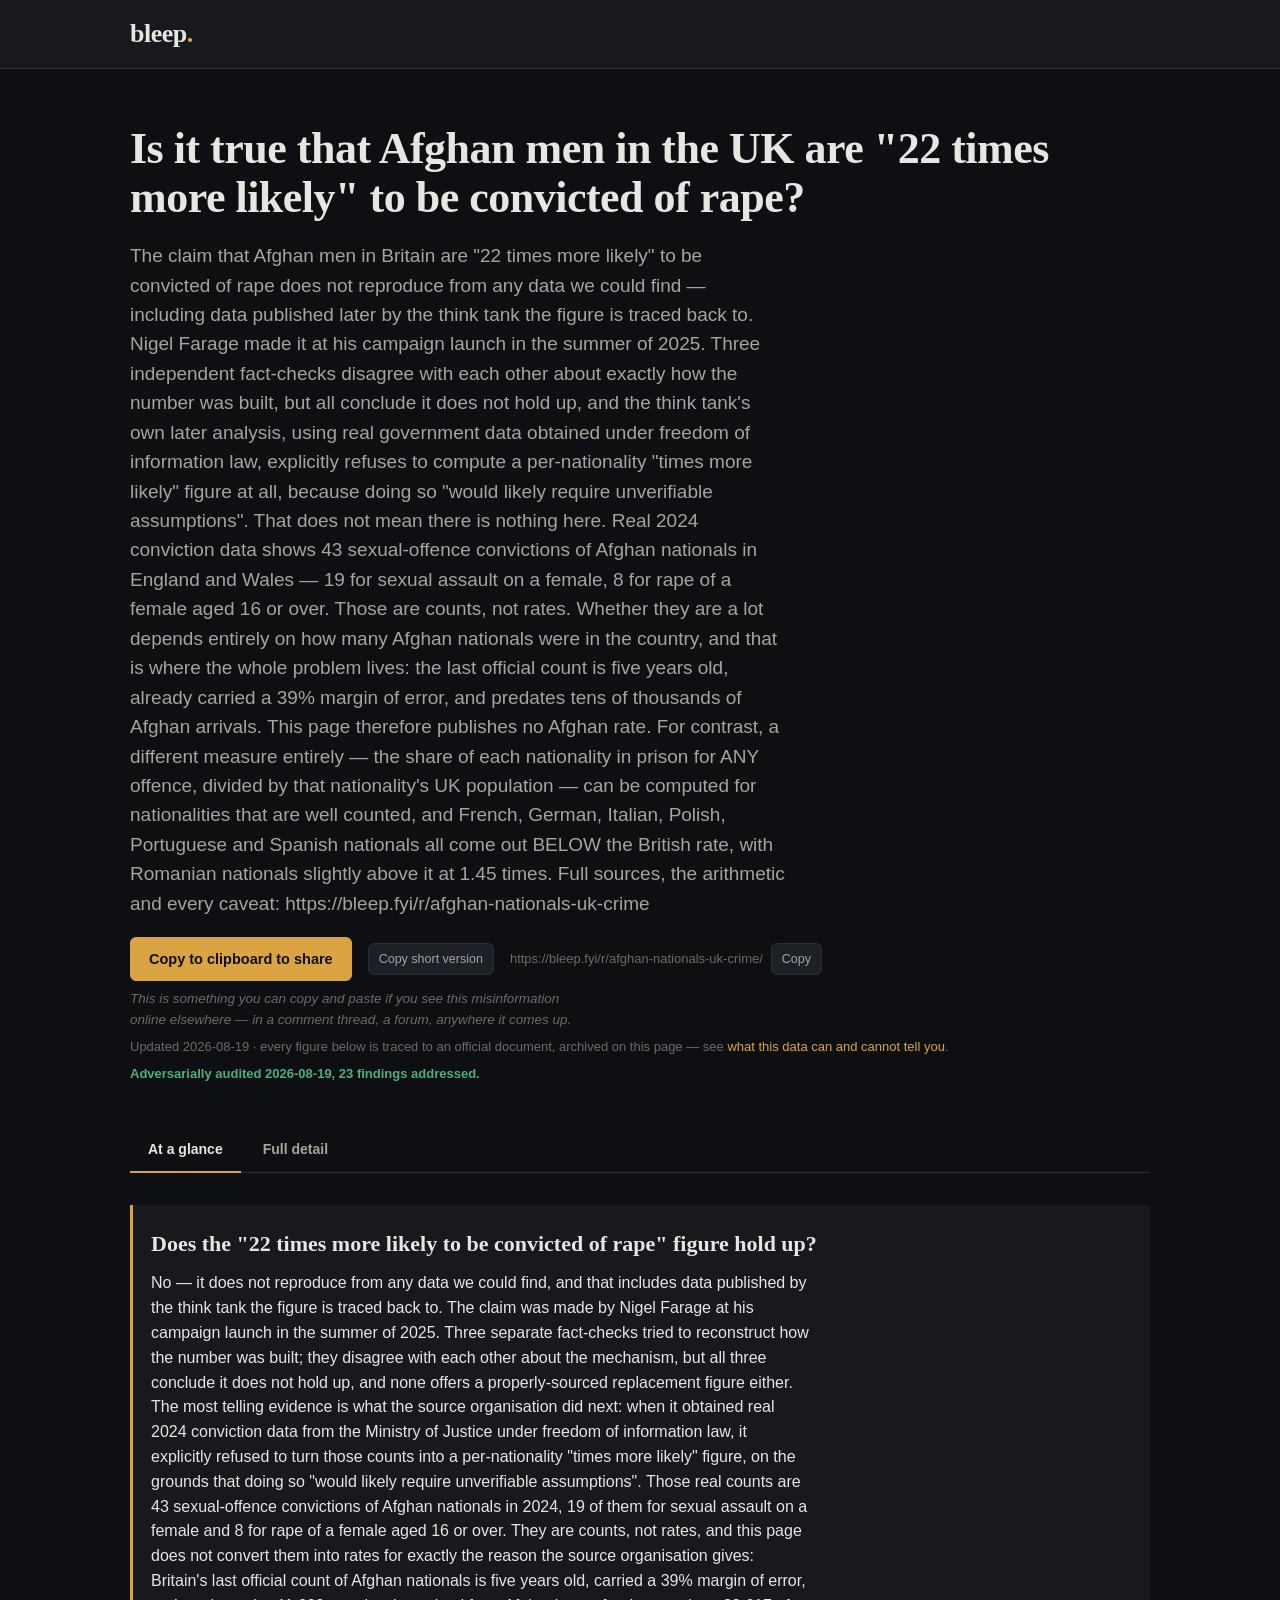
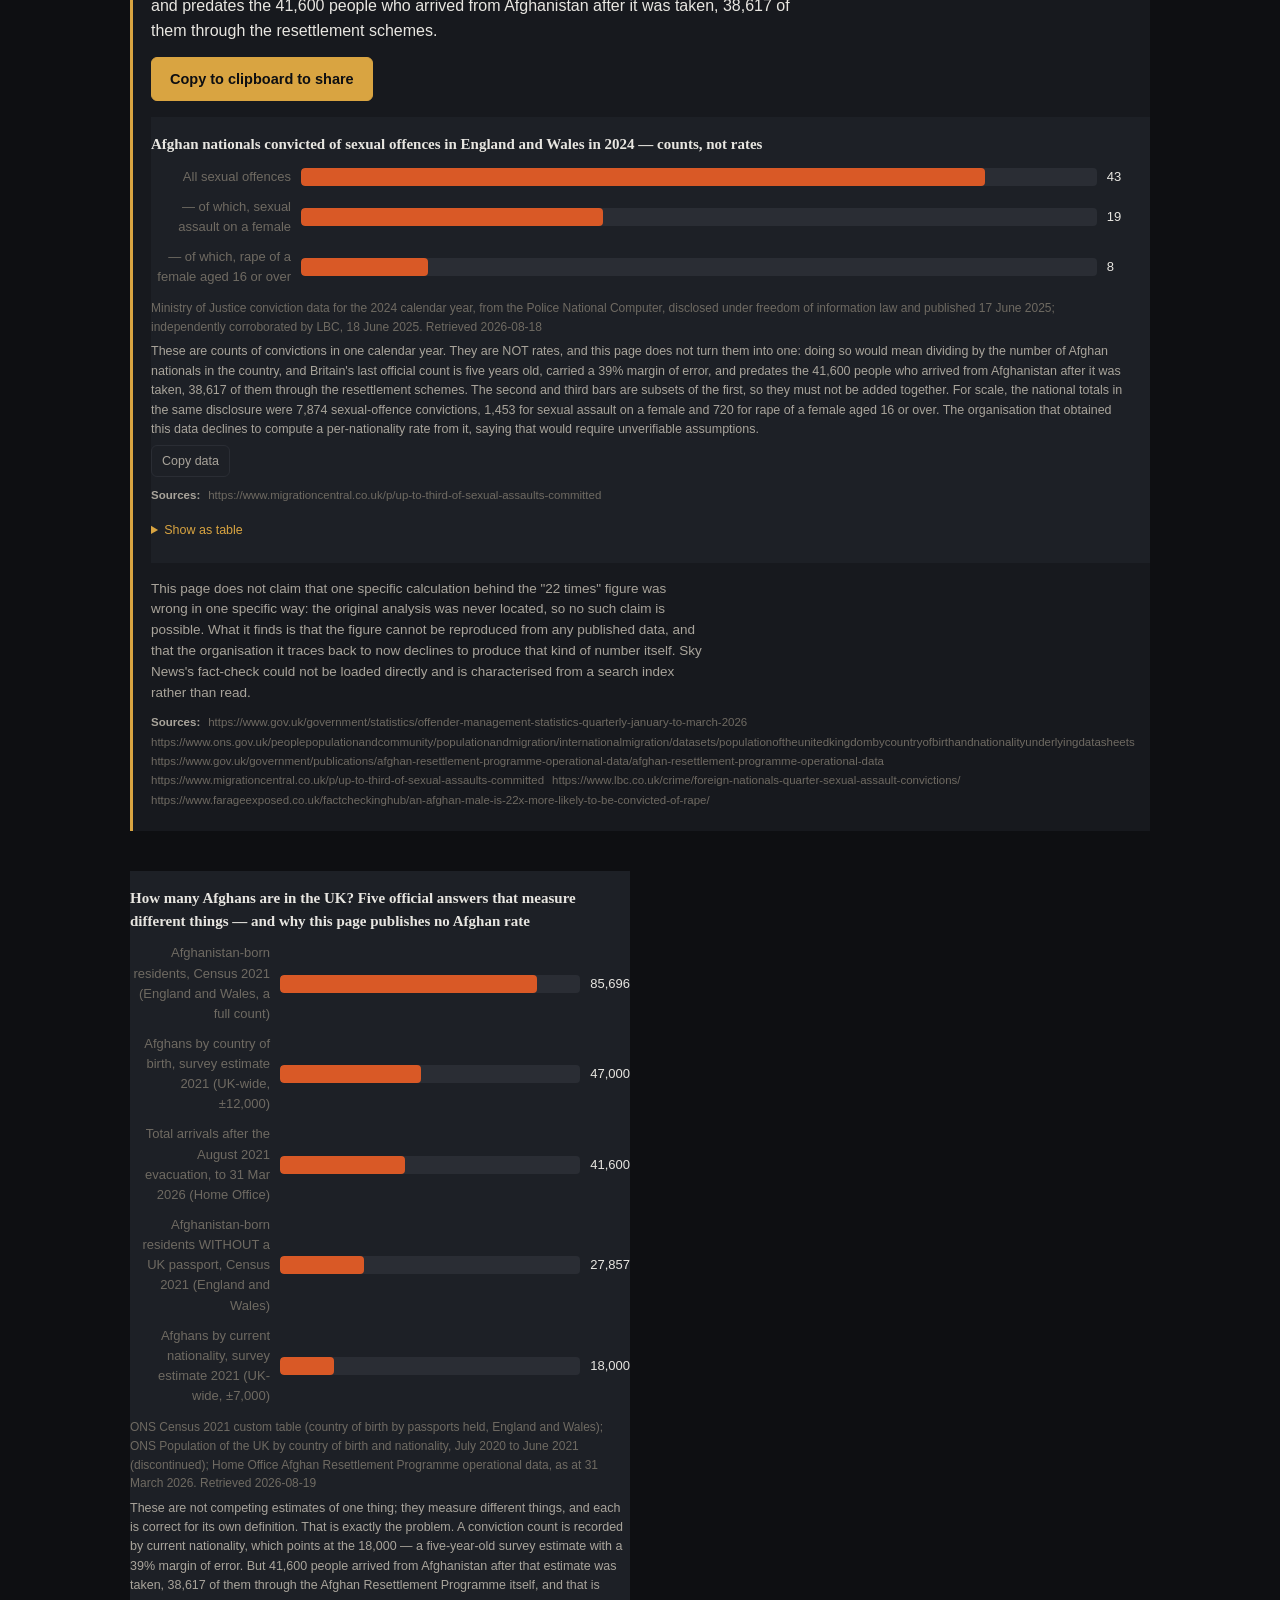
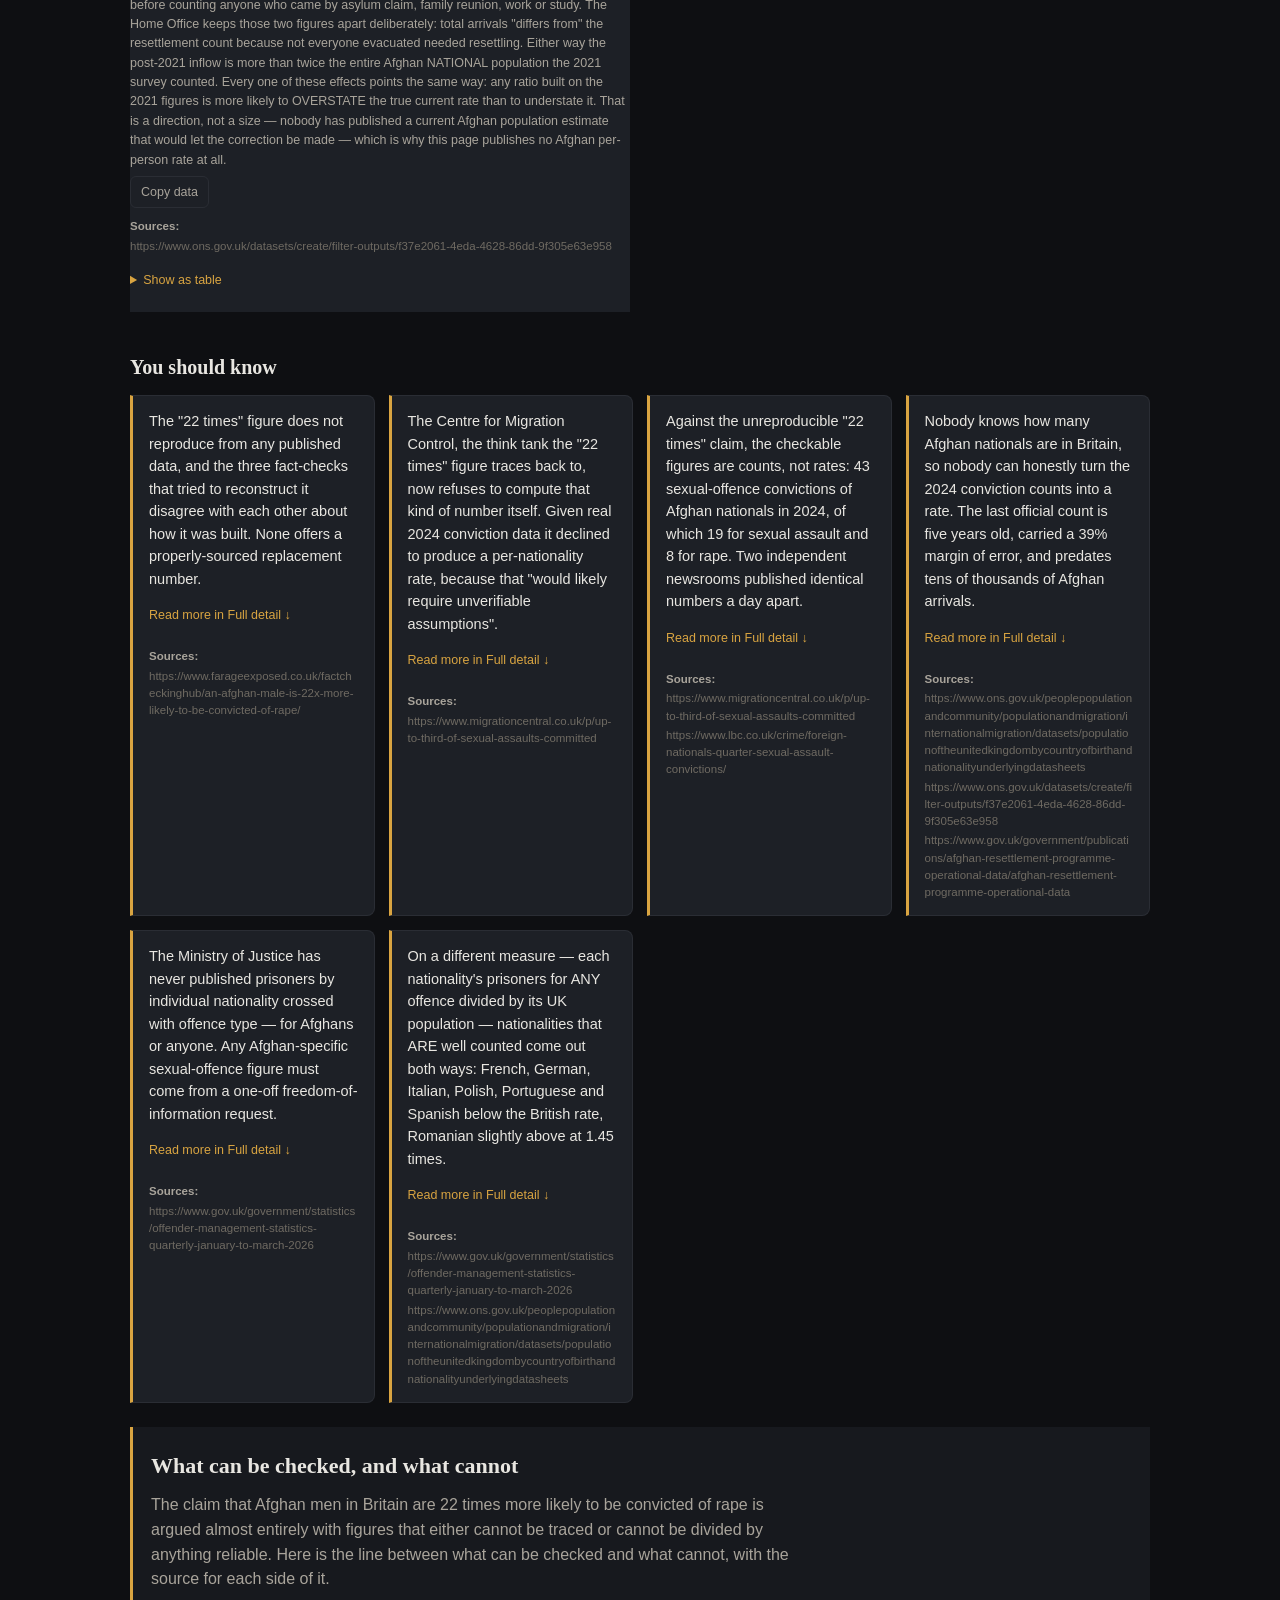
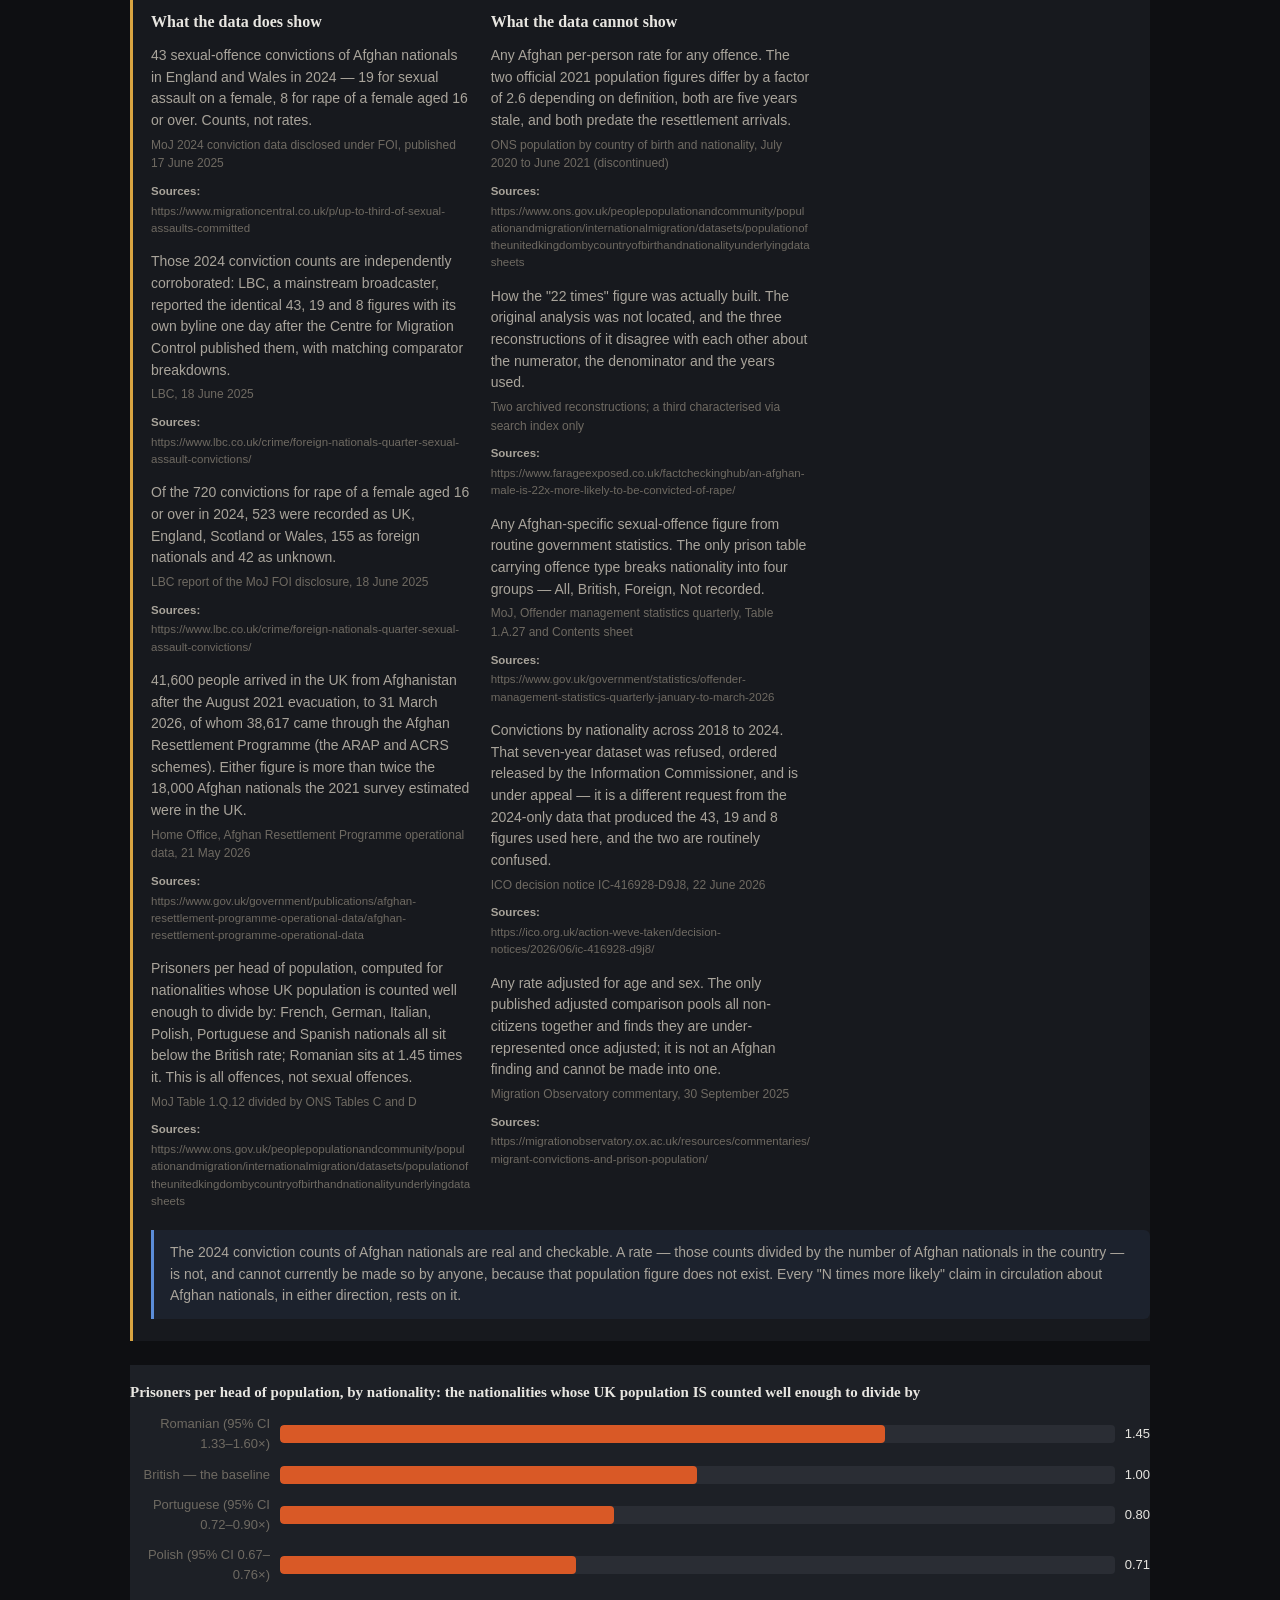
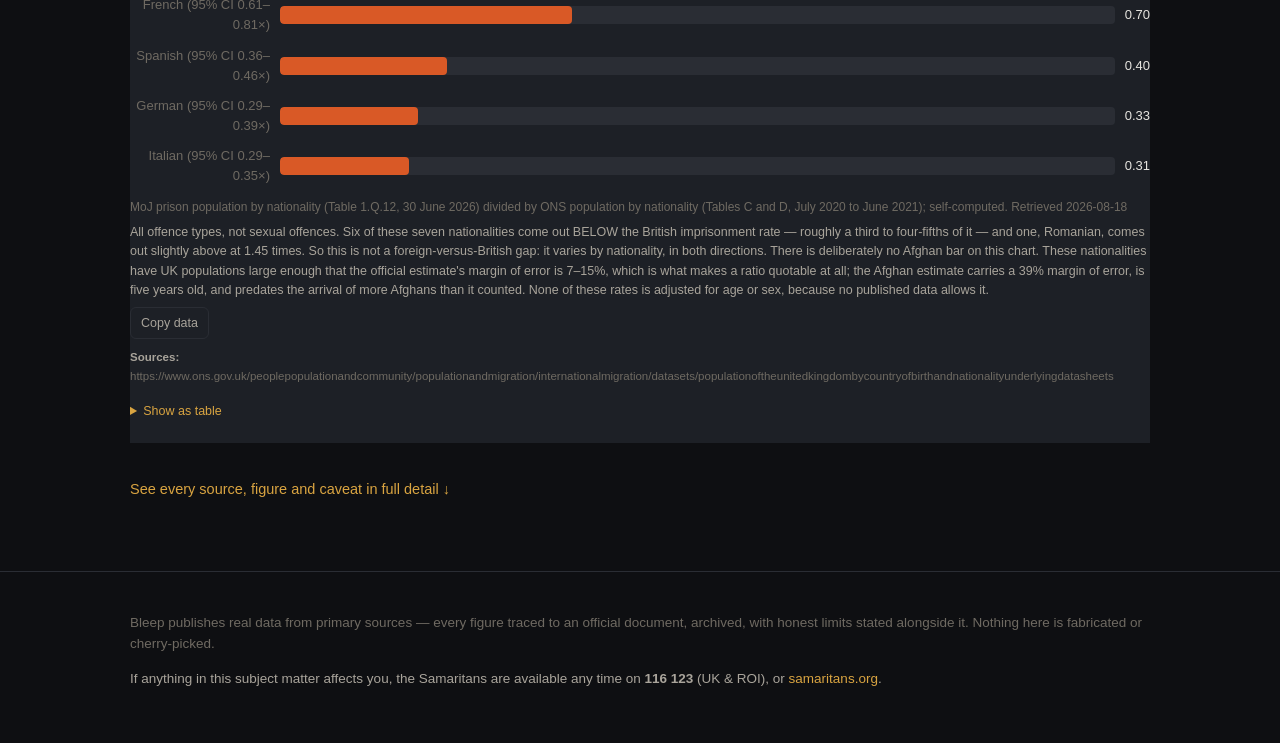
==== commit 1e3fbb1f: "publish: rebuild from bleep manifest" ====
--- a/r/afghan-nationals-uk-crime/index.html
+++ b/r/afghan-nationals-uk-crime/index.html
@@ -30,6 +30,7 @@
       <span class="page-link">https://bleep.fyi/r/afghan-nationals-uk-crime/ <button type="button" class="copy-btn" data-copy="https://bleep.fyi/r/afghan-nationals-uk-crime/">Copy</button></span>
     </div>
     <p class="share-caption">This is something you can copy and paste if you see this misinformation online elsewhere — in a comment thread, a forum, anywhere it comes up.</p>
+    
   </div>
   <p class="briefing-updated">Updated 2026-08-19 · every figure below is traced to an official document, archived on this page — see
   <a href="#limits">what this data can and cannot tell you</a>.</p>
@@ -47,6 +48,8 @@
 
 
 <section id="glance" class="tab-panel" aria-labelledby="tab-glance">
+  
+  
   
   
 
@@ -78,22 +81,8 @@
 
   <div class="glance-grid">
     
-    <figure class="chart" id="chart-afghan-2024-sexual-offence-convictions">
-  <figcaption class="chart-title">Afghan nationals convicted of sexual offences in England and Wales in 2024 — counts, not rates</figcaption>
-  <div class="chart-svg-wrap"><div class="ranked-rows" role="img" aria-label="Afghan nationals convicted of sexual offences in England and Wales in 2024 — counts, not rates"><div class="ranked-row"><span class="ranked-label">All sexual offences</span><div class="ranked-track"><div class="ranked-fill" style="width:86.00%;background:#d95926"></div></div><span class="ranked-value">43</span></div><div class="ranked-row"><span class="ranked-label">— of which, sexual assault on a female</span><div class="ranked-track"><div class="ranked-fill" style="width:38.00%;background:#d95926"></div></div><span class="ranked-value">19</span></div><div class="ranked-row"><span class="ranked-label">— of which, rape of a female aged 16 or over</span><div class="ranked-track"><div class="ranked-fill" style="width:16.00%;background:#d95926"></div></div><span class="ranked-value">8</span></div></div></div>
-  <div class="chart-foot">
-    <p class="chart-source">Ministry of Justice conviction data for the 2024 calendar year, from the Police National Computer, disclosed under freedom of information law and published 17 June 2025; independently corroborated by LBC, 18 June 2025. Retrieved 2026-08-18</p>
-    <p class="chart-note">These are counts of convictions in one calendar year. They are NOT rates, and this page does not turn them into one: doing so would mean dividing by the number of Afghan nationals in the country, and Britain&#39;s last official count is five years old, carried a 39% margin of error, and predates the 41,600 people who arrived from Afghanistan after it was taken, 38,617 of them through the resettlement schemes. The second and third bars are subsets of the first, so they must not be added together. For scale, the national totals in the same disclosure were 7,874 sexual-offence convictions, 1,453 for sexual assault on a female and 720 for rape of a female aged 16 or over. The organisation that obtained this data declines to compute a per-nationality rate from it, saying that would require unverifiable assumptions.</p>
-    <button type="button" class="copy-btn" data-copy="Afghan nationals convicted of sexual offences in England and Wales in 2024 — counts, not rates
-All sexual offences: 43 convictions in 2024
-— of which, sexual assault on a female: 19 convictions in 2024
-— of which, rape of a female aged 16 or over: 8 convictions in 2024
-
-Source: Ministry of Justice conviction data for the 2024 calendar year, from the Police National Computer, disclosed under freedom of information law and published 17 June 2025; independently corroborated by LBC, 18 June 2025. Retrieved 2026-08-18">Copy data</button>
-  </div>
-  <div class="card-source-links"><span class="card-source-label">Sources:</span><a href="https://www.migrationcentral.co.uk/p/up-to-third-of-sexual-assaults-committed" rel="noopener">https://www.migrationcentral.co.uk/p/up-to-third-of-sexual-assaults-committed</a></div>
-  <details class="chart-table"><summary>Show as table</summary><table><thead><tr><th>Offence</th><th>convictions in 2024</th></tr></thead><tbody><tr><td>All sexual offences</td><td>43 convictions in 2024</td></tr><tr><td>— of which, sexual assault on a female</td><td>19 convictions in 2024</td></tr><tr><td>— of which, rape of a female aged 16 or over</td><td>8 convictions in 2024</td></tr></tbody></table></details>
-</figure>
+    
+    
     
     <figure class="chart" id="chart-afghan-population-denominator-fork">
   <figcaption class="chart-title">How many Afghans are in the UK? Five official answers that measure different things — and why this page publishes no Afghan rate</figcaption>
@@ -114,6 +103,7 @@
   <details class="chart-table"><summary>Show as table</summary><table><thead><tr><th>Official figure</th><th>people</th></tr></thead><tbody><tr><td>Afghanistan-born residents, Census 2021 (England and Wales, a full count)</td><td>85,696 people</td></tr><tr><td>Afghans by country of birth, survey estimate 2021 (UK-wide, ±12,000)</td><td>47,000 people</td></tr><tr><td>Total arrivals after the August 2021 evacuation, to 31 Mar 2026 (Home Office)</td><td>41,600 people</td></tr><tr><td>Afghanistan-born residents WITHOUT a UK passport, Census 2021 (England and Wales)</td><td>27,857 people</td></tr><tr><td>Afghans by current nationality, survey estimate 2021 (UK-wide, ±7,000)</td><td>18,000 people</td></tr></tbody></table></details>
 </figure>
     
+    
   </div>
 
   <section class="ysk-panel" aria-labelledby="ysk-heading">
@@ -128,6 +118,7 @@
   <p class="evidence-gap">The 2024 conviction counts of Afghan nationals are real and checkable. A rate — those counts divided by the number of Afghan nationals in the country — is not, and cannot currently be made so by anyone, because that population figure does not exist. Every &quot;N times more likely&quot; claim in circulation about Afghan nationals, in either direction, rests on it.</p>
 </section>
 
+  
   
   <figure class="chart" id="chart-nationality-imprisonment-rates">
   <figcaption class="chart-title">Prisoners per head of population, by nationality: the nationalities whose UK population IS counted well enough to divide by</figcaption>
@@ -151,6 +142,7 @@
   <details class="chart-table"><summary>Show as table</summary><table><thead><tr><th>Nationality</th><th>times the British imprisonment rate</th></tr></thead><tbody><tr><td>Romanian (95% CI 1.33–1.60×)</td><td>1.45 times the British imprisonment rate</td></tr><tr><td>British — the baseline</td><td>1.00 times the British imprisonment rate</td></tr><tr><td>Portuguese (95% CI 0.72–0.90×)</td><td>0.80 times the British imprisonment rate</td></tr><tr><td>Polish (95% CI 0.67–0.76×)</td><td>0.71 times the British imprisonment rate</td></tr><tr><td>French (95% CI 0.61–0.81×)</td><td>0.70 times the British imprisonment rate</td></tr><tr><td>Spanish (95% CI 0.36–0.46×)</td><td>0.40 times the British imprisonment rate</td></tr><tr><td>German (95% CI 0.29–0.39×)</td><td>0.33 times the British imprisonment rate</td></tr><tr><td>Italian (95% CI 0.29–0.35×)</td><td>0.31 times the British imprisonment rate</td></tr></tbody></table></details>
 </figure>
   
+  
 
   <p class="glance-more"><a href="#detail">See every source, figure and caveat in full detail ↓</a></p>
 </section>
@@ -160,22 +152,8 @@
 <section class="detail-charts-lead">
   <h2>The key figures, in full</h2>
   
-  <figure class="chart" id="chart-afghan-2024-sexual-offence-convictions">
-  <figcaption class="chart-title">Afghan nationals convicted of sexual offences in England and Wales in 2024 — counts, not rates</figcaption>
-  <div class="chart-svg-wrap"><div class="ranked-rows" role="img" aria-label="Afghan nationals convicted of sexual offences in England and Wales in 2024 — counts, not rates"><div class="ranked-row"><span class="ranked-label">All sexual offences</span><div class="ranked-track"><div class="ranked-fill" style="width:86.00%;background:#d95926"></div></div><span class="ranked-value">43</span></div><div class="ranked-row"><span class="ranked-label">— of which, sexual assault on a female</span><div class="ranked-track"><div class="ranked-fill" style="width:38.00%;background:#d95926"></div></div><span class="ranked-value">19</span></div><div class="ranked-row"><span class="ranked-label">— of which, rape of a female aged 16 or over</span><div class="ranked-track"><div class="ranked-fill" style="width:16.00%;background:#d95926"></div></div><span class="ranked-value">8</span></div></div></div>
-  <div class="chart-foot">
-    <p class="chart-source">Ministry of Justice conviction data for the 2024 calendar year, from the Police National Computer, disclosed under freedom of information law and published 17 June 2025; independently corroborated by LBC, 18 June 2025. Retrieved 2026-08-18</p>
-    <p class="chart-note">These are counts of convictions in one calendar year. They are NOT rates, and this page does not turn them into one: doing so would mean dividing by the number of Afghan nationals in the country, and Britain&#39;s last official count is five years old, carried a 39% margin of error, and predates the 41,600 people who arrived from Afghanistan after it was taken, 38,617 of them through the resettlement schemes. The second and third bars are subsets of the first, so they must not be added together. For scale, the national totals in the same disclosure were 7,874 sexual-offence convictions, 1,453 for sexual assault on a female and 720 for rape of a female aged 16 or over. The organisation that obtained this data declines to compute a per-nationality rate from it, saying that would require unverifiable assumptions.</p>
-    <button type="button" class="copy-btn" data-copy="Afghan nationals convicted of sexual offences in England and Wales in 2024 — counts, not rates
-All sexual offences: 43 convictions in 2024
-— of which, sexual assault on a female: 19 convictions in 2024
-— of which, rape of a female aged 16 or over: 8 convictions in 2024
-
-Source: Ministry of Justice conviction data for the 2024 calendar year, from the Police National Computer, disclosed under freedom of information law and published 17 June 2025; independently corroborated by LBC, 18 June 2025. Retrieved 2026-08-18">Copy data</button>
-  </div>
-  <div class="card-source-links"><span class="card-source-label">Sources:</span><a href="https://www.migrationcentral.co.uk/p/up-to-third-of-sexual-assaults-committed" rel="noopener">https://www.migrationcentral.co.uk/p/up-to-third-of-sexual-assaults-committed</a></div>
-  <details class="chart-table"><summary>Show as table</summary><table><thead><tr><th>Offence</th><th>convictions in 2024</th></tr></thead><tbody><tr><td>All sexual offences</td><td>43 convictions in 2024</td></tr><tr><td>— of which, sexual assault on a female</td><td>19 convictions in 2024</td></tr><tr><td>— of which, rape of a female aged 16 or over</td><td>8 convictions in 2024</td></tr></tbody></table></details>
-</figure>
+  
+  
   
   <figure class="chart" id="chart-afghan-population-denominator-fork">
   <figcaption class="chart-title">How many Afghans are in the UK? Five official answers that measure different things — and why this page publishes no Afghan rate</figcaption>
@@ -196,6 +174,7 @@
   <details class="chart-table"><summary>Show as table</summary><table><thead><tr><th>Official figure</th><th>people</th></tr></thead><tbody><tr><td>Afghanistan-born residents, Census 2021 (England and Wales, a full count)</td><td>85,696 people</td></tr><tr><td>Afghans by country of birth, survey estimate 2021 (UK-wide, ±12,000)</td><td>47,000 people</td></tr><tr><td>Total arrivals after the August 2021 evacuation, to 31 Mar 2026 (Home Office)</td><td>41,600 people</td></tr><tr><td>Afghanistan-born residents WITHOUT a UK passport, Census 2021 (England and Wales)</td><td>27,857 people</td></tr><tr><td>Afghans by current nationality, survey estimate 2021 (UK-wide, ±7,000)</td><td>18,000 people</td></tr></tbody></table></details>
 </figure>
   
+  
   <figure class="chart" id="chart-afghan-2024-sexual-offence-convictions">
   <figcaption class="chart-title">Afghan nationals convicted of sexual offences in England and Wales in 2024 — counts, not rates</figcaption>
   <div class="chart-svg-wrap"><div class="ranked-rows" role="img" aria-label="Afghan nationals convicted of sexual offences in England and Wales in 2024 — counts, not rates"><div class="ranked-row"><span class="ranked-label">All sexual offences</span><div class="ranked-track"><div class="ranked-fill" style="width:86.00%;background:#d95926"></div></div><span class="ranked-value">43</span></div><div class="ranked-row"><span class="ranked-label">— of which, sexual assault on a female</span><div class="ranked-track"><div class="ranked-fill" style="width:38.00%;background:#d95926"></div></div><span class="ranked-value">19</span></div><div class="ranked-row"><span class="ranked-label">— of which, rape of a female aged 16 or over</span><div class="ranked-track"><div class="ranked-fill" style="width:16.00%;background:#d95926"></div></div><span class="ranked-value">8</span></div></div></div>
@@ -212,6 +191,7 @@
   <div class="card-source-links"><span class="card-source-label">Sources:</span><a href="https://www.migrationcentral.co.uk/p/up-to-third-of-sexual-assaults-committed" rel="noopener">https://www.migrationcentral.co.uk/p/up-to-third-of-sexual-assaults-committed</a></div>
   <details class="chart-table"><summary>Show as table</summary><table><thead><tr><th>Offence</th><th>convictions in 2024</th></tr></thead><tbody><tr><td>All sexual offences</td><td>43 convictions in 2024</td></tr><tr><td>— of which, sexual assault on a female</td><td>19 convictions in 2024</td></tr><tr><td>— of which, rape of a female aged 16 or over</td><td>8 convictions in 2024</td></tr></tbody></table></details>
 </figure>
+  
   
   <figure class="chart" id="chart-nationality-imprisonment-rates">
   <figcaption class="chart-title">Prisoners per head of population, by nationality: the nationalities whose UK population IS counted well enough to divide by</figcaption>
@@ -234,6 +214,7 @@
   <div class="card-source-links"><span class="card-source-label">Sources:</span><a href="https://www.ons.gov.uk/peoplepopulationandcommunity/populationandmigration/internationalmigration/datasets/populationoftheunitedkingdombycountryofbirthandnationalityunderlyingdatasheets" rel="noopener">https://www.ons.gov.uk/peoplepopulationandcommunity/populationandmigration/internationalmigration/datasets/populationoftheunitedkingdombycountryofbirthandnationalityunderlyingdatasheets</a></div>
   <details class="chart-table"><summary>Show as table</summary><table><thead><tr><th>Nationality</th><th>times the British imprisonment rate</th></tr></thead><tbody><tr><td>Romanian (95% CI 1.33–1.60×)</td><td>1.45 times the British imprisonment rate</td></tr><tr><td>British — the baseline</td><td>1.00 times the British imprisonment rate</td></tr><tr><td>Portuguese (95% CI 0.72–0.90×)</td><td>0.80 times the British imprisonment rate</td></tr><tr><td>Polish (95% CI 0.67–0.76×)</td><td>0.71 times the British imprisonment rate</td></tr><tr><td>French (95% CI 0.61–0.81×)</td><td>0.70 times the British imprisonment rate</td></tr><tr><td>Spanish (95% CI 0.36–0.46×)</td><td>0.40 times the British imprisonment rate</td></tr><tr><td>German (95% CI 0.29–0.39×)</td><td>0.33 times the British imprisonment rate</td></tr><tr><td>Italian (95% CI 0.29–0.35×)</td><td>0.31 times the British imprisonment rate</td></tr></tbody></table></details>
 </figure>
+  
   
 </section>
 
--- a/static/bleep.css
+++ b/static/bleep.css
@@ -197,6 +197,13 @@
 .share-actions { display: flex; flex-wrap: wrap; align-items: center; gap: 10px 16px; }
 .share-actions .page-link { color: var(--ink-faint); font-size: 13px; display: flex; align-items: center; gap: 8px; }
 .share-caption { color: var(--ink-faint); font-style: italic; font-size: 13.5px; margin: 8px 0 0; max-width: 62ch; }
+.twenty-link { margin: 10px 0 0; }
+.twenty-link a {
+  display: inline-flex; align-items: center; gap: 6px; color: var(--accent);
+  font-size: 13.5px; font-weight: 600; border: 1px solid var(--line); border-radius: 999px;
+  padding: 6px 14px; min-height: 32px;
+}
+.twenty-link a:hover { border-color: var(--accent); text-decoration: none; }
 
 /* Per-card source links — every data card (charts, key-figures, hero
    stat, evidence panel, you-should-know) gets its own sources as full,
